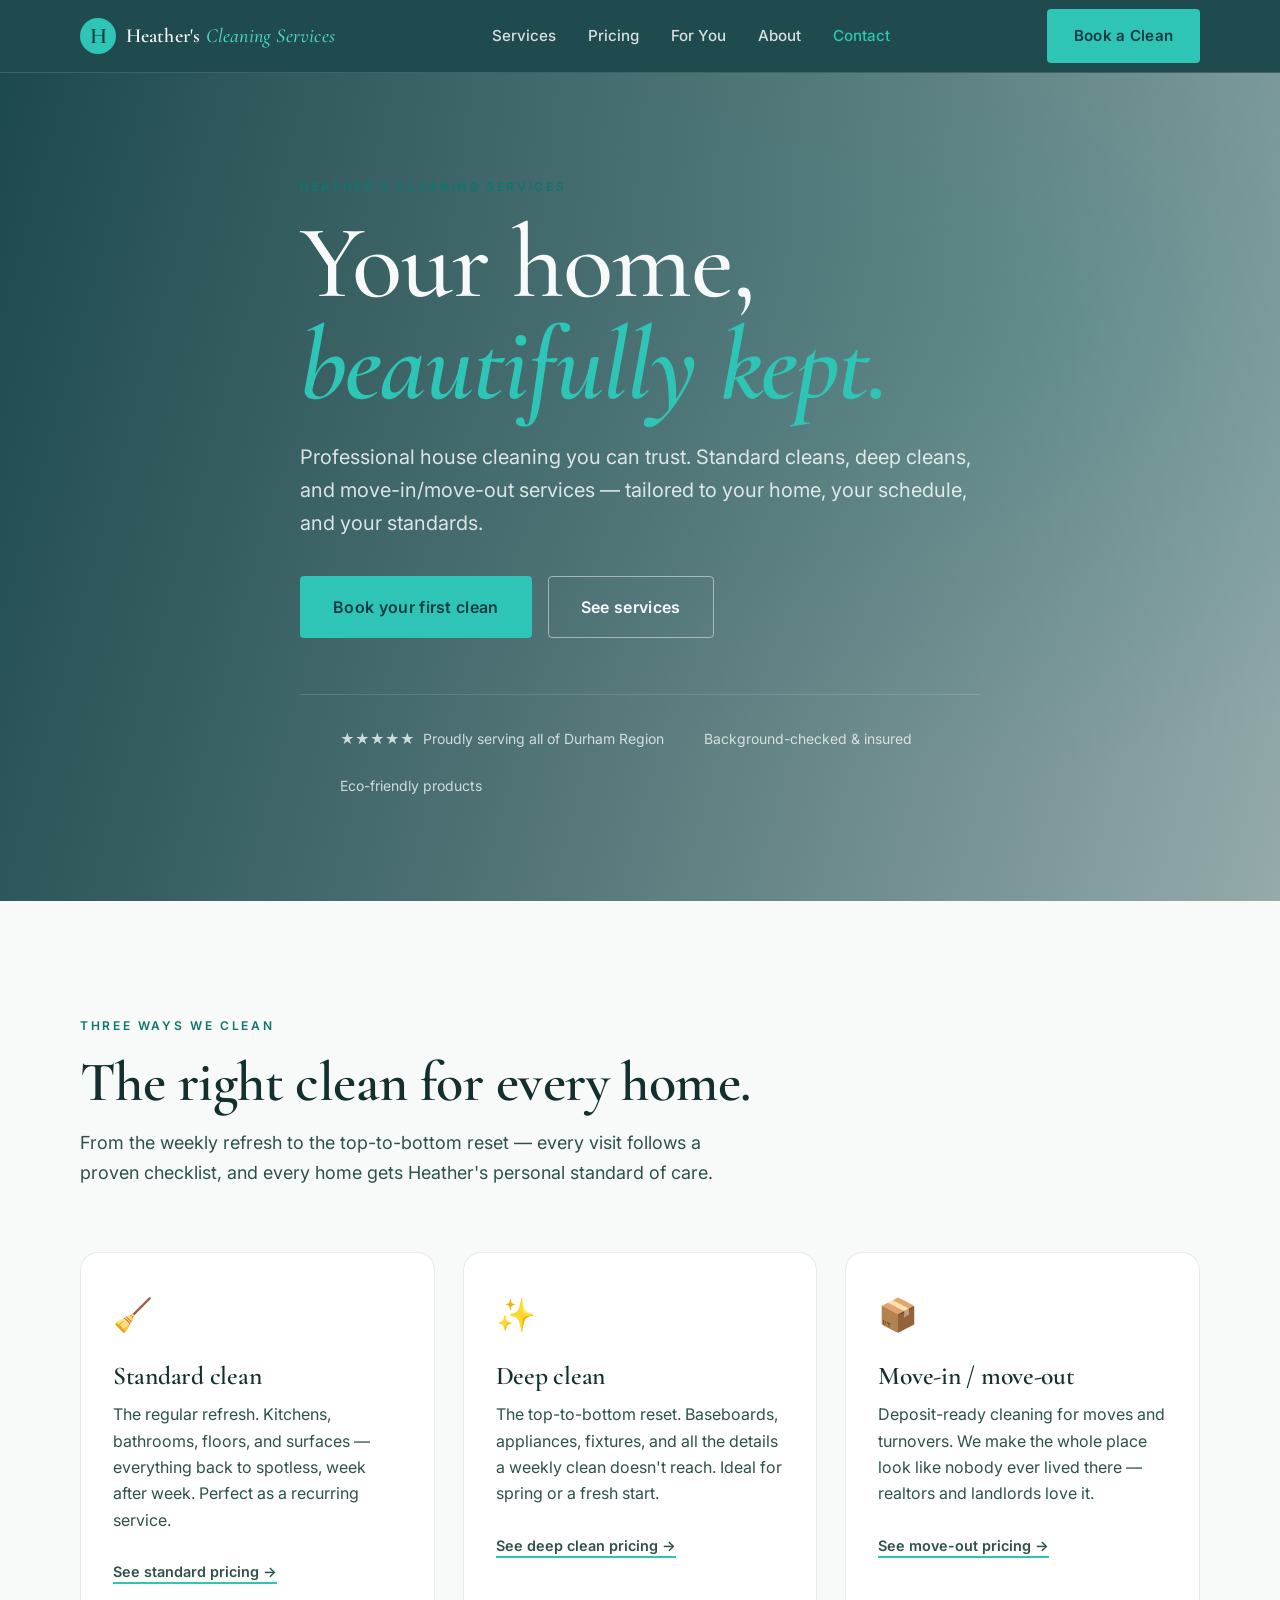
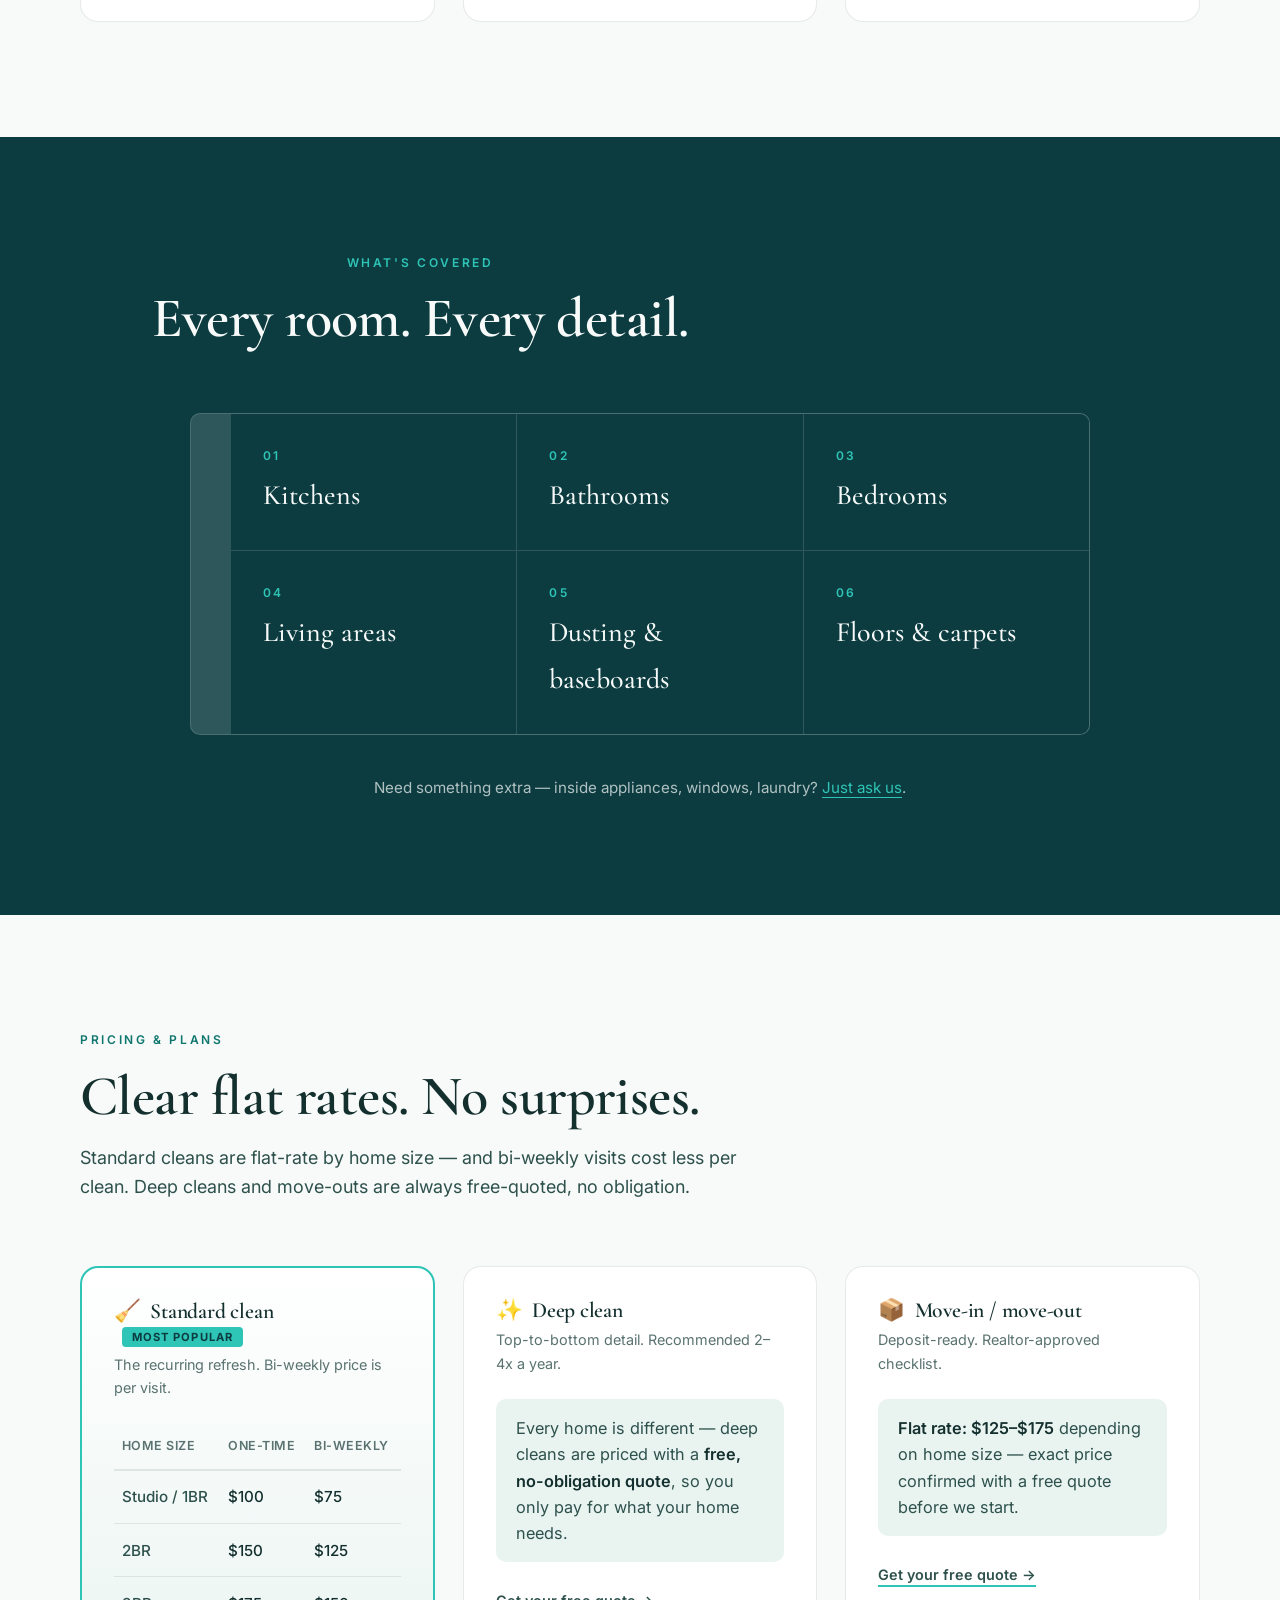
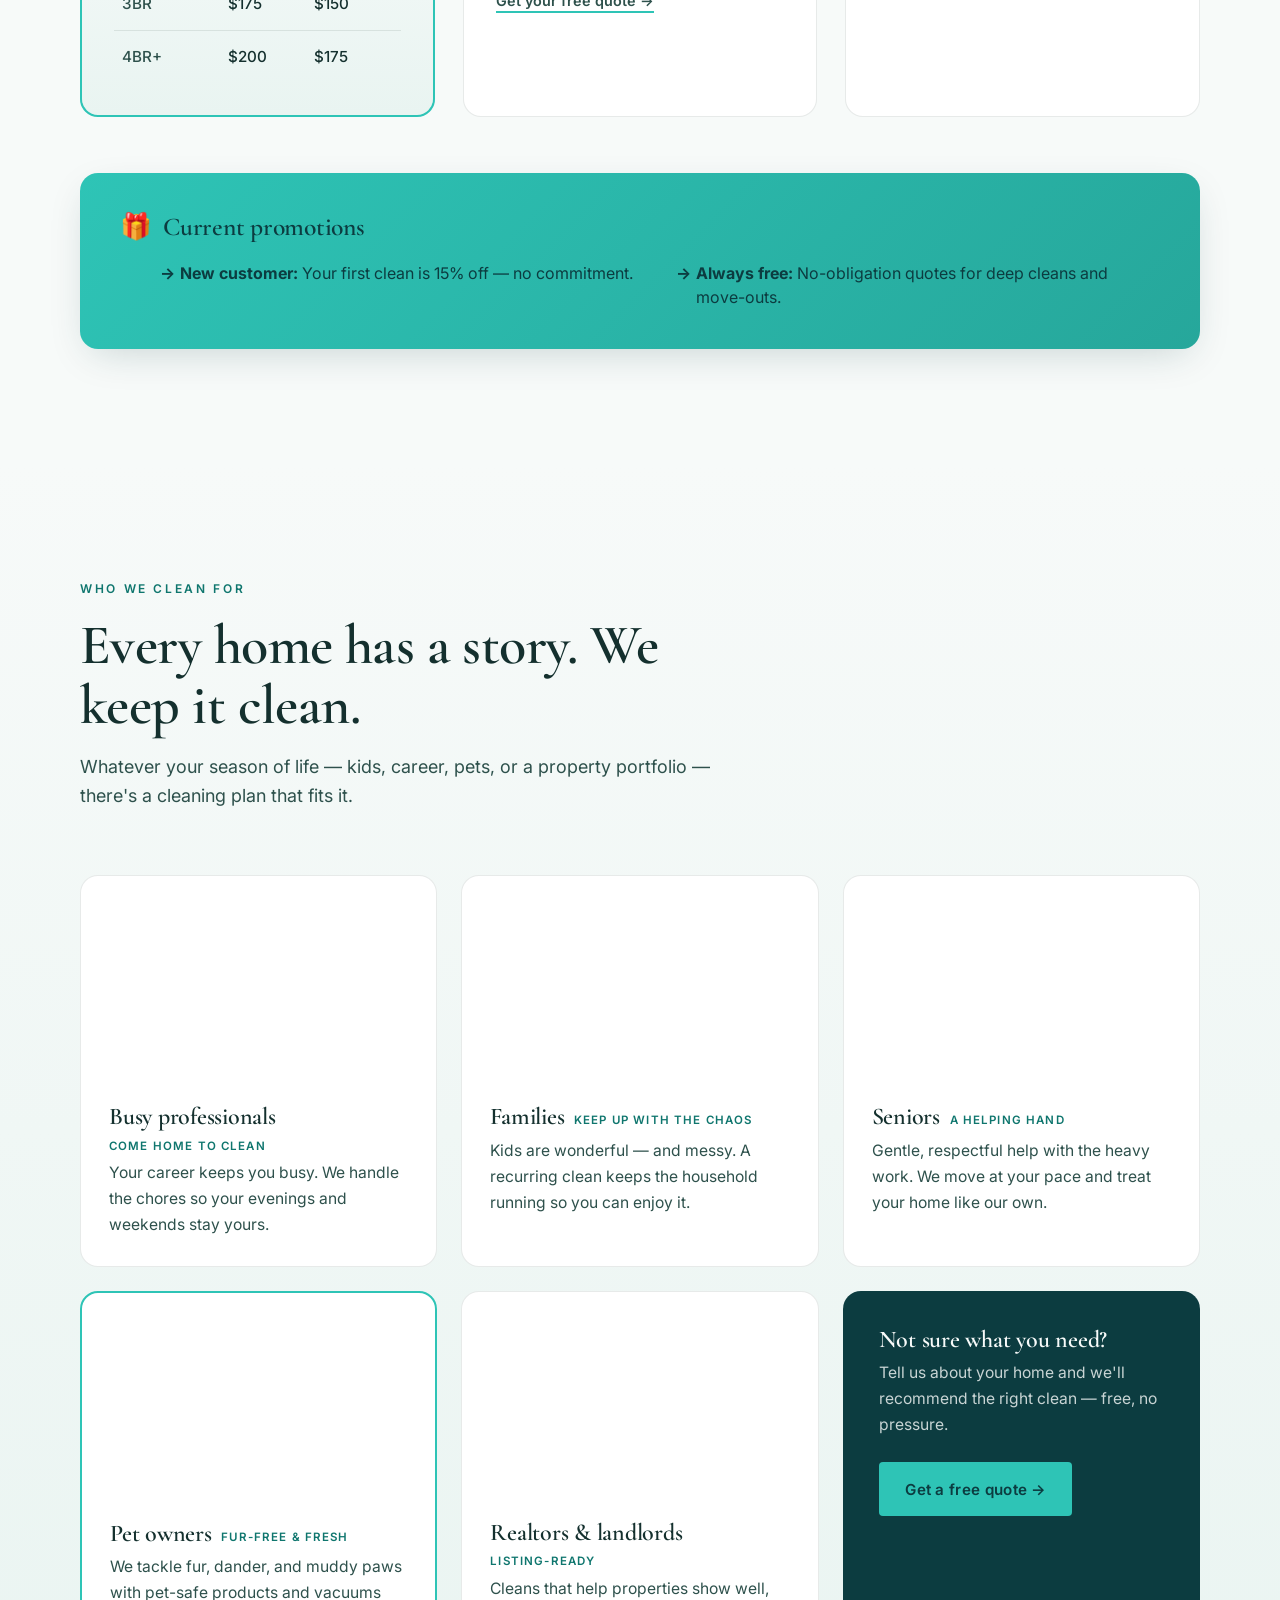
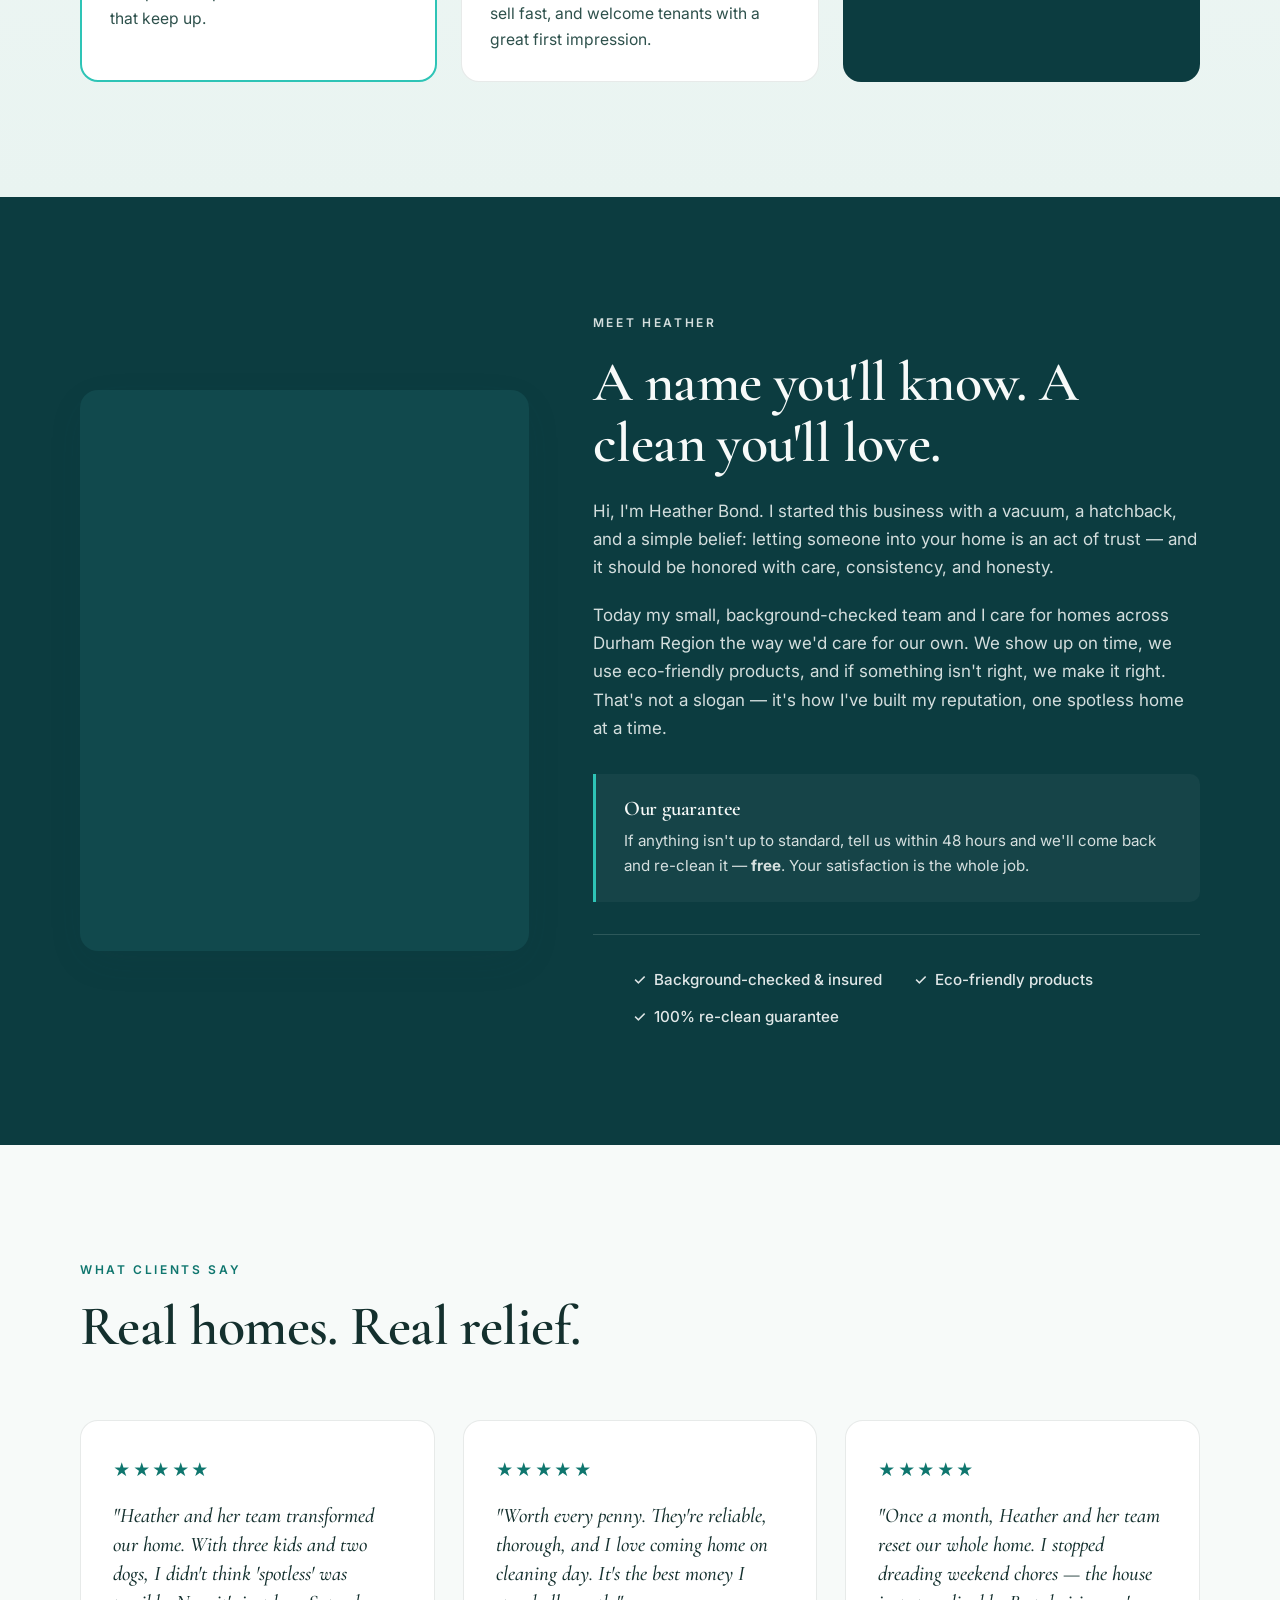
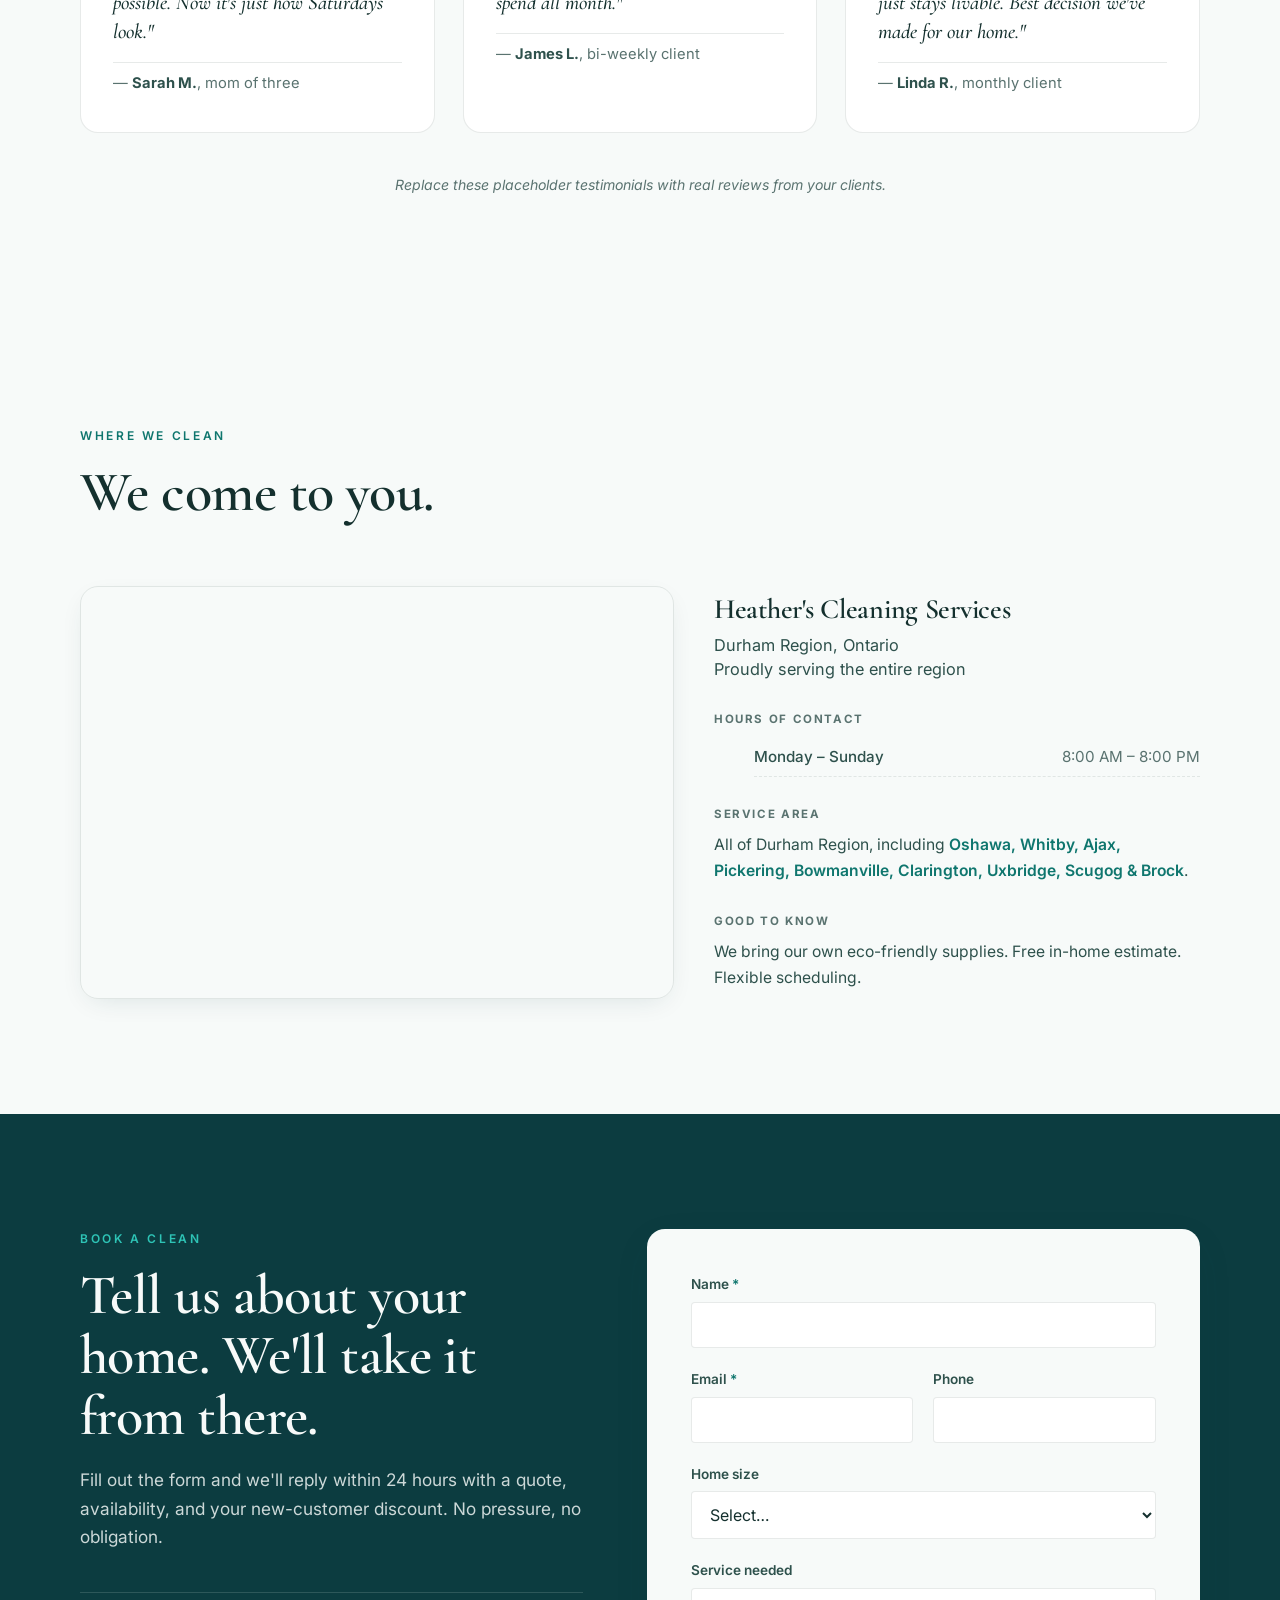
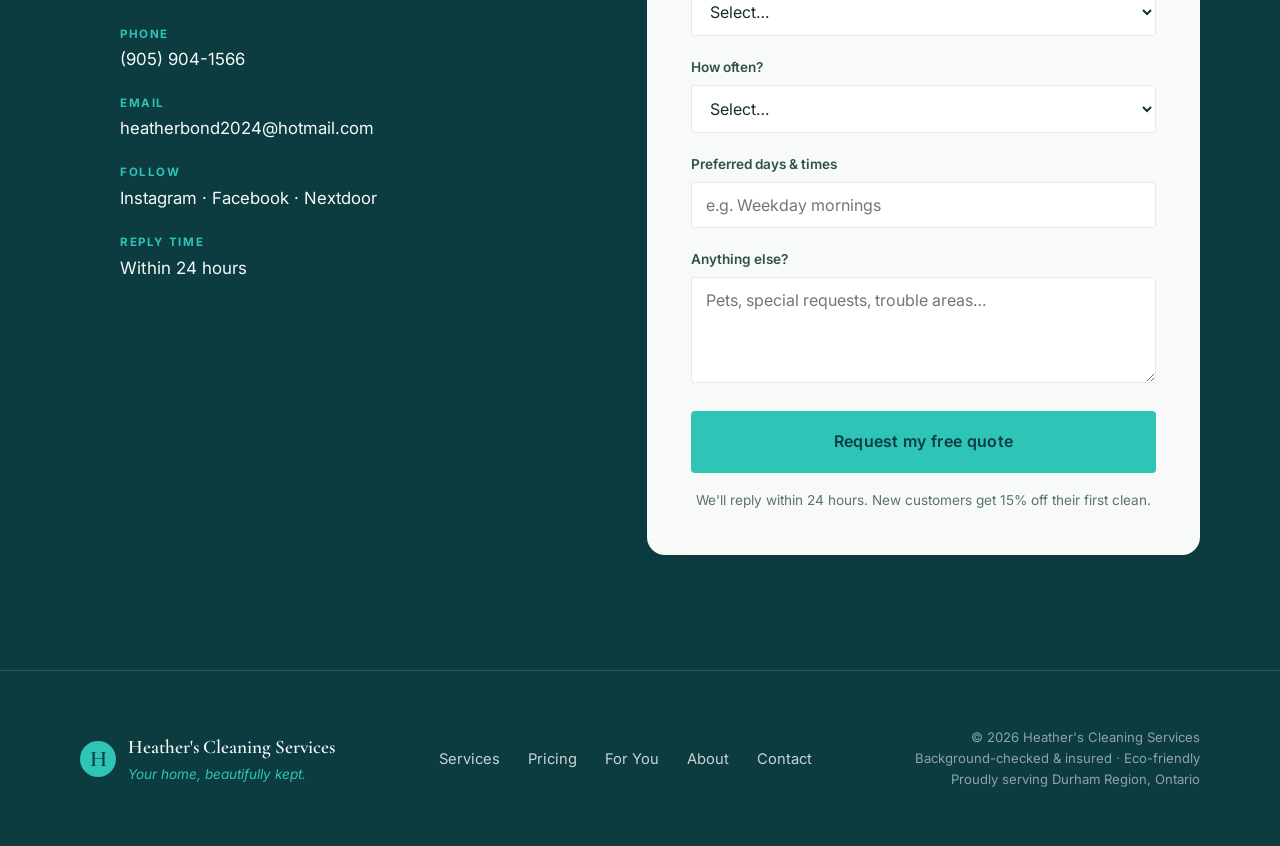
==== index.html @ 31eb4d6b "Add Resend-backed form API (Cloudflare Pages Function), honeypot spam protection, heatherscleaning.c" ====
<!DOCTYPE html>
<html lang="en">
<head>
  <meta charset="UTF-8" />
  <meta name="viewport" content="width=device-width, initial-scale=1.0" />

  <!-- ============ SEO ============ -->
  <title>Heather's Cleaning Services — Professional Home Cleaning in Durham Region, ON</title>
  <meta name="description" content="Professional house cleaning across Durham Region, Ontario. Flat-rate standard cleans, deep cleans, and move-in/move-out services — trusted, insured, and tailored to your home." />
  <meta name="theme-color" content="#0C3C40" />

  <!-- Inline emoji favicon (no extra file needed) -->
  <link rel="icon" href="data:image/svg+xml,<svg xmlns='http://www.w3.org/2000/svg' viewBox='0 0 100 100'><text y='.9em' font-size='90'>%E2%9C%A8</text></svg>" />

  <!-- Open Graph -->
  <meta property="og:type" content="website" />
  <meta property="og:title" content="Heather's Cleaning Services — Your home, beautifully kept." />
  <meta property="og:description" content="Professional house cleaning across Durham Region, Ontario. Standard, deep, and move-out cleans — tailored to your home and schedule." />
  <meta property="og:image" content="https://images.unsplash.com/photo-1586023492125-27b2c045efd7?auto=format&fit=crop&w=1200&q=80" />

  <!-- Fonts -->
  <link rel="preconnect" href="https://fonts.googleapis.com" />
  <link rel="preconnect" href="https://fonts.gstatic.com" crossorigin />
  <link href="https://fonts.googleapis.com/css2?family=Cormorant+Garamond:ital,wght@0,400;0,500;0,600;0,700;1,400&family=Inter:wght@400;500;600;700&display=swap" rel="stylesheet" />

  <link rel="stylesheet" href="styles.css" />
  <link rel="canonical" href="https://heatherscleaning.ca/" />

  <!-- Structured data: LocalBusiness -->
  <script type="application/ld+json">
  {
    "@context": "https://schema.org",
    "@type": "LocalBusiness",
    "name": "Heather's Cleaning Services",
    "description": "Professional house cleaning across Durham Region, Ontario — standard cleans, deep cleans, and move-in/move-out services for homes of every size.",
    "image": "https://images.unsplash.com/photo-1586023492125-27b2c045efd7?auto=format&fit=crop&w=1200&q=80",
    "priceRange": "$$",
    "telephone": "+1-905-904-1566",
    "email": "heatherbond2024@hotmail.com",
    "address": {
      "@type": "PostalAddress",
      "addressLocality": "Durham Region",
      "addressRegion": "ON",
      "addressCountry": "CA"
    },
    "areaServed": "Durham Region, Ontario",
    "openingHours": "Mo-Su 08:00-20:00",
    "url": "https://heatherscleaning.ca/"
  }
  </script>
</head>
<body>

  <!-- ============ NAV ============ -->
  <header class="site-header" id="top">
    <div class="container nav-inner">
      <a href="#top" class="logo">
        <span class="logo-mark">H</span>
        <span class="logo-text">Heather's <em>Cleaning Services</em></span>
      </a>

      <nav class="nav-links" id="nav-links" aria-label="Primary">
        <a href="#services">Services</a>
        <a href="#pricing">Pricing</a>
        <a href="#audiences">For You</a>
        <a href="#about">About</a>
        <a href="#contact">Contact</a>
      </nav>

      <a href="#contact" class="btn btn-primary nav-cta">Book a Clean</a>

      <button class="nav-toggle" id="nav-toggle" aria-label="Open menu" aria-expanded="false" aria-controls="nav-links">
        <span class="nav-toggle-bar"></span>
        <span class="nav-toggle-bar"></span>
        <span class="nav-toggle-bar"></span>
      </button>
    </div>
  </header>

  <main>

    <!-- ============ HERO ============ -->
    <section class="hero" id="hero">
      <!-- Image: bright, freshly cleaned living room -->
      <div class="hero-bg" role="img"
           aria-label="A bright, freshly cleaned living room with sunlight."
           style="background-image:url('https://images.unsplash.com/photo-1586023492125-27b2c045efd7?auto=format&fit=crop&w=1920&q=80');"></div>
      <div class="hero-overlay"></div>

      <div class="container hero-content">
        <p class="eyebrow">Heather's Cleaning Services</p>
        <h1 class="hero-title">Your home,<br><em>beautifully kept.</em></h1>
        <p class="hero-sub">
          Professional house cleaning you can trust. Standard cleans, deep cleans, and
          move-in/move-out services — tailored to your home, your schedule, and your standards.
        </p>
        <div class="hero-ctas">
          <a href="#contact" class="btn btn-primary btn-lg">Book your first clean</a>
          <a href="#services" class="btn btn-ghost btn-lg">See services</a>
        </div>

        <ul class="trust-strip">
          <li>★★★★★ &nbsp;Proudly serving all of Durham Region</li>
          <li>Background-checked &amp; insured</li>
          <li>Eco-friendly products</li>
        </ul>
      </div>
    </section>


    <!-- ============ THREE CLEANS ============ -->
    <section class="section section-light" id="services">
      <div class="container">
        <header class="section-head">
          <p class="eyebrow">Three ways we clean</p>
          <h2 class="section-title">The right clean for every home.</h2>
          <p class="section-lead">
            From the weekly refresh to the top-to-bottom reset — every visit follows
            a proven checklist, and every home gets Heather's personal standard of care.
          </p>
        </header>

        <div class="cards-three">
          <article class="card card-standard">
            <div class="card-icon" aria-hidden="true">🧹</div>
            <h3>Standard clean</h3>
            <p>
              The regular refresh. Kitchens, bathrooms, floors, and surfaces — everything
              back to spotless, week after week. Perfect as a recurring service.
            </p>
            <a href="#pricing" class="link-arrow">See standard pricing →</a>
          </article>

          <article class="card card-deep">
            <div class="card-icon" aria-hidden="true">✨</div>
            <h3>Deep clean</h3>
            <p>
              The top-to-bottom reset. Baseboards, appliances, fixtures, and all the
              details a weekly clean doesn't reach. Ideal for spring or a fresh start.
            </p>
            <a href="#pricing" class="link-arrow">See deep clean pricing →</a>
          </article>

          <article class="card card-move">
            <div class="card-icon" aria-hidden="true">📦</div>
            <h3>Move-in / move-out</h3>
            <p>
              Deposit-ready cleaning for moves and turnovers. We make the whole place
              look like nobody ever lived there — realtors and landlords love it.
            </p>
            <a href="#pricing" class="link-arrow">See move-out pricing →</a>
          </article>
        </div>
      </div>
    </section>


    <!-- ============ WHAT'S COVERED (dark break) ============ -->
    <section class="section section-dark section-covered" id="included">
      <div class="container">
        <header class="section-head section-head-dark">
          <p class="eyebrow eyebrow-light">What's covered</p>
          <h2 class="section-title">Every room. Every detail.</h2>
        </header>

        <ul class="covered-grid">
          <li><span class="covered-num">01</span><span class="covered-name">Kitchens</span></li>
          <li><span class="covered-num">02</span><span class="covered-name">Bathrooms</span></li>
          <li><span class="covered-num">03</span><span class="covered-name">Bedrooms</span></li>
          <li><span class="covered-num">04</span><span class="covered-name">Living areas</span></li>
          <li><span class="covered-num">05</span><span class="covered-name">Dusting &amp; baseboards</span></li>
          <li><span class="covered-num">06</span><span class="covered-name">Floors &amp; carpets</span></li>
        </ul>

        <p class="covered-footnote">Need something extra — inside appliances, windows, laundry? <a href="#contact">Just ask us</a>.</p>
      </div>
    </section>


    <!-- ============ PRICING ============ -->
    <section class="section section-light" id="pricing">
      <div class="container">
        <header class="section-head">
          <p class="eyebrow">Pricing &amp; plans</p>
          <h2 class="section-title">Clear flat rates. No surprises.</h2>
          <p class="section-lead">
            Standard cleans are flat-rate by home size — and bi-weekly visits cost less
            per clean. Deep cleans and move-outs are always free-quoted, no obligation.
          </p>
        </header>

        <!-- Pricing tables -->
        <div class="pricing-blocks">

          <!-- Standard -->
          <div class="pricing-block pricing-block-feature">
            <h3 class="pricing-block-title">🧹 &nbsp;Standard clean <span class="badge-best">Most popular</span></h3>
            <p class="pricing-block-sub">The recurring refresh. Bi-weekly price is per visit.</p>
            <div class="table-scroll"><table class="price-table">
              <thead>
                <tr>
                  <th>Home size</th>
                  <th>One-time</th>
                  <th>Bi-weekly</th>
                </tr>
              </thead>
              <tbody>
                <tr>
                  <td>Studio / 1BR</td>
                  <td>$100</td>
                  <td>$75</td>
                </tr>
                <tr>
                  <td>2BR</td>
                  <td>$150</td>
                  <td>$125</td>
                </tr>
                <tr>
                  <td>3BR</td>
                  <td>$175</td>
                  <td>$150</td>
                </tr>
                <tr>
                  <td>4BR+</td>
                  <td>$200</td>
                  <td>$175</td>
                </tr>
              </tbody>
            </table></div>
          </div>

          <!-- Deep -->
          <div class="pricing-block">
            <h3 class="pricing-block-title">✨ &nbsp;Deep clean</h3>
            <p class="pricing-block-sub">Top-to-bottom detail. Recommended 2–4x a year.</p>
            <p class="quote-note">
              Every home is different — deep cleans are priced with a <strong>free,
              no-obligation quote</strong>, so you only pay for what your home needs.
            </p>
            <a href="#contact" class="link-arrow">Get your free quote →</a>
          </div>

          <!-- Move-in/out -->
          <div class="pricing-block">
            <h3 class="pricing-block-title">📦 &nbsp;Move-in / move-out</h3>
            <p class="pricing-block-sub">Deposit-ready. Realtor-approved checklist.</p>
            <p class="quote-note">
              <strong>Flat rate: $125–$175</strong> depending on home size — exact price
              confirmed with a free quote before we start.
            </p>
            <a href="#contact" class="link-arrow">Get your free quote →</a>
          </div>

        </div>

        <!-- Promotions -->
        <aside class="promo-panel">
          <h3 class="promo-title">🎁 &nbsp;Current promotions</h3>
          <ul class="promo-list">
            <li><strong>New customer:</strong> Your first clean is 15% off — no commitment.</li>
            <li><strong>Always free:</strong> No-obligation quotes for deep cleans and move-outs.</li>
          </ul>
        </aside>
      </div>
    </section>


    <!-- ============ AUDIENCES ============ -->
    <section class="section section-light section-audiences" id="audiences">
      <div class="container">
        <header class="section-head">
          <p class="eyebrow">Who we clean for</p>
          <h2 class="section-title">Every home has a story. We keep it clean.</h2>
          <p class="section-lead">
            Whatever your season of life — kids, career, pets, or a property portfolio —
            there's a cleaning plan that fits it.
          </p>
        </header>

        <div class="audience-grid">

          <article class="audience-card">
            <div class="audience-photo" role="img" aria-label="A tidy home office space."
                 style="background-image:url('https://images.unsplash.com/photo-1497366216548-37526070297c?auto=format&fit=crop&w=600&q=80');"></div>
            <div class="audience-body">
              <h3>Busy professionals <span class="age-range">Come home to clean</span></h3>
              <p>Your career keeps you busy. We handle the chores so your evenings and weekends stay yours.</p>
            </div>
          </article>

          <article class="audience-card">
            <div class="audience-photo" role="img" aria-label="A cozy family living room."
                 style="background-image:url('https://images.unsplash.com/photo-1512918728675-ed5a9ecdebfd?auto=format&fit=crop&w=600&q=80');"></div>
            <div class="audience-body">
              <h3>Families <span class="age-range">Keep up with the chaos</span></h3>
              <p>Kids are wonderful — and messy. A recurring clean keeps the household running so you can enjoy it.</p>
            </div>
          </article>

          <article class="audience-card">
            <div class="audience-photo" role="img" aria-label="A bright, peaceful bedroom."
                 style="background-image:url('https://images.unsplash.com/photo-1505693416388-ac5ce068fe85?auto=format&fit=crop&w=600&q=80');"></div>
            <div class="audience-body">
              <h3>Seniors <span class="age-range">A helping hand</span></h3>
              <p>Gentle, respectful help with the heavy work. We move at your pace and treat your home like our own.</p>
            </div>
          </article>

          <article class="audience-card audience-card-feature">
            <div class="audience-photo" role="img" aria-label="Happy dogs in a clean home."
                 style="background-image:url('https://images.unsplash.com/photo-1548199973-03cce0bbc87b?auto=format&fit=crop&w=600&q=80');"></div>
            <div class="audience-body">
              <h3>Pet owners <span class="age-range">Fur-free &amp; fresh</span></h3>
              <p>We tackle fur, dander, and muddy paws with pet-safe products and vacuums that keep up.</p>
            </div>
          </article>

          <article class="audience-card">
            <div class="audience-photo" role="img" aria-label="A home ready for sale."
                 style="background-image:url('https://images.unsplash.com/photo-1560518883-ce09059eeffa?auto=format&fit=crop&w=600&q=80');"></div>
            <div class="audience-body">
              <h3>Realtors &amp; landlords <span class="age-range">Listing-ready</span></h3>
              <p>Cleans that help properties show well, sell fast, and welcome tenants with a great first impression.</p>
            </div>
          </article>

          <article class="audience-card audience-card-cta">
            <div class="audience-body">
              <h3>Not sure what you need?</h3>
              <p>Tell us about your home and we'll recommend the right clean — free, no pressure.</p>
              <a href="#contact" class="btn btn-primary">Get a free quote →</a>
            </div>
          </article>

        </div>
      </div>
    </section>


    <!-- ============ ABOUT (dark) ============ -->
    <section class="section section-dark" id="about">
      <div class="container about-grid">
        <div class="about-photo" role="img"
             aria-label="Heather Bond, owner of Heather's Cleaning Services, smiling in a bright kitchen."
             style="background-image:url('images/heather.jpg');"></div>
        <div class="about-text">
          <p class="eyebrow eyebrow-light">Meet Heather</p>
          <h2 class="section-title section-title-light">A name you'll know. A clean you'll love.</h2>

          <p>
            Hi, I'm Heather Bond. I started this business with a vacuum, a hatchback,
            and a simple belief: letting someone into your home is an act of trust —
            and it should be honored with care, consistency, and honesty.
          </p>
          <p>
            Today my small, background-checked team and I care for homes across
            Durham Region the way we'd care for our own. We show up on time, we use
            eco-friendly products, and if something isn't right, we make it right.
            That's not a slogan — it's how I've built my reputation, one spotless
            home at a time.
          </p>

          <div class="instructor-bio">
            <!-- Replace with Heather's real details -->
            <h3>Our guarantee</h3>
            <p class="bio-placeholder">
              If anything isn't up to standard, tell us within 48 hours and we'll come back
              and re-clean it — <strong>free</strong>. Your satisfaction is the whole job.
            </p>
          </div>

          <ul class="trust-points">
            <li>✓ &nbsp;Background-checked &amp; insured</li>
            <li>✓ &nbsp;Eco-friendly products</li>
            <li>✓ &nbsp;100% re-clean guarantee</li>
          </ul>
        </div>
      </div>
    </section>


    <!-- ============ TESTIMONIALS ============ -->
    <section class="section section-light" id="testimonials">
      <div class="container">
        <header class="section-head">
          <p class="eyebrow">What clients say</p>
          <h2 class="section-title">Real homes. Real relief.</h2>
        </header>

        <div class="testimonials-grid">
          <figure class="testimonial">
            <div class="stars" aria-label="Rated 5 out of 5 stars">★★★★★</div>
            <blockquote>
              "Heather and her team transformed our home. With three kids and two dogs,
              I didn't think 'spotless' was possible. Now it's just how Saturdays look."
            </blockquote>
            <figcaption>— <strong>Sarah M.</strong>, mom of three</figcaption>
          </figure>

          <figure class="testimonial">
            <div class="stars" aria-label="Rated 5 out of 5 stars">★★★★★</div>
            <blockquote>
              "Worth every penny. They're reliable, thorough, and I love coming home on
              cleaning day. It's the best money I spend all month."
            </blockquote>
            <figcaption>— <strong>James L.</strong>, bi-weekly client</figcaption>
          </figure>

          <figure class="testimonial">
            <div class="stars" aria-label="Rated 5 out of 5 stars">★★★★★</div>
            <blockquote>
              "Once a month, Heather and her team reset our whole home. I stopped
              dreading weekend chores — the house just stays livable. Best decision
              we've made for our home."
            </blockquote>
            <figcaption>— <strong>Linda R.</strong>, monthly client</figcaption>
          </figure>
        </div>

        <p class="testimonials-note">
          <em>Replace these placeholder testimonials with real reviews from your clients.</em>
        </p>
      </div>
    </section>


    <!-- ============ LOCATION ============ -->
    <section class="section section-light" id="location">
      <div class="container">
        <header class="section-head">
          <p class="eyebrow">Where we clean</p>
          <h2 class="section-title">We come to you.</h2>
        </header>

        <div class="location-grid">
          <!-- Replace this embed URL with your actual service-area Google Map -->
          <div class="map-embed">
            <iframe
              title="Heather's Cleaning Services service area map"
              src="https://www.google.com/maps?q=Durham+Region,+Ontario&output=embed"
              width="100%" height="100%"
              style="border:0;"
              loading="lazy"
              allowfullscreen
              referrerpolicy="no-referrer-when-downgrade"></iframe>
          </div>

          <div class="location-info">
            <h3>Heather's Cleaning Services</h3>
            <p class="address">Durham Region, Ontario<br>Proudly serving the entire region</p>

            <h4>Hours of contact</h4>
            <ul class="hours">
              <li><span>Monday – Sunday</span><span>8:00 AM – 8:00 PM</span></li>
            </ul>

            <h4>Service area</h4>
            <p>
              All of Durham Region, including
              <em>Oshawa, Whitby, Ajax, Pickering, Bowmanville, Clarington, Uxbridge, Scugog &amp; Brock</em>.
            </p>

            <h4>Good to know</h4>
            <p>We bring our own eco-friendly supplies. Free in-home estimate. Flexible scheduling.</p>
          </div>
        </div>
      </div>
    </section>


    <!-- ============ CONTACT (dark) ============ -->
    <section class="section section-dark" id="contact">
      <div class="container contact-grid">

        <div class="contact-intro">
          <p class="eyebrow eyebrow-light">Book a clean</p>
          <h2 class="section-title section-title-light">Tell us about your home. We'll take it from there.</h2>
          <p class="contact-lead">
            Fill out the form and we'll reply within 24 hours with a quote, availability,
            and your new-customer discount. No pressure, no obligation.
          </p>

          <ul class="contact-details">
            <li>
              <span class="contact-label">Phone</span>
              <a href="tel:+19059041566">(905) 904-1566</a>
            </li>
            <li>
              <span class="contact-label">Email</span>
              <a href="mailto:heatherbond2024@hotmail.com">heatherbond2024@hotmail.com</a>
            </li>
            <li>
              <span class="contact-label">Follow</span>
              <span class="socials">
                <a href="#" aria-label="Instagram">Instagram</a> ·
                <a href="#" aria-label="Facebook">Facebook</a> ·
                <a href="#" aria-label="Nextdoor">Nextdoor</a>
              </span>
            </li>
            <li>
              <span class="contact-label">Reply time</span>
              <span>Within 24 hours</span>
            </li>
          </ul>
        </div>

        <form class="contact-form" id="booking-form" novalidate>
          <div class="form-row">
            <label for="name">Name <span class="req">*</span></label>
            <input type="text" id="name" name="name" required autocomplete="name" />
          </div>

          <div class="form-row form-row-two">
            <div>
              <label for="email">Email <span class="req">*</span></label>
              <input type="email" id="email" name="email" required autocomplete="email" />
            </div>
            <div>
              <label for="phone">Phone</label>
              <input type="tel" id="phone" name="phone" autocomplete="tel" />
            </div>
          </div>

          <div class="form-row">
            <label for="home_size">Home size</label>
            <select id="home_size" name="home_size">
              <option value="">Select…</option>
              <option>Studio / 1BR</option>
              <option>2BR</option>
              <option>3BR</option>
              <option>4BR+</option>
              <option>Not sure</option>
            </select>
          </div>

          <div class="form-row">
            <label for="service">Service needed</label>
            <select id="service" name="service">
              <option value="">Select…</option>
              <option>Standard clean</option>
              <option>Deep clean</option>
              <option>Move-in / move-out</option>
              <option>Not sure yet</option>
            </select>
          </div>

          <div class="form-row">
            <label for="frequency">How often?</label>
            <select id="frequency" name="frequency">
              <option value="">Select…</option>
              <option>One-time</option>
              <option>Weekly</option>
              <option>Bi-weekly</option>
              <option>Monthly</option>
              <option>Not sure yet</option>
            </select>
          </div>

          <div class="form-row">
            <label for="when">Preferred days &amp; times</label>
            <input type="text" id="when" name="when" placeholder="e.g. Weekday mornings" />
          </div>

          <div class="form-row">
            <label for="message">Anything else?</label>
            <textarea id="message" name="message" rows="4" placeholder="Pets, special requests, trouble areas…"></textarea>
          </div>

          <!-- Honeypot: hidden field that spam bots fill; humans never see it -->
          <input type="text" id="website" name="website" class="hp-field" tabindex="-1"
                 autocomplete="off" aria-hidden="true" />

          <button type="submit" class="btn btn-primary btn-lg btn-block">Request my free quote</button>
          <p class="form-foot">We'll reply within 24 hours. New customers get 15% off their first clean.</p>
        </form>

      </div>
    </section>

  </main>


  <!-- ============ FOOTER ============ -->
  <footer class="site-footer">
    <div class="container footer-inner">
      <div class="footer-brand">
        <span class="logo-mark">H</span>
        <div>
          <p class="footer-name">Heather's Cleaning Services</p>
          <p class="footer-tag">Your home, beautifully kept.</p>
        </div>
      </div>

      <nav class="footer-nav" aria-label="Footer">
        <a href="#services">Services</a>
        <a href="#pricing">Pricing</a>
        <a href="#audiences">For You</a>
        <a href="#about">About</a>
        <a href="#contact">Contact</a>
      </nav>

      <div class="footer-meta">
        <p>© 2026 Heather's Cleaning Services</p>
        <p>Background-checked &amp; insured · Eco-friendly</p>
        <p>Proudly serving Durham Region, Ontario</p>
      </div>
    </div>
  </footer>

  <script src="script.js"></script>
</body>
</html>
---- styles.css ----
/* ============================================================
   Heather's Cleaning Services — Fresh Tide Design System
   ------------------------------------------------------------
   Signature: the dark/light rhythm reads as "deep clean →
   sparkling result" — deep petrol-teal sections alternating
   with crisp white, unified by a sparkle-aqua accent.
   ============================================================ */

/* ---------- Design Tokens ---------- */
:root {
  /* Core palette */
  --teal:       #0C3C40;   /* Deep Teal — hero/footer/dark sections */
  --white:      #F7FAF9;   /* Crisp White — main content background */
  --aqua:       #2EC4B6;   /* Sparkle Aqua — CTAs, highlights */
  --sea:        #2E514C;   /* Sea Slate — secondary text/buttons */

  /* Neutrals */
  --gray:       #5A7370;   /* borders, muted text (WCAG AA on white) */
  --ink:        #14302E;   /* body text on white */
  --mint:       #E9F4F1;   /* subtle section backgrounds */
  --line-dark:  rgba(247, 250, 249, 0.14);
  --line-light: rgba(20, 48, 46, 0.10);

  /* Type */
  --font-display: "Cormorant Garamond", Georgia, "Times New Roman", serif;
  --font-body:    "Inter", -apple-system, BlinkMacSystemFont, "Segoe UI", sans-serif;

  /* Spacing scale */
  --space-section: clamp(4.5rem, 9vw, 8rem);
  --container:     1200px;

  /* Radii */
  --r-sm: 4px;
  --r-md: 10px;
  --r-lg: 18px;

  /* Shadows */
  --shadow-soft: 0 12px 40px -12px rgba(12, 60, 64, 0.22);
  --shadow-card: 0 8px 28px -10px rgba(12, 60, 64, 0.14);
}

/* ---------- Reset ---------- */
*, *::before, *::after { box-sizing: border-box; }
* { margin: 0; }

html {
  scroll-behavior: smooth;
  scroll-padding-top: 80px; /* offset sticky header */
  -webkit-text-size-adjust: 100%;
}

body {
  font-family: var(--font-body);
  font-size: 1.0625rem;
  line-height: 1.65;
  color: var(--ink);
  background: var(--white);
  -webkit-font-smoothing: antialiased;
  text-rendering: optimizeLegibility;
}

img { max-width: 100%; display: block; }
a { color: inherit; text-decoration: none; }
button { font: inherit; cursor: pointer; border: none; background: none; }

::selection { background: var(--aqua); color: var(--teal); }

/* ---------- Layout ---------- */
.container {
  width: 100%;
  max-width: var(--container);
  margin-inline: auto;
  padding-inline: clamp(1.25rem, 4vw, 2.5rem);
}

.section { padding-block: var(--space-section); }
.section-light { background: var(--white); color: var(--ink); }
.section-dark  { background: var(--teal); color: var(--white); }

/* ---------- Typography ---------- */
h1, h2, h3 {
  font-family: var(--font-display);
  font-weight: 600;
  line-height: 1.08;
  letter-spacing: -0.01em;
}

.eyebrow {
  font-family: var(--font-body);
  font-size: 0.75rem;
  font-weight: 600;
  letter-spacing: 0.22em;
  text-transform: uppercase;
  color: #0F766E; /* aqua darkened for contrast on white */
  margin-bottom: 1rem;
}
.eyebrow-light { color: var(--aqua); }

em { font-style: italic; }

/* ---------- Section heads ---------- */
.section-head { max-width: 680px; margin-bottom: clamp(2.5rem, 5vw, 4rem); }
.section-head-dark .section-title,
.section-head-dark .section-lead { color: var(--white); }

.section-title {
  font-size: clamp(2.1rem, 5vw, 3.5rem);
  margin-bottom: 1rem;
}
.section-title-light { color: var(--white); }

.section-lead {
  font-size: 1.125rem;
  color: var(--sea);
  max-width: 38em;
}
.section-dark .section-lead { color: rgba(247, 250, 249, 0.78); }

/* ---------- Buttons ---------- */
.btn {
  display: inline-flex;
  align-items: center;
  justify-content: center;
  gap: 0.5rem;
  font-family: var(--font-body);
  font-weight: 600;
  font-size: 0.95rem;
  letter-spacing: 0.02em;
  padding: 0.85rem 1.6rem;
  border-radius: var(--r-sm);
  border: 1.5px solid transparent;
  transition: transform 0.15s ease, background-color 0.2s ease, color 0.2s ease, border-color 0.2s ease;
  text-align: center;
}
.btn-primary {
  background: var(--aqua);
  color: var(--teal);
}
.btn-primary:hover { background: #26a79b; transform: translateY(-1px); }
.btn-ghost {
  background: transparent;
  color: var(--white);
  border-color: rgba(247, 250, 249, 0.5);
}
.btn-ghost:hover { border-color: var(--aqua); color: var(--aqua); }
.btn-lg { padding: 1.05rem 2rem; font-size: 1rem; }
.btn-block { width: 100%; }

:focus-visible {
  outline: 3px solid var(--aqua);
  outline-offset: 3px;
  border-radius: var(--r-sm);
}

/* ============================================================
   HEADER / NAV
   ============================================================ */
.site-header {
  position: sticky;
  top: 0;
  z-index: 100;
  background: rgba(12, 60, 64, 0.92);
  backdrop-filter: blur(10px);
  -webkit-backdrop-filter: blur(10px);
  border-bottom: 1px solid var(--line-dark);
}
.nav-inner {
  display: flex;
  align-items: center;
  gap: 1.5rem;
  height: 72px;
}

.logo {
  display: inline-flex;
  align-items: center;
  gap: 0.6rem;
  color: var(--white);
}
.logo-mark {
  display: inline-grid;
  place-items: center;
  width: 36px; height: 36px;
  font-family: var(--font-display);
  font-size: 1.4rem;
  font-weight: 600;
  color: var(--teal);
  background: var(--aqua);
  border-radius: 50%;
}
.logo-text {
  font-family: var(--font-display);
  font-size: 1.25rem;
  font-weight: 600;
  letter-spacing: 0.01em;
}
.logo-text em { color: #4FD1C5; font-weight: 500; } /* lighter aqua: 5.2:1 on the translucent header, passes WCAG AA */

.nav-links {
  display: flex;
  gap: 2rem;
  margin-inline: auto 0;
}
.nav-links a {
  font-size: 0.95rem;
  font-weight: 500;
  color: rgba(247, 250, 249, 0.85);
  position: relative;
  padding-block: 0.3rem;
  transition: color 0.2s ease;
}
.nav-links a::after {
  content: "";
  position: absolute;
  left: 0; bottom: 0;
  width: 0; height: 2px;
  background: var(--aqua);
  transition: width 0.25s ease;
}
.nav-links a:hover { color: var(--white); }
.nav-links a:hover::after { width: 100%; }

.nav-cta { margin-left: auto; }

.nav-toggle {
  display: none;
  flex-direction: column;
  gap: 5px;
  padding: 8px;
  margin-left: auto;
}
.nav-toggle-bar {
  width: 24px; height: 2px;
  background: var(--white);
  transition: transform 0.25s ease, opacity 0.2s ease;
}
.nav-toggle[aria-expanded="true"] .nav-toggle-bar:nth-child(1) {
  transform: translateY(7px) rotate(45deg);
}
.nav-toggle[aria-expanded="true"] .nav-toggle-bar:nth-child(2) { opacity: 0; }
.nav-toggle[aria-expanded="true"] .nav-toggle-bar:nth-child(3) {
  transform: translateY(-7px) rotate(-45deg);
}

/* ============================================================
   HERO
   ============================================================ */
.hero {
  position: relative;
  min-height: 92vh;
  display: flex;
  align-items: center;
  color: var(--white);
  overflow: hidden;
  padding-block: 6rem;
}
.hero-bg {
  position: absolute;
  inset: 0;
  background-size: cover;
  background-position: center;
  transform: scale(1.02);
}
.hero-overlay {
  position: absolute;
  inset: 0;
  background:
    linear-gradient(105deg, rgba(12,60,64,0.93) 0%, rgba(12,60,64,0.72) 45%, rgba(12,60,64,0.42) 100%),
    radial-gradient(ellipse at 75% 30%, rgba(46, 196, 182, 0.20), transparent 55%);
}
.hero-content {
  position: relative;
  z-index: 2;
  max-width: 760px;
}
.hero-title {
  font-size: clamp(3.2rem, 9vw, 6.5rem);
  font-weight: 500;
  line-height: 0.98;
  margin-bottom: 1.5rem;
}
.hero-title em {
  color: var(--aqua);
  font-weight: 600;
}
.hero-sub {
  font-size: clamp(1.05rem, 1.6vw, 1.25rem);
  color: rgba(247, 250, 249, 0.85);
  max-width: 36em;
  margin-bottom: 2.25rem;
}
.hero-ctas {
  display: flex;
  flex-wrap: wrap;
  gap: 1rem;
  margin-bottom: 3.5rem;
}
.trust-strip {
  list-style: none;
  display: flex;
  flex-wrap: wrap;
  gap: 1.5rem 2.5rem;
  font-size: 0.875rem;
  color: rgba(247, 250, 249, 0.78);
  padding-top: 2rem;
  border-top: 1px solid var(--line-dark);
}

/* ============================================================
   THREE CLEANS — cards
   ============================================================ */
.cards-three {
  display: grid;
  grid-template-columns: repeat(3, 1fr);
  gap: 1.75rem;
}
.card {
  background: #fff;
  border: 1px solid var(--line-light);
  border-radius: var(--r-lg);
  padding: 2.25rem 2rem;
  transition: transform 0.2s ease, box-shadow 0.2s ease, border-color 0.2s ease;
}
.card:hover {
  transform: translateY(-4px);
  box-shadow: var(--shadow-card);
  border-color: rgba(46, 196, 182, 0.45);
}
.card-icon {
  font-size: 2rem;
  margin-bottom: 1.25rem;
  display: inline-block;
}
.card h3 {
  font-size: 1.6rem;
  margin-bottom: 0.75rem;
  color: var(--ink);
}
.card p {
  color: var(--sea);
  margin-bottom: 1.5rem;
  font-size: 1rem;
}
.link-arrow {
  font-weight: 600;
  font-size: 0.9rem;
  color: var(--sea);
  border-bottom: 2px solid var(--aqua);
  padding-bottom: 2px;
  transition: color 0.2s ease;
}
.link-arrow:hover { color: #0F766E; }

/* ============================================================
   WHAT'S COVERED — dark break
   ============================================================ */
.section-covered { text-align: center; }
.covered-grid {
  list-style: none;
  display: grid;
  grid-template-columns: repeat(3, 1fr);
  gap: 1px;
  background: var(--line-dark);
  border: 1px solid var(--line-dark);
  border-radius: var(--r-md);
  overflow: hidden;
  max-width: 900px;
  margin: 0 auto 2.5rem;
}
.covered-grid li {
  display: flex;
  flex-direction: column;
  align-items: flex-start;
  gap: 0.4rem;
  padding: 2rem 2rem;
  background: var(--teal);
  text-align: left;
  transition: background 0.2s ease;
}
.covered-grid li:hover { background: #11494d; }
.covered-num {
  font-family: var(--font-body);
  font-size: 0.75rem;
  letter-spacing: 0.2em;
  color: var(--aqua);
  font-weight: 600;
}
.covered-name {
  font-family: var(--font-display);
  font-size: 1.75rem;
  font-weight: 500;
  color: var(--white);
}
.covered-footnote {
  color: rgba(247, 250, 249, 0.7);
  font-size: 0.95rem;
}
.covered-footnote a {
  color: var(--aqua);
  border-bottom: 1px solid var(--aqua);
}

/* ============================================================
   PRICING
   ============================================================ */
.pricing-blocks {
  display: grid;
  grid-template-columns: repeat(3, 1fr);
  gap: 1.75rem;
  margin-bottom: 3.5rem;
}
.pricing-block {
  background: #fff;
  border: 1px solid var(--line-light);
  border-radius: var(--r-lg);
  padding: 2rem;
  min-width: 0; /* let the grid item shrink so .table-scroll scrolls internally, not the page */
}
.pricing-block-feature {
  border: 2px solid var(--aqua);
  background: linear-gradient(180deg, #fff 0%, var(--mint) 100%);
  position: relative;
}
.pricing-block-title {
  font-size: 1.35rem;
  margin-bottom: 0.35rem;
  color: var(--ink);
}
.pricing-block-sub {
  font-size: 0.9rem;
  color: var(--gray);
  margin-bottom: 1.5rem;
}
.badge-best {
  display: inline-block;
  font-family: var(--font-body);
  font-size: 0.7rem;
  font-weight: 700;
  letter-spacing: 0.1em;
  text-transform: uppercase;
  color: var(--teal);
  background: var(--aqua);
  padding: 0.25rem 0.6rem;
  border-radius: var(--r-sm);
  vertical-align: middle;
  margin-left: 0.5rem;
}

/* Horizontal scroll container: tables wider than their card scroll
   inside it instead of pushing the whole page sideways on mobile. */
.table-scroll {
  overflow-x: auto;
  -webkit-overflow-scrolling: touch;
}

.price-table {
  width: 100%;
  border-collapse: collapse;
  font-size: 0.95rem;
}
.price-table th {
  text-align: left;
  font-family: var(--font-body);
  font-weight: 600;
  font-size: 0.78rem;
  letter-spacing: 0.04em;
  text-transform: uppercase;
  color: var(--gray);
  padding: 0.75rem 0.5rem;
  border-bottom: 2px solid var(--line-light);
}
.price-table th .save {
  display: block;
  font-size: 0.65rem;
  letter-spacing: 0.06em;
  color: #0F766E;
  font-weight: 600;
}
.price-table td {
  padding: 0.85rem 0.5rem;
  border-bottom: 1px solid var(--line-light);
  color: var(--ink);
  font-weight: 500;
}
.price-table td:first-child { color: var(--sea); }
.price-table tr:last-child td { border-bottom: none; }

/* Free-quote note used in place of a table where pricing is quoted per home */
.quote-note {
  color: var(--sea);
  font-size: 1.02rem;
  line-height: 1.6;
  padding: 1rem 1.25rem;
  background: var(--mint);
  border-radius: var(--r-md);
  margin-bottom: 1.5rem;
}
.quote-note strong { font-weight: 600; color: var(--ink); }

/* Promotions panel */
.promo-panel {
  background: linear-gradient(135deg, var(--aqua) 0%, #26a79b 100%);
  color: var(--teal);
  border-radius: var(--r-lg);
  padding: 2.5rem;
  box-shadow: var(--shadow-soft);
}
.promo-title {
  font-size: 1.6rem;
  margin-bottom: 1.25rem;
  color: var(--teal);
}
.promo-list {
  list-style: none;
  display: grid;
  grid-template-columns: repeat(2, 1fr);
  gap: 1rem 2rem;
}
.promo-list li {
  font-size: 1rem;
  line-height: 1.5;
  padding-left: 1.25rem;
  position: relative;
}
.promo-list li::before {
  content: "→";
  position: absolute;
  left: 0;
  color: var(--teal);
  font-weight: 700;
}
.promo-list strong { font-weight: 700; }

/* ============================================================
   AUDIENCES
   ============================================================ */
.section-audiences { background: linear-gradient(180deg, var(--white) 0%, var(--mint) 100%); }
.audience-grid {
  display: grid;
  grid-template-columns: repeat(3, 1fr);
  gap: 1.5rem;
}
.audience-card {
  background: #fff;
  border-radius: var(--r-lg);
  overflow: hidden;
  border: 1px solid var(--line-light);
  display: flex;
  flex-direction: column;
  transition: transform 0.2s ease, box-shadow 0.2s ease;
}
.audience-card:hover {
  transform: translateY(-4px);
  box-shadow: var(--shadow-card);
}
.audience-card-feature {
  grid-column: span 1;
  border: 2px solid var(--aqua);
}
.audience-photo {
  height: 200px;
  background-size: cover;
  background-position: center;
  filter: saturate(0.95);
}
.audience-body { padding: 1.75rem; }
.audience-body h3 {
  font-size: 1.5rem;
  margin-bottom: 0.5rem;
  color: var(--ink);
  display: flex;
  align-items: baseline;
  gap: 0.6rem;
  flex-wrap: wrap;
}
.age-range {
  font-family: var(--font-body);
  font-size: 0.72rem;
  font-weight: 600;
  letter-spacing: 0.1em;
  text-transform: uppercase;
  color: #0F766E;
}
.audience-body p { color: var(--sea); font-size: 0.98rem; }

.audience-card-cta {
  background: var(--teal);
  color: var(--white);
  border: none;
  display: flex;
  align-items: center;
}
.audience-card-cta .audience-body { padding: 2.25rem; }
.audience-card-cta h3 { color: var(--white); }
.audience-card-cta p { color: rgba(247, 250, 249, 0.8); margin-bottom: 1.5rem; }

/* ============================================================
   ABOUT
   ============================================================ */
.about-grid {
  display: grid;
  grid-template-columns: 0.85fr 1.15fr;
  gap: clamp(2rem, 5vw, 4.5rem);
  align-items: center;
}
.about-photo {
  width: 100%; /* definite width so auto-margin centering can't collapse the empty aspect-ratio box */
  min-height: 280px; /* fallback if aspect-ratio is unsupported */
  aspect-ratio: 4 / 5;
  background-size: cover;
  background-position: center;
  background-color: #11494d; /* visible placeholder while the photo loads */
  border-radius: var(--r-lg);
  box-shadow: var(--shadow-soft);
}
.about-text p {
  color: rgba(247, 250, 249, 0.85);
  margin-bottom: 1.25rem;
}
.about-text .section-title { margin-bottom: 1.5rem; }

.instructor-bio {
  margin-top: 2rem;
  padding: 1.5rem 1.75rem;
  background: rgba(247, 250, 249, 0.04);
  border-left: 3px solid var(--aqua);
  border-radius: 0 var(--r-md) var(--r-md) 0;
}
.instructor-bio h3 {
  font-size: 1.3rem;
  margin-bottom: 0.5rem;
  color: var(--white);
}
.instructor-bio p { margin: 0; font-size: 0.95rem; }

.trust-points {
  list-style: none;
  display: flex;
  flex-wrap: wrap;
  gap: 0.75rem 2rem;
  margin-top: 2rem;
  padding-top: 2rem;
  border-top: 1px solid var(--line-dark);
  font-size: 0.95rem;
  color: rgba(247, 250, 249, 0.9);
  font-weight: 500;
}

/* ============================================================
   TESTIMONIALS
   ============================================================ */
.testimonials-grid {
  display: grid;
  grid-template-columns: repeat(3, 1fr);
  gap: 1.75rem;
}
.testimonial {
  background: #fff;
  border: 1px solid var(--line-light);
  border-radius: var(--r-lg);
  padding: 2.25rem 2rem;
  display: flex;
  flex-direction: column;
  gap: 1rem;
}
.stars { color: #0F766E; letter-spacing: 0.15em; font-size: 1.05rem; }
.testimonial blockquote {
  font-family: var(--font-display);
  font-size: 1.3rem;
  line-height: 1.4;
  font-style: italic;
  color: var(--ink);
  font-weight: 500;
}
.testimonial figcaption {
  font-size: 0.92rem;
  color: var(--gray);
  padding-top: 0.5rem;
  border-top: 1px solid var(--line-light);
}
.testimonial figcaption strong { color: var(--sea); }
.testimonials-note {
  text-align: center;
  margin-top: 2.5rem;
  font-size: 0.88rem;
  color: var(--gray);
}

/* ============================================================
   LOCATION
   ============================================================ */
.location-grid {
  display: grid;
  grid-template-columns: 1.1fr 0.9fr;
  gap: 2.5rem;
  align-items: stretch;
}
.map-embed {
  border-radius: var(--r-lg);
  overflow: hidden;
  min-height: 380px;
  border: 1px solid var(--line-light);
  box-shadow: var(--shadow-card);
}
.map-embed iframe { display: block; min-height: 380px; }
.location-info { padding: 0.5rem 0; }
.location-info h3 {
  font-size: 1.75rem;
  margin-bottom: 0.5rem;
  color: var(--ink);
}
.location-info h4 {
  font-family: var(--font-body);
  font-size: 0.72rem;
  font-weight: 700;
  letter-spacing: 0.14em;
  text-transform: uppercase;
  color: var(--gray);
  margin: 1.75rem 0 0.5rem;
}
.location-info .address { color: var(--sea); font-size: 1.02rem; line-height: 1.5; }
.location-info p { color: var(--sea); font-size: 0.98rem; }
.location-info em { color: #0F766E; font-style: normal; font-weight: 600; }

.hours { list-style: none; }
.hours li {
  display: flex;
  justify-content: space-between;
  padding: 0.45rem 0;
  border-bottom: 1px dashed var(--line-light);
  font-size: 0.95rem;
}
.hours li span:first-child { color: var(--sea); font-weight: 500; }
.hours li span:last-child { color: var(--gray); }

/* ============================================================
   CONTACT
   ============================================================ */
.contact-grid {
  display: grid;
  grid-template-columns: 1fr 1.1fr;
  gap: clamp(2rem, 5vw, 4.5rem);
  align-items: start;
}
.contact-intro .section-title { margin-bottom: 1.25rem; }
.contact-lead {
  color: rgba(247, 250, 249, 0.82);
  font-size: 1.08rem;
  margin-bottom: 2.5rem;
  max-width: 32em;
}
.contact-details {
  list-style: none;
  display: grid;
  gap: 1.25rem;
  padding-top: 2rem;
  border-top: 1px solid var(--line-dark);
}
.contact-details li { display: grid; gap: 0.15rem; }
.contact-label {
  font-size: 0.72rem;
  font-weight: 700;
  letter-spacing: 0.14em;
  text-transform: uppercase;
  color: var(--aqua);
}
.contact-details a {
  color: var(--white);
  font-size: 1.05rem;
  transition: color 0.2s ease;
}
.contact-details a:hover { color: var(--aqua); }
.socials a { color: var(--white); }

/* Form */
.contact-form {
  background: var(--white);
  color: var(--ink);
  padding: clamp(1.75rem, 4vw, 2.75rem);
  border-radius: var(--r-lg);
  box-shadow: var(--shadow-soft);
}
.form-row { margin-bottom: 1.25rem; }
.form-row-two {
  display: grid;
  grid-template-columns: 1fr 1fr;
  gap: 1.25rem;
}
.form-row label {
  display: block;
  font-size: 0.85rem;
  font-weight: 600;
  margin-bottom: 0.4rem;
  color: var(--sea);
}
.req { color: #0F766E; }
.form-row input,
.form-row select,
.form-row textarea {
  width: 100%;
  font-family: var(--font-body);
  font-size: 1rem;
  padding: 0.75rem 0.9rem;
  border: 1.5px solid var(--line-light);
  border-radius: var(--r-sm);
  background: #fff;
  color: var(--ink);
  transition: border-color 0.2s ease, box-shadow 0.2s ease;
}
.form-row input:focus,
.form-row select:focus,
.form-row textarea:focus {
  outline: none;
  border-color: var(--aqua);
  box-shadow: 0 0 0 3px rgba(46, 196, 182, 0.18);
}
.form-row textarea { resize: vertical; }

/* Honeypot field: invisible to humans, bait for spam bots */
.hp-field {
  position: absolute;
  left: -9999px;
  width: 1px;
  height: 1px;
  opacity: 0;
}

.form-foot {
  text-align: center;
  font-size: 0.85rem;
  color: var(--gray);
  margin-top: 1rem;
}

/* ============================================================
   FOOTER
   ============================================================ */
.site-footer {
  background: var(--teal);
  color: rgba(247, 250, 249, 0.75);
  padding-block: clamp(2.5rem, 5vw, 3.5rem);
  border-top: 1px solid var(--line-dark);
}
.footer-inner {
  display: grid;
  grid-template-columns: auto 1fr auto;
  gap: 2.5rem;
  align-items: center;
}
.footer-brand { display: flex; align-items: center; gap: 0.75rem; }
.footer-name {
  font-family: var(--font-display);
  font-size: 1.2rem;
  font-weight: 600;
  color: var(--white);
}
.footer-tag {
  font-size: 0.85rem;
  color: var(--aqua);
  font-style: italic;
}
.footer-nav {
  display: flex;
  gap: 1.75rem;
  justify-content: center;
  flex-wrap: wrap;
}
.footer-nav a {
  font-size: 0.92rem;
  color: rgba(247, 250, 249, 0.8);
  transition: color 0.2s ease;
}
.footer-nav a:hover { color: var(--aqua); }
.footer-meta {
  text-align: right;
  font-size: 0.82rem;
  color: rgba(247, 250, 249, 0.55);
  line-height: 1.6;
}

/* ============================================================
   RESPONSIVE — tablet
   ============================================================ */
@media (max-width: 980px) {
  .cards-three,
  .pricing-blocks,
  .audience-grid,
  .testimonials-grid { grid-template-columns: repeat(2, 1fr); }

  .covered-grid { grid-template-columns: repeat(2, 1fr); }

  .about-grid,
  .location-grid,
  .contact-grid {
    grid-template-columns: 1fr;
  }
  .about-photo { max-width: 460px; margin-inline: auto; }
  .footer-inner { grid-template-columns: 1fr; text-align: center; justify-items: center; }
  .footer-meta { text-align: center; }
  .footer-brand { justify-content: center; }
}

/* ============================================================
   RESPONSIVE — mobile
   ============================================================ */
@media (max-width: 680px) {

  /* Mobile nav */
  .nav-links {
    position: fixed;
    inset: 72px 0 auto 0;
    flex-direction: column;
    background: var(--teal);
    padding: 1.5rem clamp(1.25rem, 4vw, 2.5rem) 2rem;
    gap: 1.25rem;
    border-bottom: 1px solid var(--line-dark);
    transform: translateY(-120%);
    transition: transform 0.3s ease;
    margin-inline: 0;
  }
  .nav-links.open { transform: translateY(0); }
  .nav-links a { font-size: 1.05rem; }

  .nav-toggle { display: flex; }
  .nav-cta { display: none; }

  /* Layouts */
  .cards-three,
  .pricing-blocks,
  .audience-grid,
  .testimonials-grid,
  .promo-list,
  .covered-grid { grid-template-columns: 1fr; }

  .audience-card-feature { grid-column: span 1; }

  .form-row-two { grid-template-columns: 1fr; gap: 0; }
  .form-row-two > div { margin-bottom: 1.25rem; }

  .hero { min-height: 88vh; padding-block: 5rem 4rem; }
  .hero-ctas { flex-direction: column; align-items: stretch; }
  .hero-ctas .btn { width: 100%; }

  .trust-strip { gap: 1rem 1.75rem; }

  .price-table { font-size: 0.85rem; min-width: 320px; }
  .price-table--wide { min-width: 400px; } /* 5-column tables: keep cells readable while scrolling */
  .price-table th, .price-table td { padding-inline: 0.35rem; }

  .promo-panel { padding: 1.75rem; }
}

/* ---------- Reduced motion ---------- */
@media (prefers-reduced-motion: reduce) {
  html { scroll-behavior: auto; }
  *, *::before, *::after {
    animation-duration: 0.01ms !important;
    transition-duration: 0.01ms !important;
  }
}

/* ---------- Print ---------- */
@media print {
  .site-header, .nav-toggle, .hero-bg, .hero-overlay, .contact-form button { display: none; }
  body { color: #000; background: #fff; }
}
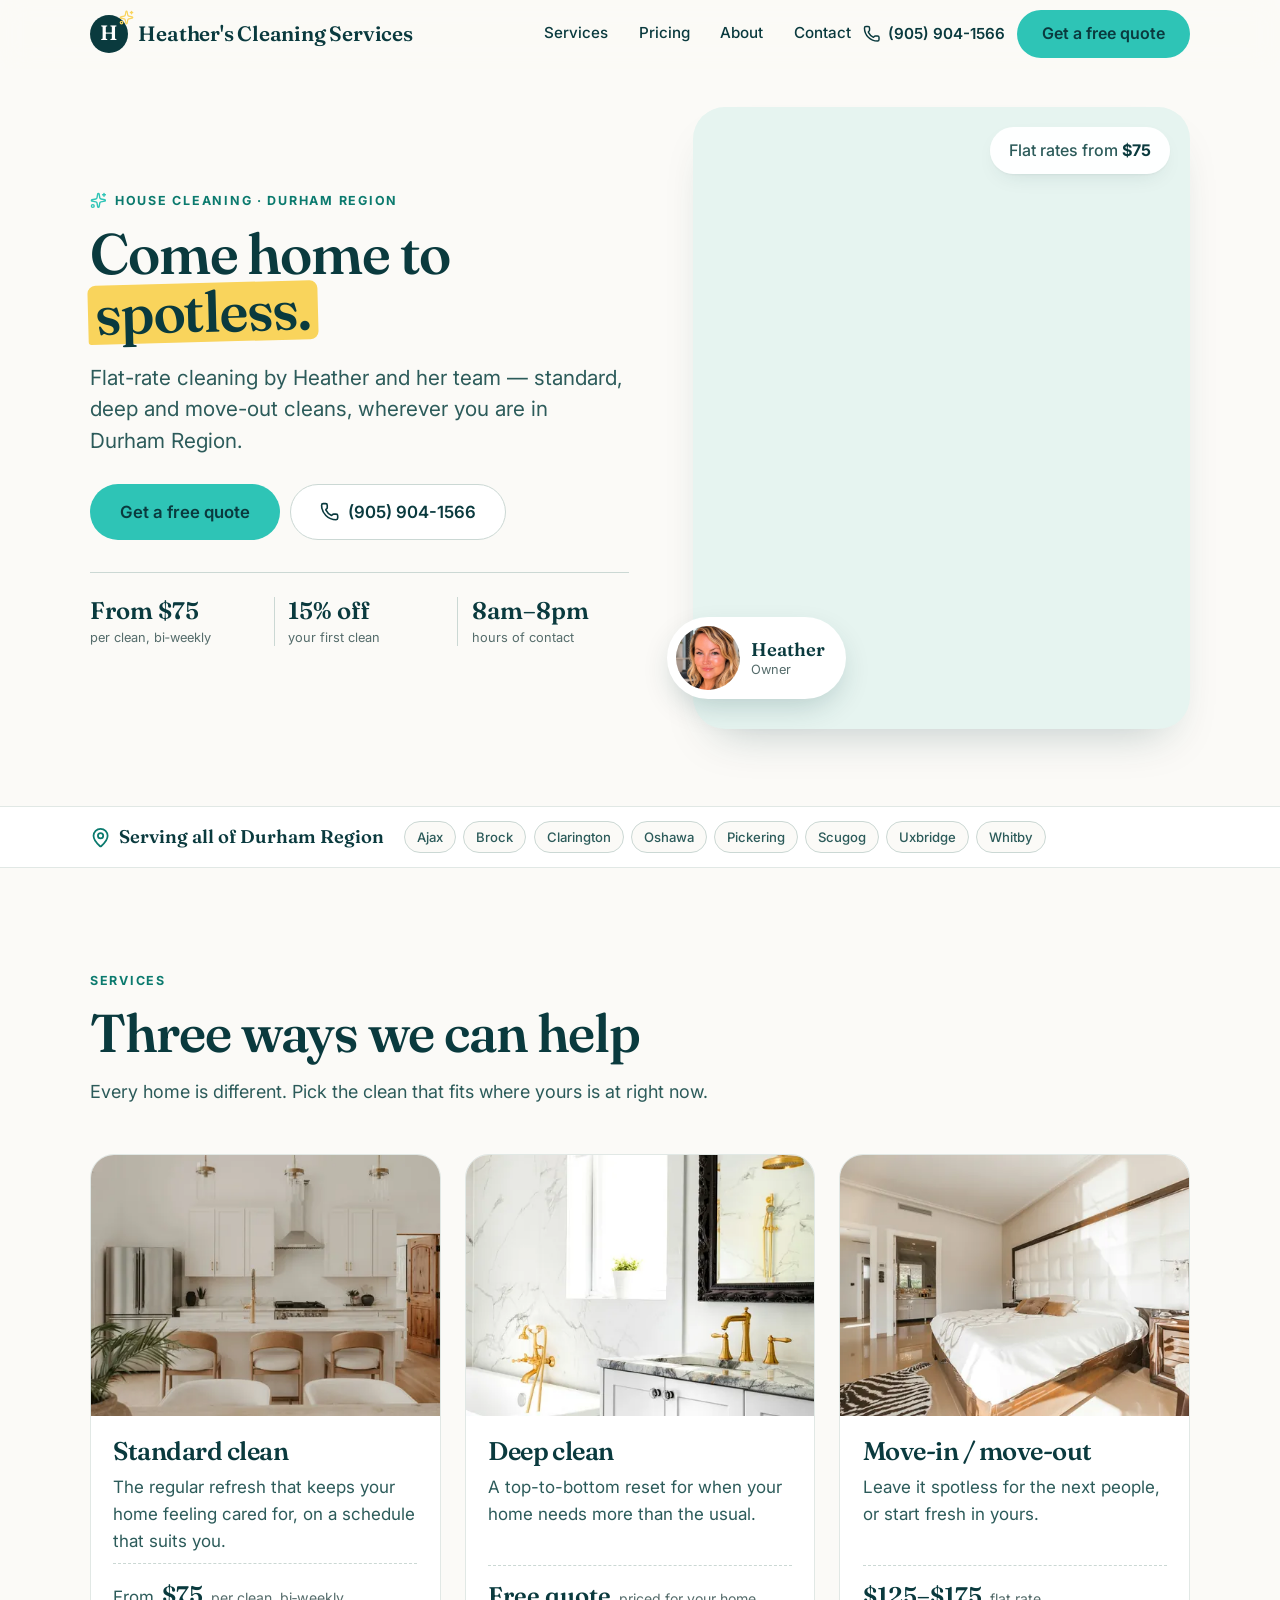
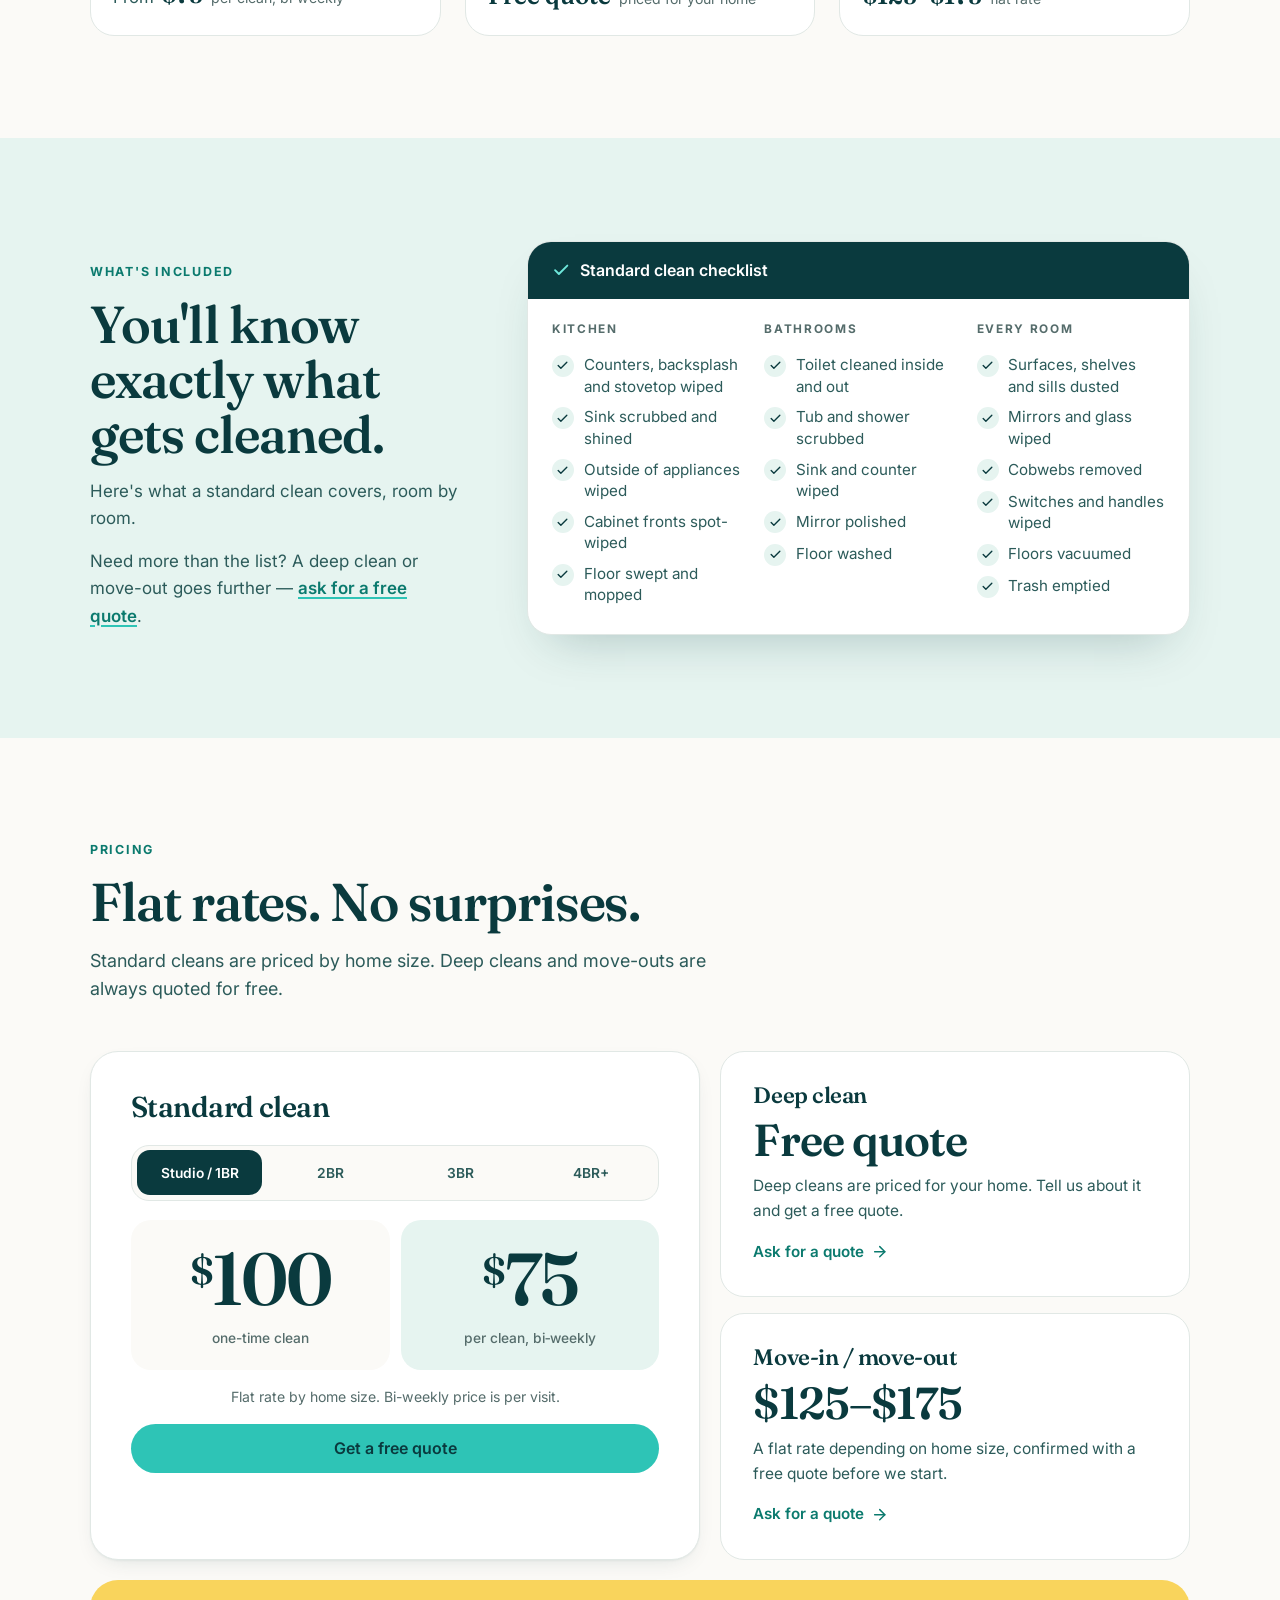
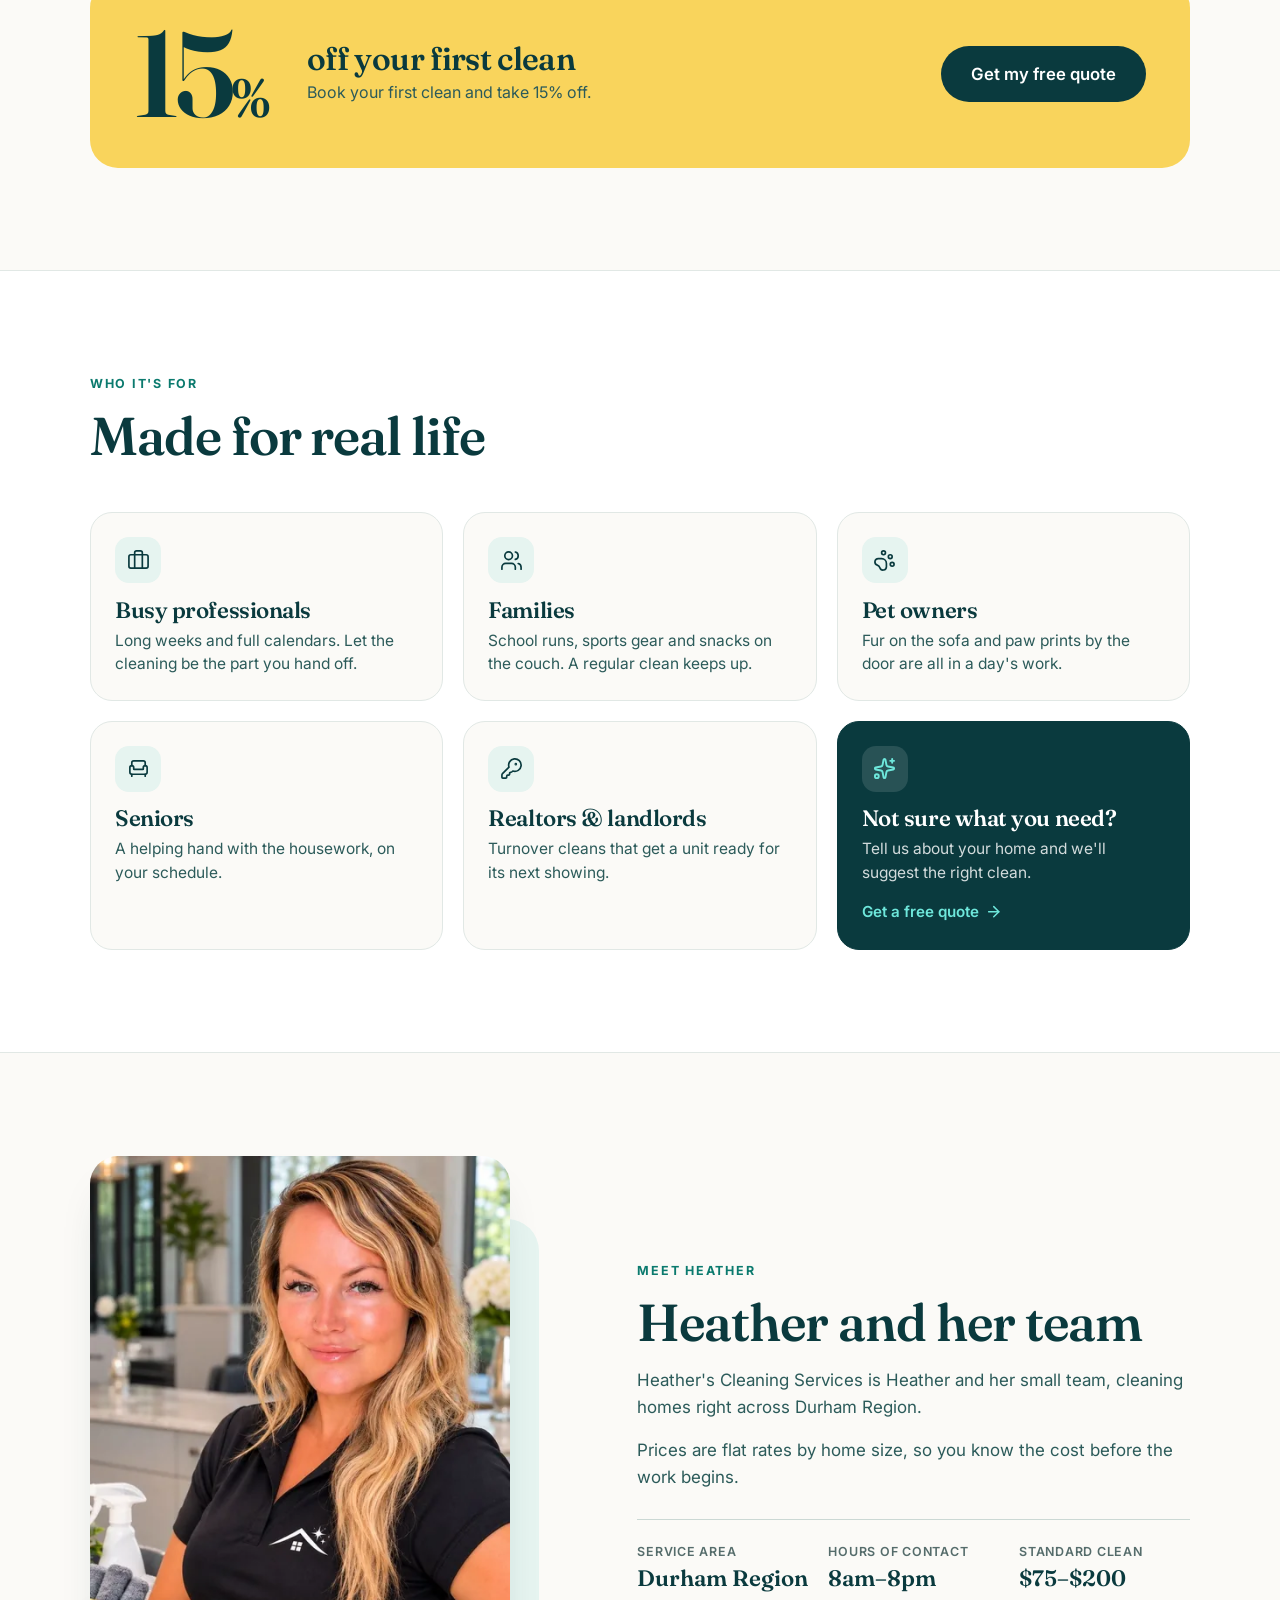
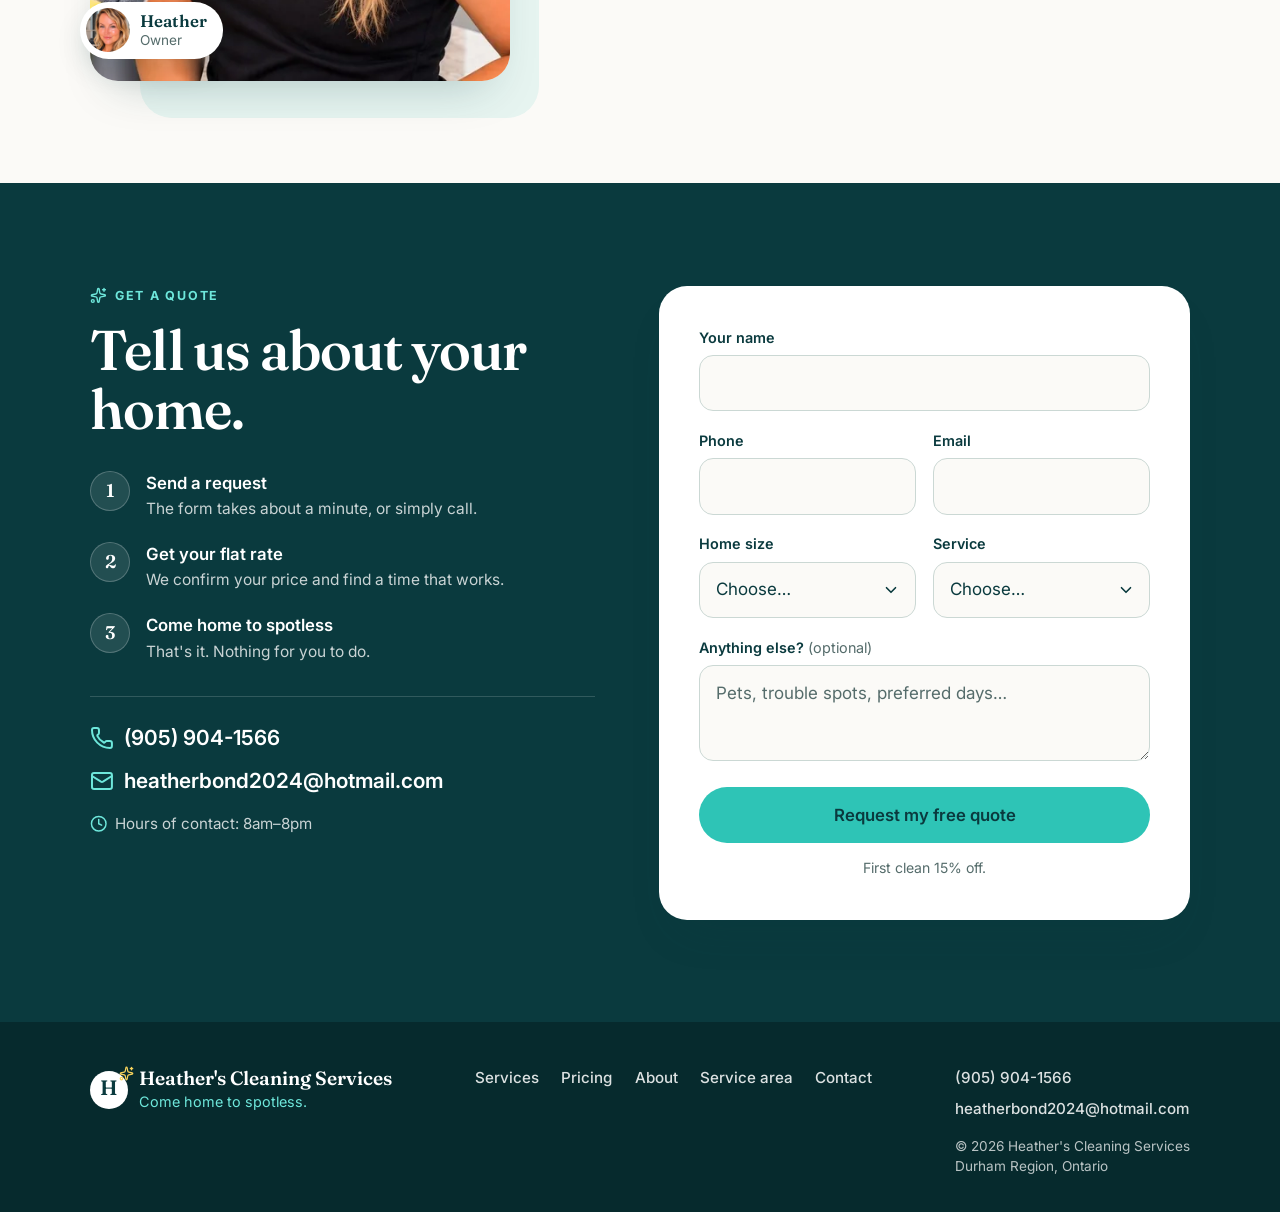
==== commit 48e31c46: "Redesign: bright responsive layout, verified photos, real pricing picker, mobile action bar - Bright" ====
--- a/index.html
+++ b/index.html
@@ -4,574 +4,509 @@
   <meta charset="UTF-8" />
   <meta name="viewport" content="width=device-width, initial-scale=1.0" />
 
-  <!-- ============ SEO ============ -->
-  <title>Heather's Cleaning Services — Professional Home Cleaning in Durham Region, ON</title>
-  <meta name="description" content="Professional house cleaning across Durham Region, Ontario. Flat-rate standard cleans, deep cleans, and move-in/move-out services — trusted, insured, and tailored to your home." />
-  <meta name="theme-color" content="#0C3C40" />
-
-  <!-- Inline emoji favicon (no extra file needed) -->
-  <link rel="icon" href="data:image/svg+xml,<svg xmlns='http://www.w3.org/2000/svg' viewBox='0 0 100 100'><text y='.9em' font-size='90'>%E2%9C%A8</text></svg>" />
-
-  <!-- Open Graph -->
+  <title>Heather's Cleaning Services — House Cleaning in Durham Region, ON</title>
+  <meta name="description" content="Flat-rate house cleaning across Durham Region by Heather and her team. Standard, deep and move-in/move-out cleans. Bi-weekly from $75, first clean 15% off." />
+  <meta name="theme-color" content="#FBFAF7" />
+
+  <link rel="icon" href="data:image/svg+xml,%3Csvg xmlns='http://www.w3.org/2000/svg' viewBox='0 0 64 64'%3E%3Crect width='64' height='64' rx='18' fill='%230A3A3E'/%3E%3Ctext x='28' y='48' font-family='Georgia,serif' font-weight='700' font-size='42' fill='%23fff' text-anchor='middle'%3EH%3C/text%3E%3Cpath d='M51 7c1 5.4 2.9 7.3 8.3 8.3-5.4 1-7.3 2.9-8.3 8.3-1-5.4-2.9-7.3-8.3-8.3 5.4-1 7.3-2.9 8.3-8.3z' fill='%23F9D45C'/%3E%3C/svg%3E" />
+
+  <link rel="canonical" href="https://heatherscleaning.ca/" />
+
   <meta property="og:type" content="website" />
-  <meta property="og:title" content="Heather's Cleaning Services — Your home, beautifully kept." />
-  <meta property="og:description" content="Professional house cleaning across Durham Region, Ontario. Standard, deep, and move-out cleans — tailored to your home and schedule." />
-  <meta property="og:image" content="https://images.unsplash.com/photo-1586023492125-27b2c045efd7?auto=format&fit=crop&w=1200&q=80" />
-
-  <!-- Fonts -->
+  <meta property="og:site_name" content="Heather's Cleaning Services" />
+  <meta property="og:title" content="Heather's Cleaning Services — Come home to spotless." />
+  <meta property="og:description" content="Flat-rate house cleaning across Durham Region by Heather and her team. Standard, deep and move-in/move-out cleans." />
+  <meta property="og:url" content="https://heatherscleaning.ca/" />
+  <meta property="og:image" content="https://heatherscleaning.ca/images/og.jpg" />
+  <meta property="og:image:width" content="1200" />
+  <meta property="og:image:height" content="630" />
+  <meta property="og:image:alt" content="Heather's Cleaning Services — come home to spotless. House cleaning across Durham Region." />
+  <meta name="twitter:card" content="summary_large_image" />
+
   <link rel="preconnect" href="https://fonts.googleapis.com" />
   <link rel="preconnect" href="https://fonts.gstatic.com" crossorigin />
-  <link href="https://fonts.googleapis.com/css2?family=Cormorant+Garamond:ital,wght@0,400;0,500;0,600;0,700;1,400&family=Inter:wght@400;500;600;700&display=swap" rel="stylesheet" />
-
+  <link href="https://fonts.googleapis.com/css2?family=Fraunces:opsz,wght,SOFT@9..144,400..700,100&family=Inter:wght@400;500;600;700&display=swap" rel="stylesheet" />
   <link rel="stylesheet" href="styles.css" />
-  <link rel="canonical" href="https://heatherscleaning.ca/" />
-
-  <!-- Structured data: LocalBusiness -->
+
+  <!-- Progressive enhancement flag: animations only run when JS is available -->
+  <script>document.documentElement.classList.add("js");</script>
+
   <script type="application/ld+json">
   {
     "@context": "https://schema.org",
     "@type": "LocalBusiness",
     "name": "Heather's Cleaning Services",
-    "description": "Professional house cleaning across Durham Region, Ontario — standard cleans, deep cleans, and move-in/move-out services for homes of every size.",
-    "image": "https://images.unsplash.com/photo-1586023492125-27b2c045efd7?auto=format&fit=crop&w=1200&q=80",
-    "priceRange": "$$",
+    "description": "Flat-rate house cleaning across Durham Region, Ontario by Heather and her team — standard cleans, deep cleans, and move-in/move-out cleans.",
+    "url": "https://heatherscleaning.ca/",
+    "image": "https://heatherscleaning.ca/images/og.jpg",
     "telephone": "+1-905-904-1566",
     "email": "heatherbond2024@hotmail.com",
+    "priceRange": "$$",
+    "areaServed": { "@type": "AdministrativeArea", "name": "Durham Region" },
     "address": {
       "@type": "PostalAddress",
       "addressLocality": "Durham Region",
       "addressRegion": "ON",
       "addressCountry": "CA"
-    },
-    "areaServed": "Durham Region, Ontario",
-    "openingHours": "Mo-Su 08:00-20:00",
-    "url": "https://heatherscleaning.ca/"
+    }
   }
   </script>
 </head>
 <body>
 
-  <!-- ============ NAV ============ -->
+  <a class="skip-link" href="#main">Skip to content</a>
+
+  <!-- Icon set: Lucide (ISC licence) -->
+  <svg xmlns="http://www.w3.org/2000/svg" style="position:absolute;width:0;height:0;overflow:hidden" aria-hidden="true" focusable="false">
+    <symbol id="i-phone" viewBox="0 0 24 24" fill="none" stroke="currentColor" stroke-width="2" stroke-linecap="round" stroke-linejoin="round"><path d="M13.832 16.568a1 1 0 0 0 1.213-.303l.355-.465A2 2 0 0 1 17 15h3a2 2 0 0 1 2 2v3a2 2 0 0 1-2 2A18 18 0 0 1 2 4a2 2 0 0 1 2-2h3a2 2 0 0 1 2 2v3a2 2 0 0 1-.8 1.6l-.468.351a1 1 0 0 0-.292 1.233 14 14 0 0 0 6.392 6.384"/></symbol>
+    <symbol id="i-mail" viewBox="0 0 24 24" fill="none" stroke="currentColor" stroke-width="2" stroke-linecap="round" stroke-linejoin="round"><path d="m22 7-8.991 5.727a2 2 0 0 1-2.009 0L2 7"/><rect x="2" y="4" width="20" height="16" rx="2"/></symbol>
+    <symbol id="i-pin" viewBox="0 0 24 24" fill="none" stroke="currentColor" stroke-width="2" stroke-linecap="round" stroke-linejoin="round"><path d="M20 10c0 4.993-5.539 10.193-7.399 11.799a1 1 0 0 1-1.202 0C9.539 20.193 4 14.993 4 10a8 8 0 0 1 16 0"/><circle cx="12" cy="10" r="3"/></symbol>
+    <symbol id="i-clock" viewBox="0 0 24 24" fill="none" stroke="currentColor" stroke-width="2" stroke-linecap="round" stroke-linejoin="round"><circle cx="12" cy="12" r="10"/><path d="M12 6v6l4 2"/></symbol>
+    <symbol id="i-check" viewBox="0 0 24 24" fill="none" stroke="currentColor" stroke-width="2.5" stroke-linecap="round" stroke-linejoin="round"><path d="M20 6 9 17l-5-5"/></symbol>
+    <symbol id="i-sparkles" viewBox="0 0 24 24" fill="none" stroke="currentColor" stroke-width="2" stroke-linecap="round" stroke-linejoin="round"><path d="M11.017 2.814a1 1 0 0 1 1.966 0l1.051 5.558a2 2 0 0 0 1.594 1.594l5.558 1.051a1 1 0 0 1 0 1.966l-5.558 1.051a2 2 0 0 0-1.594 1.594l-1.051 5.558a1 1 0 0 1-1.966 0l-1.051-5.558a2 2 0 0 0-1.594-1.594l-5.558-1.051a1 1 0 0 1 0-1.966l5.558-1.051a2 2 0 0 0 1.594-1.594z"/><path d="M20 2v4"/><path d="M22 4h-4"/><circle cx="4" cy="20" r="2"/></symbol>
+    <symbol id="i-arrow" viewBox="0 0 24 24" fill="none" stroke="currentColor" stroke-width="2" stroke-linecap="round" stroke-linejoin="round"><path d="M5 12h14"/><path d="m12 5 7 7-7 7"/></symbol>
+    <symbol id="i-menu" viewBox="0 0 24 24" fill="none" stroke="currentColor" stroke-width="2" stroke-linecap="round" stroke-linejoin="round"><path d="M4 5h16"/><path d="M4 12h16"/><path d="M4 19h16"/></symbol>
+    <symbol id="i-x" viewBox="0 0 24 24" fill="none" stroke="currentColor" stroke-width="2" stroke-linecap="round" stroke-linejoin="round"><path d="M18 6 6 18"/><path d="m6 6 12 12"/></symbol>
+    <symbol id="i-briefcase" viewBox="0 0 24 24" fill="none" stroke="currentColor" stroke-width="1.75" stroke-linecap="round" stroke-linejoin="round"><path d="M16 20V4a2 2 0 0 0-2-2h-4a2 2 0 0 0-2 2v16"/><rect width="20" height="14" x="2" y="6" rx="2"/></symbol>
+    <symbol id="i-users" viewBox="0 0 24 24" fill="none" stroke="currentColor" stroke-width="1.75" stroke-linecap="round" stroke-linejoin="round"><path d="M16 21v-2a4 4 0 0 0-4-4H6a4 4 0 0 0-4 4v2"/><path d="M16 3.128a4 4 0 0 1 0 7.744"/><path d="M22 21v-2a4 4 0 0 0-3-3.87"/><circle cx="9" cy="7" r="4"/></symbol>
+    <symbol id="i-paw" viewBox="0 0 24 24" fill="none" stroke="currentColor" stroke-width="1.75" stroke-linecap="round" stroke-linejoin="round"><circle cx="11" cy="4" r="2"/><circle cx="18" cy="8" r="2"/><circle cx="20" cy="16" r="2"/><path d="M9 10a5 5 0 0 1 5 5v3.5a3.5 3.5 0 0 1-6.84 1.045Q6.52 17.48 4.46 16.84A3.5 3.5 0 0 1 5.5 10Z"/></symbol>
+    <symbol id="i-chair" viewBox="0 0 24 24" fill="none" stroke="currentColor" stroke-width="1.75" stroke-linecap="round" stroke-linejoin="round"><path d="M19 9V6a2 2 0 0 0-2-2H7a2 2 0 0 0-2 2v3"/><path d="M3 16a2 2 0 0 0 2 2h14a2 2 0 0 0 2-2v-5a2 2 0 0 0-4 0v1.5a.5.5 0 0 1-.5.5h-9a.5.5 0 0 1-.5-.5V11a2 2 0 0 0-4 0z"/><path d="M5 18v2"/><path d="M19 18v2"/></symbol>
+    <symbol id="i-key" viewBox="0 0 24 24" fill="none" stroke="currentColor" stroke-width="1.75" stroke-linecap="round" stroke-linejoin="round"><path d="M2.586 17.414A2 2 0 0 0 2 18.828V21a1 1 0 0 0 1 1h3a1 1 0 0 0 1-1v-1a1 1 0 0 1 1-1h1a1 1 0 0 0 1-1v-1a1 1 0 0 1 1-1h.172a2 2 0 0 0 1.414-.586l.814-.814a6.5 6.5 0 1 0-4-4z"/><circle cx="16.5" cy="7.5" r=".5" fill="currentColor"/></symbol>
+  </svg>
+
+
+  <!-- ============ HEADER ============ -->
   <header class="site-header" id="top">
-    <div class="container nav-inner">
+    <div class="container header-inner">
       <a href="#top" class="logo">
-        <span class="logo-mark">H</span>
-        <span class="logo-text">Heather's <em>Cleaning Services</em></span>
+        <span class="logo-mark" aria-hidden="true">H<svg class="logo-spark" viewBox="0 0 24 24"><use href="#i-sparkles"></use></svg></span>
+        <span class="logo-text">Heather's Cleaning Services</span>
       </a>
 
-      <nav class="nav-links" id="nav-links" aria-label="Primary">
+      <nav class="nav" id="site-nav" aria-label="Primary">
         <a href="#services">Services</a>
         <a href="#pricing">Pricing</a>
-        <a href="#audiences">For You</a>
         <a href="#about">About</a>
         <a href="#contact">Contact</a>
+        <div class="nav-extra">
+          <a href="#contact" class="btn btn-primary">Get a free quote</a>
+          <a href="tel:+19059041566" class="nav-phone"><svg class="icon" aria-hidden="true"><use href="#i-phone"></use></svg>(905) 904-1566</a>
+        </div>
       </nav>
 
-      <a href="#contact" class="btn btn-primary nav-cta">Book a Clean</a>
-
-      <button class="nav-toggle" id="nav-toggle" aria-label="Open menu" aria-expanded="false" aria-controls="nav-links">
-        <span class="nav-toggle-bar"></span>
-        <span class="nav-toggle-bar"></span>
-        <span class="nav-toggle-bar"></span>
+      <a href="tel:+19059041566" class="header-phone"><svg class="icon" aria-hidden="true"><use href="#i-phone"></use></svg>(905) 904-1566</a>
+      <a href="#contact" class="btn btn-primary header-cta">Get a free quote</a>
+
+      <button class="nav-toggle" id="nav-toggle" aria-expanded="false" aria-controls="site-nav" aria-label="Open menu">
+        <svg class="icon icon-menu" aria-hidden="true"><use href="#i-menu"></use></svg>
+        <svg class="icon icon-close" aria-hidden="true"><use href="#i-x"></use></svg>
       </button>
     </div>
   </header>
 
-  <main>
+
+  <main id="main">
 
     <!-- ============ HERO ============ -->
-    <section class="hero" id="hero">
-      <!-- Image: bright, freshly cleaned living room -->
-      <div class="hero-bg" role="img"
-           aria-label="A bright, freshly cleaned living room with sunlight."
-           style="background-image:url('https://images.unsplash.com/photo-1586023492125-27b2c045efd7?auto=format&fit=crop&w=1920&q=80');"></div>
-      <div class="hero-overlay"></div>
-
-      <div class="container hero-content">
-        <p class="eyebrow">Heather's Cleaning Services</p>
-        <h1 class="hero-title">Your home,<br><em>beautifully kept.</em></h1>
-        <p class="hero-sub">
-          Professional house cleaning you can trust. Standard cleans, deep cleans, and
-          move-in/move-out services — tailored to your home, your schedule, and your standards.
-        </p>
-        <div class="hero-ctas">
-          <a href="#contact" class="btn btn-primary btn-lg">Book your first clean</a>
-          <a href="#services" class="btn btn-ghost btn-lg">See services</a>
-        </div>
-
-        <ul class="trust-strip">
-          <li>★★★★★ &nbsp;Proudly serving all of Durham Region</li>
-          <li>Background-checked &amp; insured</li>
-          <li>Eco-friendly products</li>
+    <section class="hero" aria-labelledby="hero-title">
+      <div class="container hero-grid">
+
+        <div class="hero-media">
+          <div class="wipe" id="hero-wipe">
+            <picture>
+              <source media="(max-width: 879px)" srcset="images/hero-m-640.webp 640w, images/hero-m-960.webp 960w" sizes="100vw" />
+              <img class="wipe-base" id="hero-img"
+                   src="images/hero-960.webp"
+                   srcset="images/hero-640.webp 640w, images/hero-960.webp 960w, images/hero-1280.webp 1280w"
+                   sizes="(max-width: 1100px) 46vw, 540px"
+                   width="1280" height="1600" fetchpriority="high" decoding="async"
+                   alt="A bright, freshly cleaned living room with a grey sofa, plants and sunlight through the blinds" />
+            </picture>
+            <div class="wipe-haze" aria-hidden="true"></div>
+            <div class="wipe-blade" aria-hidden="true"></div>
+          </div>
+
+          <p class="hero-chip hero-chip--price">Flat rates from <strong>$75</strong></p>
+
+          <div class="hero-chip hero-chip--heather">
+            <img src="images/heather-avatar.webp" width="112" height="112" alt="" loading="lazy" decoding="async" />
+            <p><strong>Heather</strong><span>Owner</span></p>
+          </div>
+        </div>
+
+        <div class="hero-copy">
+          <p class="eyebrow"><svg class="icon" aria-hidden="true"><use href="#i-sparkles"></use></svg>House cleaning · Durham Region</p>
+          <h1 class="hero-title" id="hero-title">Come home to <span class="hl">spotless.</span></h1>
+          <p class="hero-sub">Flat-rate cleaning by Heather and her team — standard, deep and move-out cleans, wherever you are in Durham Region.</p>
+
+          <div class="hero-actions">
+            <a href="#contact" class="btn btn-primary btn-lg">Get a free quote</a>
+            <a href="tel:+19059041566" class="btn btn-outline btn-lg"><svg class="icon" aria-hidden="true"><use href="#i-phone"></use></svg>(905) 904-1566</a>
+          </div>
+
+          <ul class="hero-facts">
+            <li><strong>From $75</strong><span>per clean, bi&#8209;weekly</span></li>
+            <li><strong>15% off</strong><span>your first clean</span></li>
+            <li><strong>8am–8pm</strong><span>hours of contact</span></li>
+          </ul>
+        </div>
+
+      </div>
+    </section>
+
+
+    <!-- ============ SERVICE AREA STRIP ============ -->
+    <section class="areas" id="areas" aria-label="Service area">
+      <div class="container areas-inner">
+        <p class="areas-title"><svg class="icon" aria-hidden="true"><use href="#i-pin"></use></svg>Serving all of Durham Region</p>
+        <ul class="areas-list">
+          <li>Ajax</li>
+          <li>Brock</li>
+          <li>Clarington</li>
+          <li>Oshawa</li>
+          <li>Pickering</li>
+          <li>Scugog</li>
+          <li>Uxbridge</li>
+          <li>Whitby</li>
         </ul>
       </div>
     </section>
 
 
-    <!-- ============ THREE CLEANS ============ -->
-    <section class="section section-light" id="services">
+    <!-- ============ SERVICES ============ -->
+    <section class="section" id="services" aria-labelledby="services-title">
       <div class="container">
-        <header class="section-head">
-          <p class="eyebrow">Three ways we clean</p>
-          <h2 class="section-title">The right clean for every home.</h2>
-          <p class="section-lead">
-            From the weekly refresh to the top-to-bottom reset — every visit follows
-            a proven checklist, and every home gets Heather's personal standard of care.
-          </p>
+        <header class="section-head rv">
+          <p class="eyebrow">Services</p>
+          <h2 id="services-title">Three ways we can help</h2>
+          <p class="section-lead">Every home is different. Pick the clean that fits where yours is at right now.</p>
         </header>
 
-        <div class="cards-three">
-          <article class="card card-standard">
-            <div class="card-icon" aria-hidden="true">🧹</div>
-            <h3>Standard clean</h3>
-            <p>
-              The regular refresh. Kitchens, bathrooms, floors, and surfaces — everything
-              back to spotless, week after week. Perfect as a recurring service.
-            </p>
-            <a href="#pricing" class="link-arrow">See standard pricing →</a>
+        <div class="services-grid">
+          <article class="service-card rv">
+            <div class="service-media">
+              <img src="images/kitchen-720.webp" srcset="images/kitchen-480.webp 480w, images/kitchen-720.webp 720w"
+                   sizes="(max-width: 700px) 100vw, 380px" width="720" height="540" loading="lazy" decoding="async"
+                   alt="A bright white kitchen with a marble island, wooden stools and a plant" />
+            </div>
+            <div class="service-body">
+              <h3>Standard clean</h3>
+              <p>The regular refresh that keeps your home feeling cared for, on a schedule that suits you.</p>
+              <p class="service-price">From <strong>$75</strong> <span>per clean, bi&#8209;weekly</span></p>
+            </div>
           </article>
 
-          <article class="card card-deep">
-            <div class="card-icon" aria-hidden="true">✨</div>
-            <h3>Deep clean</h3>
-            <p>
-              The top-to-bottom reset. Baseboards, appliances, fixtures, and all the
-              details a weekly clean doesn't reach. Ideal for spring or a fresh start.
-            </p>
-            <a href="#pricing" class="link-arrow">See deep clean pricing →</a>
+          <article class="service-card rv">
+            <div class="service-media">
+              <img src="images/bath-720.webp" srcset="images/bath-480.webp 480w, images/bath-720.webp 720w"
+                   sizes="(max-width: 700px) 100vw, 380px" width="720" height="540" loading="lazy" decoding="async"
+                   alt="A spotless bathroom with white marble walls, gold fixtures and a bright window" />
+            </div>
+            <div class="service-body">
+              <h3>Deep clean</h3>
+              <p>A top-to-bottom reset for when your home needs more than the usual.</p>
+              <p class="service-price"><strong>Free quote</strong> <span>priced for your home</span></p>
+            </div>
           </article>
 
-          <article class="card card-move">
-            <div class="card-icon" aria-hidden="true">📦</div>
-            <h3>Move-in / move-out</h3>
-            <p>
-              Deposit-ready cleaning for moves and turnovers. We make the whole place
-              look like nobody ever lived there — realtors and landlords love it.
-            </p>
-            <a href="#pricing" class="link-arrow">See move-out pricing →</a>
+          <article class="service-card rv">
+            <div class="service-media">
+              <img src="images/bedroom-720.webp" srcset="images/bedroom-480.webp 480w, images/bedroom-720.webp 720w"
+                   sizes="(max-width: 700px) 100vw, 380px" width="720" height="540" loading="lazy" decoding="async"
+                   alt="A bright, spotless bedroom with white bedding and a gleaming floor" />
+            </div>
+            <div class="service-body">
+              <h3>Move-in / move-out</h3>
+              <p>Leave it spotless for the next people, or start fresh in yours.</p>
+              <p class="service-price"><strong>$125–$175</strong> <span>flat rate</span></p>
+            </div>
           </article>
         </div>
       </div>
     </section>
 
 
-    <!-- ============ WHAT'S COVERED (dark break) ============ -->
-    <section class="section section-dark section-covered" id="included">
+    <!-- ============ WHAT'S INCLUDED ============ -->
+    <section class="section section-mint" id="included" aria-labelledby="included-title">
+      <div class="container included-grid">
+
+        <div class="included-copy rv">
+          <p class="eyebrow">What's included</p>
+          <h2 id="included-title">You'll know exactly what gets cleaned.</h2>
+          <p class="included-lead">Here's what a standard clean covers, room by room.</p>
+          <p>Need more than the list? A deep clean or move-out goes further — <a href="#contact">ask for a free quote</a>.</p>
+        </div>
+
+        <div class="checklist rv" id="checklist">
+          <p class="checklist-head"><svg class="icon" aria-hidden="true"><use href="#i-check"></use></svg>Standard clean checklist</p>
+
+          <div class="checklist-groups">
+            <div class="check-group">
+              <h3>Kitchen</h3>
+              <ul>
+                <li style="--i:0"><span class="tick"><svg class="icon" aria-hidden="true"><use href="#i-check"></use></svg></span>Counters, backsplash and stovetop wiped</li>
+                <li style="--i:1"><span class="tick"><svg class="icon" aria-hidden="true"><use href="#i-check"></use></svg></span>Sink scrubbed and shined</li>
+                <li style="--i:2"><span class="tick"><svg class="icon" aria-hidden="true"><use href="#i-check"></use></svg></span>Outside of appliances wiped</li>
+                <li style="--i:3"><span class="tick"><svg class="icon" aria-hidden="true"><use href="#i-check"></use></svg></span>Cabinet fronts spot-wiped</li>
+                <li style="--i:4"><span class="tick"><svg class="icon" aria-hidden="true"><use href="#i-check"></use></svg></span>Floor swept and mopped</li>
+              </ul>
+            </div>
+
+            <div class="check-group">
+              <h3>Bathrooms</h3>
+              <ul>
+                <li style="--i:5"><span class="tick"><svg class="icon" aria-hidden="true"><use href="#i-check"></use></svg></span>Toilet cleaned inside and out</li>
+                <li style="--i:6"><span class="tick"><svg class="icon" aria-hidden="true"><use href="#i-check"></use></svg></span>Tub and shower scrubbed</li>
+                <li style="--i:7"><span class="tick"><svg class="icon" aria-hidden="true"><use href="#i-check"></use></svg></span>Sink and counter wiped</li>
+                <li style="--i:8"><span class="tick"><svg class="icon" aria-hidden="true"><use href="#i-check"></use></svg></span>Mirror polished</li>
+                <li style="--i:9"><span class="tick"><svg class="icon" aria-hidden="true"><use href="#i-check"></use></svg></span>Floor washed</li>
+              </ul>
+            </div>
+
+            <div class="check-group">
+              <h3>Every room</h3>
+              <ul>
+                <li style="--i:10"><span class="tick"><svg class="icon" aria-hidden="true"><use href="#i-check"></use></svg></span>Surfaces, shelves and sills dusted</li>
+                <li style="--i:11"><span class="tick"><svg class="icon" aria-hidden="true"><use href="#i-check"></use></svg></span>Mirrors and glass wiped</li>
+                <li style="--i:12"><span class="tick"><svg class="icon" aria-hidden="true"><use href="#i-check"></use></svg></span>Cobwebs removed</li>
+                <li style="--i:13"><span class="tick"><svg class="icon" aria-hidden="true"><use href="#i-check"></use></svg></span>Switches and handles wiped</li>
+                <li style="--i:14"><span class="tick"><svg class="icon" aria-hidden="true"><use href="#i-check"></use></svg></span>Floors vacuumed</li>
+                <li style="--i:15"><span class="tick"><svg class="icon" aria-hidden="true"><use href="#i-check"></use></svg></span>Trash emptied</li>
+              </ul>
+            </div>
+          </div>
+        </div>
+
+      </div>
+    </section>
+
+
+    <!-- ============ PRICING ============ -->
+    <section class="section" id="pricing" aria-labelledby="pricing-title">
       <div class="container">
-        <header class="section-head section-head-dark">
-          <p class="eyebrow eyebrow-light">What's covered</p>
-          <h2 class="section-title">Every room. Every detail.</h2>
+        <header class="section-head rv">
+          <p class="eyebrow">Pricing</p>
+          <h2 id="pricing-title">Flat rates. No surprises.</h2>
+          <p class="section-lead">Standard cleans are priced by home size. Deep cleans and move-outs are always quoted for free.</p>
         </header>
 
-        <ul class="covered-grid">
-          <li><span class="covered-num">01</span><span class="covered-name">Kitchens</span></li>
-          <li><span class="covered-num">02</span><span class="covered-name">Bathrooms</span></li>
-          <li><span class="covered-num">03</span><span class="covered-name">Bedrooms</span></li>
-          <li><span class="covered-num">04</span><span class="covered-name">Living areas</span></li>
-          <li><span class="covered-num">05</span><span class="covered-name">Dusting &amp; baseboards</span></li>
-          <li><span class="covered-num">06</span><span class="covered-name">Floors &amp; carpets</span></li>
+        <div class="pricing-grid">
+          <div class="price-panel rv">
+            <h3 class="price-panel-title">Standard clean</h3>
+
+            <div class="size-picker" id="size-picker" role="group" aria-label="Choose your home size">
+              <button type="button" class="size-btn is-active" data-once="100" data-biweekly="75" aria-pressed="true">Studio / 1BR</button>
+              <button type="button" class="size-btn" data-once="150" data-biweekly="125" aria-pressed="false">2BR</button>
+              <button type="button" class="size-btn" data-once="175" data-biweekly="150" aria-pressed="false">3BR</button>
+              <button type="button" class="size-btn" data-once="200" data-biweekly="175" aria-pressed="false">4BR+</button>
+            </div>
+
+            <div class="price-display" aria-live="polite">
+              <p class="price-cell"><span class="price"><span class="price-cur">$</span><span id="price-once">100</span></span><span class="price-label">one-time clean</span></p>
+              <p class="price-cell price-cell--bi"><span class="price"><span class="price-cur">$</span><span id="price-biweekly">75</span></span><span class="price-label">per clean, bi&#8209;weekly</span></p>
+            </div>
+
+            <p class="price-note">Flat rate by home size. Bi-weekly price is per visit.</p>
+
+            <!-- The complete price list, for screen readers and search engines.
+                 Sighted users get the same figures from the picker above. -->
+            <ul class="sr-only" aria-label="Standard clean prices by home size">
+              <li>Studio or one bedroom: $100 one-time, $75 per clean bi-weekly</li>
+              <li>Two bedrooms: $150 one-time, $125 per clean bi-weekly</li>
+              <li>Three bedrooms: $175 one-time, $150 per clean bi-weekly</li>
+              <li>Four bedrooms or more: $200 one-time, $175 per clean bi-weekly</li>
+            </ul>
+            <a href="#contact" class="btn btn-primary btn-block">Get a free quote</a>
+          </div>
+
+          <div class="quote-cards">
+            <article class="quote-card rv">
+              <div class="quote-card-top">
+                <h3>Deep clean</h3>
+                <p class="quote-big">Free quote</p>
+              </div>
+              <p class="quote-desc">Deep cleans are priced for your home. Tell us about it and get a free quote.</p>
+              <a href="#contact" class="link-arrow">Ask for a quote<svg class="icon" aria-hidden="true"><use href="#i-arrow"></use></svg></a>
+            </article>
+
+            <article class="quote-card rv">
+              <div class="quote-card-top">
+                <h3>Move-in / move-out</h3>
+                <p class="quote-big">$125–$175</p>
+              </div>
+              <p class="quote-desc">A flat rate depending on home size, confirmed with a free quote before we start.</p>
+              <a href="#contact" class="link-arrow">Ask for a quote<svg class="icon" aria-hidden="true"><use href="#i-arrow"></use></svg></a>
+            </article>
+          </div>
+        </div>
+
+        <div class="offer-band rv">
+          <p class="offer-num" aria-hidden="true">15<span>%</span></p>
+          <div class="offer-copy">
+            <h3><span class="sr-only">15 percent </span>off your first clean</h3>
+            <p>Book your first clean and take 15% off.</p>
+          </div>
+          <a href="#contact" class="btn btn-dark btn-lg">Get my free quote</a>
+        </div>
+      </div>
+    </section>
+
+
+    <!-- ============ WHO IT'S FOR ============ -->
+    <section class="section section-white" id="fit" aria-labelledby="fit-title">
+      <div class="container">
+        <header class="section-head rv">
+          <p class="eyebrow">Who it's for</p>
+          <h2 id="fit-title">Made for real life</h2>
+        </header>
+
+        <ul class="fit-grid">
+          <li class="fit-item rv">
+            <span class="fit-icon"><svg class="icon" aria-hidden="true"><use href="#i-briefcase"></use></svg></span>
+            <h3>Busy professionals</h3>
+            <p>Long weeks and full calendars. Let the cleaning be the part you hand off.</p>
+          </li>
+          <li class="fit-item rv">
+            <span class="fit-icon"><svg class="icon" aria-hidden="true"><use href="#i-users"></use></svg></span>
+            <h3>Families</h3>
+            <p>School runs, sports gear and snacks on the couch. A regular clean keeps up.</p>
+          </li>
+          <li class="fit-item rv">
+            <span class="fit-icon"><svg class="icon" aria-hidden="true"><use href="#i-paw"></use></svg></span>
+            <h3>Pet owners</h3>
+            <p>Fur on the sofa and paw prints by the door are all in a day's work.</p>
+          </li>
+          <li class="fit-item rv">
+            <span class="fit-icon"><svg class="icon" aria-hidden="true"><use href="#i-chair"></use></svg></span>
+            <h3>Seniors</h3>
+            <p>A helping hand with the housework, on your schedule.</p>
+          </li>
+          <li class="fit-item rv">
+            <span class="fit-icon"><svg class="icon" aria-hidden="true"><use href="#i-key"></use></svg></span>
+            <h3>Realtors &amp; landlords</h3>
+            <p>Turnover cleans that get a unit ready for its next showing.</p>
+          </li>
+          <li class="fit-item fit-item--cta rv">
+            <span class="fit-icon"><svg class="icon" aria-hidden="true"><use href="#i-sparkles"></use></svg></span>
+            <h3>Not sure what you need?</h3>
+            <p>Tell us about your home and we'll suggest the right clean.</p>
+            <a href="#contact" class="link-arrow">Get a free quote<svg class="icon" aria-hidden="true"><use href="#i-arrow"></use></svg></a>
+          </li>
         </ul>
-
-        <p class="covered-footnote">Need something extra — inside appliances, windows, laundry? <a href="#contact">Just ask us</a>.</p>
-      </div>
-    </section>
-
-
-    <!-- ============ PRICING ============ -->
-    <section class="section section-light" id="pricing">
-      <div class="container">
-        <header class="section-head">
-          <p class="eyebrow">Pricing &amp; plans</p>
-          <h2 class="section-title">Clear flat rates. No surprises.</h2>
-          <p class="section-lead">
-            Standard cleans are flat-rate by home size — and bi-weekly visits cost less
-            per clean. Deep cleans and move-outs are always free-quoted, no obligation.
-          </p>
-        </header>
-
-        <!-- Pricing tables -->
-        <div class="pricing-blocks">
-
-          <!-- Standard -->
-          <div class="pricing-block pricing-block-feature">
-            <h3 class="pricing-block-title">🧹 &nbsp;Standard clean <span class="badge-best">Most popular</span></h3>
-            <p class="pricing-block-sub">The recurring refresh. Bi-weekly price is per visit.</p>
-            <div class="table-scroll"><table class="price-table">
-              <thead>
-                <tr>
-                  <th>Home size</th>
-                  <th>One-time</th>
-                  <th>Bi-weekly</th>
-                </tr>
-              </thead>
-              <tbody>
-                <tr>
-                  <td>Studio / 1BR</td>
-                  <td>$100</td>
-                  <td>$75</td>
-                </tr>
-                <tr>
-                  <td>2BR</td>
-                  <td>$150</td>
-                  <td>$125</td>
-                </tr>
-                <tr>
-                  <td>3BR</td>
-                  <td>$175</td>
-                  <td>$150</td>
-                </tr>
-                <tr>
-                  <td>4BR+</td>
-                  <td>$200</td>
-                  <td>$175</td>
-                </tr>
-              </tbody>
-            </table></div>
-          </div>
-
-          <!-- Deep -->
-          <div class="pricing-block">
-            <h3 class="pricing-block-title">✨ &nbsp;Deep clean</h3>
-            <p class="pricing-block-sub">Top-to-bottom detail. Recommended 2–4x a year.</p>
-            <p class="quote-note">
-              Every home is different — deep cleans are priced with a <strong>free,
-              no-obligation quote</strong>, so you only pay for what your home needs.
-            </p>
-            <a href="#contact" class="link-arrow">Get your free quote →</a>
-          </div>
-
-          <!-- Move-in/out -->
-          <div class="pricing-block">
-            <h3 class="pricing-block-title">📦 &nbsp;Move-in / move-out</h3>
-            <p class="pricing-block-sub">Deposit-ready. Realtor-approved checklist.</p>
-            <p class="quote-note">
-              <strong>Flat rate: $125–$175</strong> depending on home size — exact price
-              confirmed with a free quote before we start.
-            </p>
-            <a href="#contact" class="link-arrow">Get your free quote →</a>
-          </div>
-
-        </div>
-
-        <!-- Promotions -->
-        <aside class="promo-panel">
-          <h3 class="promo-title">🎁 &nbsp;Current promotions</h3>
-          <ul class="promo-list">
-            <li><strong>New customer:</strong> Your first clean is 15% off — no commitment.</li>
-            <li><strong>Always free:</strong> No-obligation quotes for deep cleans and move-outs.</li>
-          </ul>
-        </aside>
-      </div>
-    </section>
-
-
-    <!-- ============ AUDIENCES ============ -->
-    <section class="section section-light section-audiences" id="audiences">
-      <div class="container">
-        <header class="section-head">
-          <p class="eyebrow">Who we clean for</p>
-          <h2 class="section-title">Every home has a story. We keep it clean.</h2>
-          <p class="section-lead">
-            Whatever your season of life — kids, career, pets, or a property portfolio —
-            there's a cleaning plan that fits it.
-          </p>
-        </header>
-
-        <div class="audience-grid">
-
-          <article class="audience-card">
-            <div class="audience-photo" role="img" aria-label="A tidy home office space."
-                 style="background-image:url('https://images.unsplash.com/photo-1497366216548-37526070297c?auto=format&fit=crop&w=600&q=80');"></div>
-            <div class="audience-body">
-              <h3>Busy professionals <span class="age-range">Come home to clean</span></h3>
-              <p>Your career keeps you busy. We handle the chores so your evenings and weekends stay yours.</p>
-            </div>
-          </article>
-
-          <article class="audience-card">
-            <div class="audience-photo" role="img" aria-label="A cozy family living room."
-                 style="background-image:url('https://images.unsplash.com/photo-1512918728675-ed5a9ecdebfd?auto=format&fit=crop&w=600&q=80');"></div>
-            <div class="audience-body">
-              <h3>Families <span class="age-range">Keep up with the chaos</span></h3>
-              <p>Kids are wonderful — and messy. A recurring clean keeps the household running so you can enjoy it.</p>
-            </div>
-          </article>
-
-          <article class="audience-card">
-            <div class="audience-photo" role="img" aria-label="A bright, peaceful bedroom."
-                 style="background-image:url('https://images.unsplash.com/photo-1505693416388-ac5ce068fe85?auto=format&fit=crop&w=600&q=80');"></div>
-            <div class="audience-body">
-              <h3>Seniors <span class="age-range">A helping hand</span></h3>
-              <p>Gentle, respectful help with the heavy work. We move at your pace and treat your home like our own.</p>
-            </div>
-          </article>
-
-          <article class="audience-card audience-card-feature">
-            <div class="audience-photo" role="img" aria-label="Happy dogs in a clean home."
-                 style="background-image:url('https://images.unsplash.com/photo-1548199973-03cce0bbc87b?auto=format&fit=crop&w=600&q=80');"></div>
-            <div class="audience-body">
-              <h3>Pet owners <span class="age-range">Fur-free &amp; fresh</span></h3>
-              <p>We tackle fur, dander, and muddy paws with pet-safe products and vacuums that keep up.</p>
-            </div>
-          </article>
-
-          <article class="audience-card">
-            <div class="audience-photo" role="img" aria-label="A home ready for sale."
-                 style="background-image:url('https://images.unsplash.com/photo-1560518883-ce09059eeffa?auto=format&fit=crop&w=600&q=80');"></div>
-            <div class="audience-body">
-              <h3>Realtors &amp; landlords <span class="age-range">Listing-ready</span></h3>
-              <p>Cleans that help properties show well, sell fast, and welcome tenants with a great first impression.</p>
-            </div>
-          </article>
-
-          <article class="audience-card audience-card-cta">
-            <div class="audience-body">
-              <h3>Not sure what you need?</h3>
-              <p>Tell us about your home and we'll recommend the right clean — free, no pressure.</p>
-              <a href="#contact" class="btn btn-primary">Get a free quote →</a>
-            </div>
-          </article>
-
-        </div>
-      </div>
-    </section>
-
-
-    <!-- ============ ABOUT (dark) ============ -->
-    <section class="section section-dark" id="about">
+      </div>
+    </section>
+
+
+    <!-- ============ ABOUT ============ -->
+    <section class="section" id="about" aria-labelledby="about-title">
       <div class="container about-grid">
-        <div class="about-photo" role="img"
-             aria-label="Heather Bond, owner of Heather's Cleaning Services, smiling in a bright kitchen."
-             style="background-image:url('images/heather.jpg');"></div>
-        <div class="about-text">
-          <p class="eyebrow eyebrow-light">Meet Heather</p>
-          <h2 class="section-title section-title-light">A name you'll know. A clean you'll love.</h2>
-
-          <p>
-            Hi, I'm Heather Bond. I started this business with a vacuum, a hatchback,
-            and a simple belief: letting someone into your home is an act of trust —
-            and it should be honored with care, consistency, and honesty.
-          </p>
-          <p>
-            Today my small, background-checked team and I care for homes across
-            Durham Region the way we'd care for our own. We show up on time, we use
-            eco-friendly products, and if something isn't right, we make it right.
-            That's not a slogan — it's how I've built my reputation, one spotless
-            home at a time.
-          </p>
-
-          <div class="instructor-bio">
-            <!-- Replace with Heather's real details -->
-            <h3>Our guarantee</h3>
-            <p class="bio-placeholder">
-              If anything isn't up to standard, tell us within 48 hours and we'll come back
-              and re-clean it — <strong>free</strong>. Your satisfaction is the whole job.
-            </p>
-          </div>
-
-          <ul class="trust-points">
-            <li>✓ &nbsp;Background-checked &amp; insured</li>
-            <li>✓ &nbsp;Eco-friendly products</li>
-            <li>✓ &nbsp;100% re-clean guarantee</li>
-          </ul>
-        </div>
-      </div>
-    </section>
-
-
-    <!-- ============ TESTIMONIALS ============ -->
-    <section class="section section-light" id="testimonials">
-      <div class="container">
-        <header class="section-head">
-          <p class="eyebrow">What clients say</p>
-          <h2 class="section-title">Real homes. Real relief.</h2>
-        </header>
-
-        <div class="testimonials-grid">
-          <figure class="testimonial">
-            <div class="stars" aria-label="Rated 5 out of 5 stars">★★★★★</div>
-            <blockquote>
-              "Heather and her team transformed our home. With three kids and two dogs,
-              I didn't think 'spotless' was possible. Now it's just how Saturdays look."
-            </blockquote>
-            <figcaption>— <strong>Sarah M.</strong>, mom of three</figcaption>
-          </figure>
-
-          <figure class="testimonial">
-            <div class="stars" aria-label="Rated 5 out of 5 stars">★★★★★</div>
-            <blockquote>
-              "Worth every penny. They're reliable, thorough, and I love coming home on
-              cleaning day. It's the best money I spend all month."
-            </blockquote>
-            <figcaption>— <strong>James L.</strong>, bi-weekly client</figcaption>
-          </figure>
-
-          <figure class="testimonial">
-            <div class="stars" aria-label="Rated 5 out of 5 stars">★★★★★</div>
-            <blockquote>
-              "Once a month, Heather and her team reset our whole home. I stopped
-              dreading weekend chores — the house just stays livable. Best decision
-              we've made for our home."
-            </blockquote>
-            <figcaption>— <strong>Linda R.</strong>, monthly client</figcaption>
-          </figure>
-        </div>
-
-        <p class="testimonials-note">
-          <em>Replace these placeholder testimonials with real reviews from your clients.</em>
-        </p>
-      </div>
-    </section>
-
-
-    <!-- ============ LOCATION ============ -->
-    <section class="section section-light" id="location">
-      <div class="container">
-        <header class="section-head">
-          <p class="eyebrow">Where we clean</p>
-          <h2 class="section-title">We come to you.</h2>
-        </header>
-
-        <div class="location-grid">
-          <!-- Replace this embed URL with your actual service-area Google Map -->
-          <div class="map-embed">
-            <iframe
-              title="Heather's Cleaning Services service area map"
-              src="https://www.google.com/maps?q=Durham+Region,+Ontario&output=embed"
-              width="100%" height="100%"
-              style="border:0;"
-              loading="lazy"
-              allowfullscreen
-              referrerpolicy="no-referrer-when-downgrade"></iframe>
-          </div>
-
-          <div class="location-info">
-            <h3>Heather's Cleaning Services</h3>
-            <p class="address">Durham Region, Ontario<br>Proudly serving the entire region</p>
-
-            <h4>Hours of contact</h4>
-            <ul class="hours">
-              <li><span>Monday – Sunday</span><span>8:00 AM – 8:00 PM</span></li>
-            </ul>
-
-            <h4>Service area</h4>
-            <p>
-              All of Durham Region, including
-              <em>Oshawa, Whitby, Ajax, Pickering, Bowmanville, Clarington, Uxbridge, Scugog &amp; Brock</em>.
-            </p>
-
-            <h4>Good to know</h4>
-            <p>We bring our own eco-friendly supplies. Free in-home estimate. Flexible scheduling.</p>
-          </div>
-        </div>
-      </div>
-    </section>
-
-
-    <!-- ============ CONTACT (dark) ============ -->
-    <section class="section section-dark" id="contact">
-      <div class="container contact-grid">
-
-        <div class="contact-intro">
-          <p class="eyebrow eyebrow-light">Book a clean</p>
-          <h2 class="section-title section-title-light">Tell us about your home. We'll take it from there.</h2>
-          <p class="contact-lead">
-            Fill out the form and we'll reply within 24 hours with a quote, availability,
-            and your new-customer discount. No pressure, no obligation.
-          </p>
-
-          <ul class="contact-details">
+
+        <div class="about-media rv">
+          <img src="images/heather-800.webp" srcset="images/heather-480.webp 480w, images/heather-800.webp 800w"
+               sizes="(max-width: 700px) 100vw, 440px" width="800" height="1000" loading="lazy" decoding="async"
+               alt="Heather, owner of Heather's Cleaning Services, smiling in a bright kitchen beside a cleaning caddy" />
+          <p class="about-badge"><img src="images/heather-avatar.webp" width="96" height="96" alt="" loading="lazy" decoding="async" /><span><strong>Heather</strong>Owner</span></p>
+        </div>
+
+        <div class="about-copy rv">
+          <p class="eyebrow">Meet Heather</p>
+          <h2 id="about-title">Heather and her team</h2>
+          <p>Heather's Cleaning Services is Heather and her small team, cleaning homes right across Durham Region.</p>
+          <p>Prices are flat rates by home size, so you know the cost before the work begins.</p>
+
+          <dl class="stats">
+            <div><dt>Service area</dt><dd>Durham Region</dd></div>
+            <div><dt>Hours of contact</dt><dd>8am–8pm</dd></div>
+            <div><dt>Standard clean</dt><dd>$75–$200</dd></div>
+          </dl>
+        </div>
+
+      </div>
+    </section>
+
+
+    <!-- ============ GET A QUOTE ============ -->
+    <section class="section section-dark" id="contact" aria-labelledby="contact-title">
+      <div class="container quote-grid">
+
+        <div class="quote-copy rv">
+          <p class="eyebrow eyebrow-light"><svg class="icon" aria-hidden="true"><use href="#i-sparkles"></use></svg>Get a quote</p>
+          <h2 id="contact-title">Tell us about your home.</h2>
+
+          <ol class="steps">
             <li>
-              <span class="contact-label">Phone</span>
-              <a href="tel:+19059041566">(905) 904-1566</a>
+              <span class="step-num" aria-hidden="true">1</span>
+              <div><strong>Send a request</strong><p>The form takes about a minute, or simply call.</p></div>
             </li>
             <li>
-              <span class="contact-label">Email</span>
-              <a href="mailto:heatherbond2024@hotmail.com">heatherbond2024@hotmail.com</a>
+              <span class="step-num" aria-hidden="true">2</span>
+              <div><strong>Get your flat rate</strong><p>We confirm your price and find a time that works.</p></div>
             </li>
             <li>
-              <span class="contact-label">Follow</span>
-              <span class="socials">
-                <a href="#" aria-label="Instagram">Instagram</a> ·
-                <a href="#" aria-label="Facebook">Facebook</a> ·
-                <a href="#" aria-label="Nextdoor">Nextdoor</a>
-              </span>
+              <span class="step-num" aria-hidden="true">3</span>
+              <div><strong>Come home to spotless</strong><p>That's it. Nothing for you to do.</p></div>
             </li>
-            <li>
-              <span class="contact-label">Reply time</span>
-              <span>Within 24 hours</span>
-            </li>
-          </ul>
-        </div>
-
-        <form class="contact-form" id="booking-form" novalidate>
+          </ol>
+
+          <div class="quote-contact">
+            <a href="tel:+19059041566" class="contact-big"><svg class="icon" aria-hidden="true"><use href="#i-phone"></use></svg>(905) 904-1566</a>
+            <a href="mailto:heatherbond2024@hotmail.com" class="contact-big"><svg class="icon" aria-hidden="true"><use href="#i-mail"></use></svg>heatherbond2024@hotmail.com</a>
+            <p class="contact-hours"><svg class="icon" aria-hidden="true"><use href="#i-clock"></use></svg>Hours of contact: 8am–8pm</p>
+          </div>
+        </div>
+
+        <form class="quote-form" id="quote-form" novalidate>
           <div class="form-row">
-            <label for="name">Name <span class="req">*</span></label>
+            <label for="name">Your name</label>
             <input type="text" id="name" name="name" required autocomplete="name" />
           </div>
 
-          <div class="form-row form-row-two">
-            <div>
-              <label for="email">Email <span class="req">*</span></label>
-              <input type="email" id="email" name="email" required autocomplete="email" />
-            </div>
-            <div>
+          <div class="form-cols">
+            <div class="form-row">
               <label for="phone">Phone</label>
-              <input type="tel" id="phone" name="phone" autocomplete="tel" />
+              <input type="tel" id="phone" name="phone" autocomplete="tel" inputmode="tel" />
+            </div>
+            <div class="form-row">
+              <label for="email">Email</label>
+              <input type="email" id="email" name="email" autocomplete="email" inputmode="email" />
+            </div>
+          </div>
+
+          <div class="form-cols">
+            <div class="form-row">
+              <label for="home_size">Home size</label>
+              <select id="home_size" name="home_size">
+                <option value="">Choose…</option>
+                <option>Studio / 1BR</option>
+                <option>2BR</option>
+                <option>3BR</option>
+                <option>4BR+</option>
+              </select>
+            </div>
+            <div class="form-row">
+              <label for="service">Service</label>
+              <select id="service" name="service">
+                <option value="">Choose…</option>
+                <option>Standard clean</option>
+                <option>Deep clean</option>
+                <option>Move-in / move-out</option>
+                <option>Not sure yet</option>
+              </select>
             </div>
           </div>
 
           <div class="form-row">
-            <label for="home_size">Home size</label>
-            <select id="home_size" name="home_size">
-              <option value="">Select…</option>
-              <option>Studio / 1BR</option>
-              <option>2BR</option>
-              <option>3BR</option>
-              <option>4BR+</option>
-              <option>Not sure</option>
-            </select>
-          </div>
-
-          <div class="form-row">
-            <label for="service">Service needed</label>
-            <select id="service" name="service">
-              <option value="">Select…</option>
-              <option>Standard clean</option>
-              <option>Deep clean</option>
-              <option>Move-in / move-out</option>
-              <option>Not sure yet</option>
-            </select>
-          </div>
-
-          <div class="form-row">
-            <label for="frequency">How often?</label>
-            <select id="frequency" name="frequency">
-              <option value="">Select…</option>
-              <option>One-time</option>
-              <option>Weekly</option>
-              <option>Bi-weekly</option>
-              <option>Monthly</option>
-              <option>Not sure yet</option>
-            </select>
-          </div>
-
-          <div class="form-row">
-            <label for="when">Preferred days &amp; times</label>
-            <input type="text" id="when" name="when" placeholder="e.g. Weekday mornings" />
-          </div>
-
-          <div class="form-row">
-            <label for="message">Anything else?</label>
-            <textarea id="message" name="message" rows="4" placeholder="Pets, special requests, trouble areas…"></textarea>
-          </div>
-
-          <!-- Honeypot: hidden field that spam bots fill; humans never see it -->
-          <input type="text" id="website" name="website" class="hp-field" tabindex="-1"
-                 autocomplete="off" aria-hidden="true" />
+            <label for="message">Anything else? <span class="opt">(optional)</span></label>
+            <textarea id="message" name="message" rows="2" placeholder="Pets, trouble spots, preferred days…"></textarea>
+          </div>
+
+          <p class="form-error" id="form-error" role="alert" hidden>Add a phone number or an email so we can reach you.</p>
+
+          <!-- Honeypot: hidden from people, bait for spam bots -->
+          <input type="text" id="website" name="website" class="hp-field" tabindex="-1" autocomplete="off" aria-hidden="true" />
 
           <button type="submit" class="btn btn-primary btn-lg btn-block">Request my free quote</button>
-          <p class="form-foot">We'll reply within 24 hours. New customers get 15% off their first clean.</p>
+          <p class="form-foot">First clean 15% off.</p>
         </form>
 
       </div>
@@ -582,30 +517,34 @@
 
   <!-- ============ FOOTER ============ -->
   <footer class="site-footer">
-    <div class="container footer-inner">
+    <div class="container footer-grid">
       <div class="footer-brand">
-        <span class="logo-mark">H</span>
-        <div>
-          <p class="footer-name">Heather's Cleaning Services</p>
-          <p class="footer-tag">Your home, beautifully kept.</p>
-        </div>
+        <span class="logo-mark" aria-hidden="true">H<svg class="logo-spark" viewBox="0 0 24 24"><use href="#i-sparkles"></use></svg></span>
+        <p><span class="footer-name">Heather's Cleaning Services</span><span class="footer-tag">Come home to spotless.</span></p>
       </div>
 
       <nav class="footer-nav" aria-label="Footer">
         <a href="#services">Services</a>
         <a href="#pricing">Pricing</a>
-        <a href="#audiences">For You</a>
         <a href="#about">About</a>
+        <a href="#areas">Service area</a>
         <a href="#contact">Contact</a>
       </nav>
 
       <div class="footer-meta">
-        <p>© 2026 Heather's Cleaning Services</p>
-        <p>Background-checked &amp; insured · Eco-friendly</p>
-        <p>Proudly serving Durham Region, Ontario</p>
+        <a href="tel:+19059041566">(905) 904-1566</a>
+        <a href="mailto:heatherbond2024@hotmail.com">heatherbond2024@hotmail.com</a>
+        <p>© 2026 Heather's Cleaning Services<br />Durham Region, Ontario</p>
       </div>
     </div>
   </footer>
+
+
+  <!-- ============ MOBILE ACTION BAR ============ -->
+  <div class="mobile-bar" id="mobile-bar">
+    <a href="tel:+19059041566" class="btn btn-outline"><svg class="icon" aria-hidden="true"><use href="#i-phone"></use></svg>Call</a>
+    <a href="#contact" class="btn btn-primary">Get a free quote</a>
+  </div>
 
   <script src="script.js"></script>
 </body>
--- a/styles.css
+++ b/styles.css
@@ -1,42 +1,41 @@
 /* ============================================================
-   Heather's Cleaning Services — Fresh Tide Design System
+   Heather's Cleaning Services — "Come home to spotless"
    ------------------------------------------------------------
-   Signature: the dark/light rhythm reads as "deep clean →
-   sparkling result" — deep petrol-teal sections alternating
-   with crisp white, unified by a sparkle-aqua accent.
+   A bright, sunlit-home look: warm white page, deep teal for
+   text and two dark bands, aqua for actions, a warm yellow for
+   the one thing we want noticed (15% off).
+   Signature moment: the hero photo is squeegeed clean on load.
+   All text/background pairs were checked for WCAG AA contrast.
    ============================================================ */
 
-/* ---------- Design Tokens ---------- */
+/* ---------- Tokens ---------- */
 :root {
-  /* Core palette */
-  --teal:       #0C3C40;   /* Deep Teal — hero/footer/dark sections */
-  --white:      #F7FAF9;   /* Crisp White — main content background */
-  --aqua:       #2EC4B6;   /* Sparkle Aqua — CTAs, highlights */
-  --sea:        #2E514C;   /* Sea Slate — secondary text/buttons */
-
-  /* Neutrals */
-  --gray:       #5A7370;   /* borders, muted text (WCAG AA on white) */
-  --ink:        #14302E;   /* body text on white */
-  --mint:       #E9F4F1;   /* subtle section backgrounds */
-  --line-dark:  rgba(247, 250, 249, 0.14);
-  --line-light: rgba(20, 48, 46, 0.10);
-
-  /* Type */
-  --font-display: "Cormorant Garamond", Georgia, "Times New Roman", serif;
-  --font-body:    "Inter", -apple-system, BlinkMacSystemFont, "Segoe UI", sans-serif;
-
-  /* Spacing scale */
-  --space-section: clamp(4.5rem, 9vw, 8rem);
-  --container:     1200px;
-
-  /* Radii */
-  --r-sm: 4px;
-  --r-md: 10px;
-  --r-lg: 18px;
-
-  /* Shadows */
-  --shadow-soft: 0 12px 40px -12px rgba(12, 60, 64, 0.22);
-  --shadow-card: 0 8px 28px -10px rgba(12, 60, 64, 0.14);
+  --porcelain: #FBFAF7;
+  --white: #FFFFFF;
+  --mint: #E6F4F0;
+  --teal-950: #062A2D;
+  --teal-900: #0A3A3E;
+  --teal-700: #2C5B5A;
+  --muted: #556C6B;
+  --aqua: #2EC4B6;
+  --aqua-hover: #45D3C6;
+  --aqua-text: #0B7A6E;
+  --aqua-light: #6EE7DB;
+  --sun: #F9D45C;
+  --line: #E1E8E5;
+  --line-strong: #CBD8D4;
+
+  --font-display: "Fraunces", Georgia, "Times New Roman", serif;
+  --font-body: "Inter", system-ui, -apple-system, "Segoe UI", Roboto, sans-serif;
+
+  --container: 1180px;
+  --gutter: clamp(1.25rem, 4vw, 2.5rem);
+
+  --shadow-sm: 0 1px 2px rgba(10, 58, 62, 0.05), 0 8px 24px -12px rgba(10, 58, 62, 0.18);
+  --shadow-md: 0 24px 48px -24px rgba(10, 58, 62, 0.28);
+  --shadow-pop: 0 12px 32px -8px rgba(10, 58, 62, 0.24);
+
+  --ease-out: cubic-bezier(0.22, 1, 0.36, 1);
 }
 
 /* ---------- Reset ---------- */
@@ -44,779 +43,1041 @@
 * { margin: 0; }
 
 html {
+  -webkit-text-size-adjust: 100%;
   scroll-behavior: smooth;
-  scroll-padding-top: 80px; /* offset sticky header */
-  -webkit-text-size-adjust: 100%;
+  scroll-padding-top: 84px;
 }
 
 body {
   font-family: var(--font-body);
   font-size: 1.0625rem;
-  line-height: 1.65;
-  color: var(--ink);
-  background: var(--white);
+  line-height: 1.6;
+  color: var(--teal-700);
+  background: var(--porcelain);
   -webkit-font-smoothing: antialiased;
   text-rendering: optimizeLegibility;
 }
 
-img { max-width: 100%; display: block; }
+img, svg, video { display: block; max-width: 100%; }
+img { height: auto; }
+input, button, textarea, select { font: inherit; color: inherit; }
+button { padding: 0; background: none; border: 0; cursor: pointer; }
 a { color: inherit; text-decoration: none; }
-button { font: inherit; cursor: pointer; border: none; background: none; }
-
-::selection { background: var(--aqua); color: var(--teal); }
-
-/* ---------- Layout ---------- */
+
+/* Every list on this page is custom-styled, so drop the browser's
+   bullets AND its 40px default indent. */
+ul, ol { padding: 0; list-style: none; }
+dl, dd { margin: 0; }
+
+h1, h2, h3 {
+  font-family: var(--font-display);
+  font-weight: 580;
+  line-height: 1.06;
+  letter-spacing: -0.02em;
+  color: var(--teal-900);
+  font-optical-sizing: auto;
+}
+
+::selection { background: var(--sun); color: var(--teal-900); }
+
+:focus-visible {
+  outline: 3px solid var(--teal-900);
+  outline-offset: 3px;
+}
+.section-dark :focus-visible,
+.site-footer :focus-visible { outline-color: var(--aqua-light); }
+
+/* ---------- Utilities ---------- */
 .container {
   width: 100%;
   max-width: var(--container);
   margin-inline: auto;
-  padding-inline: clamp(1.25rem, 4vw, 2.5rem);
-}
-
-.section { padding-block: var(--space-section); }
-.section-light { background: var(--white); color: var(--ink); }
-.section-dark  { background: var(--teal); color: var(--white); }
-
-/* ---------- Typography ---------- */
-h1, h2, h3 {
-  font-family: var(--font-display);
-  font-weight: 600;
-  line-height: 1.08;
-  letter-spacing: -0.01em;
-}
-
+  padding-inline: var(--gutter);
+}
+
+.section { padding-block: clamp(3.25rem, 8vw, 6.5rem); }
+.section-mint { background: var(--mint); }
+.section-white { background: var(--white); border-block: 1px solid var(--line); }
+.section-dark { background: var(--teal-900); color: rgba(255, 255, 255, 0.82); }
+
+.icon { width: 1.15em; height: 1.15em; flex: none; }
+
+.sr-only {
+  position: absolute;
+  width: 1px; height: 1px;
+  padding: 0; margin: -1px;
+  overflow: hidden;
+  clip: rect(0 0 0 0);
+  white-space: nowrap;
+  border: 0;
+}
+
+.skip-link {
+  position: absolute;
+  left: 1rem;
+  top: -100px;
+  z-index: 200;
+  padding: 0.75rem 1.1rem;
+  background: var(--teal-900);
+  color: #fff;
+  font-weight: 600;
+  border-radius: 0 0 12px 12px;
+}
+.skip-link:focus { top: 0; }
+
+/* ---------- Scroll reveal (only when JS is available) ---------- */
+.js .rv {
+  opacity: 0;
+  translate: 0 16px;
+  transition: opacity 0.55s var(--ease-out), translate 0.55s var(--ease-out);
+  transition-delay: var(--d, 0ms);
+}
+.js .rv.is-in { opacity: 1; translate: 0 0; }
+
+/* ---------- Headings & section heads ---------- */
 .eyebrow {
-  font-family: var(--font-body);
-  font-size: 0.75rem;
-  font-weight: 600;
-  letter-spacing: 0.22em;
+  display: flex;
+  align-items: center;
+  gap: 0.5rem;
+  margin-bottom: 0.9rem;
+  font-size: 0.78rem;
+  font-weight: 700;
+  letter-spacing: 0.14em;
   text-transform: uppercase;
-  color: #0F766E; /* aqua darkened for contrast on white */
-  margin-bottom: 1rem;
-}
-.eyebrow-light { color: var(--aqua); }
-
-em { font-style: italic; }
-
-/* ---------- Section heads ---------- */
-.section-head { max-width: 680px; margin-bottom: clamp(2.5rem, 5vw, 4rem); }
-.section-head-dark .section-title,
-.section-head-dark .section-lead { color: var(--white); }
-
-.section-title {
-  font-size: clamp(2.1rem, 5vw, 3.5rem);
-  margin-bottom: 1rem;
-}
-.section-title-light { color: var(--white); }
-
+  color: var(--aqua-text);
+}
+.eyebrow .icon { width: 1.05rem; height: 1.05rem; color: var(--aqua); }
+.eyebrow-light { color: var(--aqua-light); }
+.eyebrow-light .icon { color: var(--aqua-light); }
+
+.section-head { max-width: 42rem; margin-bottom: clamp(2rem, 4.5vw, 3rem); }
+.section-head h2 { font-size: clamp(2rem, 1.25rem + 2.6vw, 3.5rem); }
 .section-lead {
+  margin-top: 1rem;
   font-size: 1.125rem;
-  color: var(--sea);
-  max-width: 38em;
-}
-.section-dark .section-lead { color: rgba(247, 250, 249, 0.78); }
+  line-height: 1.55;
+  max-width: 36em;
+}
 
 /* ---------- Buttons ---------- */
 .btn {
   display: inline-flex;
   align-items: center;
   justify-content: center;
-  gap: 0.5rem;
-  font-family: var(--font-body);
-  font-weight: 600;
-  font-size: 0.95rem;
-  letter-spacing: 0.02em;
-  padding: 0.85rem 1.6rem;
-  border-radius: var(--r-sm);
+  gap: 0.55rem;
+  padding: 0.85rem 1.5rem;
   border: 1.5px solid transparent;
-  transition: transform 0.15s ease, background-color 0.2s ease, color 0.2s ease, border-color 0.2s ease;
+  border-radius: 999px;
+  font-size: 1rem;
+  font-weight: 600;
+  line-height: 1.2;
   text-align: center;
-}
-.btn-primary {
-  background: var(--aqua);
-  color: var(--teal);
-}
-.btn-primary:hover { background: #26a79b; transform: translateY(-1px); }
-.btn-ghost {
-  background: transparent;
-  color: var(--white);
-  border-color: rgba(247, 250, 249, 0.5);
-}
-.btn-ghost:hover { border-color: var(--aqua); color: var(--aqua); }
-.btn-lg { padding: 1.05rem 2rem; font-size: 1rem; }
+  white-space: nowrap;
+  transition: background-color 0.2s ease, border-color 0.2s ease, color 0.2s ease,
+              transform 0.2s var(--ease-out), box-shadow 0.2s ease;
+}
+.btn-primary { background: var(--aqua); color: var(--teal-900); }
+.btn-outline { border-color: var(--line-strong); background: #fff; color: var(--teal-900); }
+.btn-dark { background: var(--teal-900); color: #fff; }
+.btn-lg { padding: 1.05rem 1.8rem; font-size: 1.05rem; }
 .btn-block { width: 100%; }
 
-:focus-visible {
-  outline: 3px solid var(--aqua);
-  outline-offset: 3px;
-  border-radius: var(--r-sm);
-}
+@media (hover: hover) {
+  .btn-primary:hover { background: var(--aqua-hover); transform: translateY(-1px); box-shadow: 0 10px 22px -10px rgba(10, 58, 62, 0.45); }
+  .btn-outline:hover { border-color: var(--teal-900); transform: translateY(-1px); }
+  .btn-dark:hover { background: var(--teal-950); transform: translateY(-1px); }
+}
+.btn:active { transform: translateY(0) scale(0.99); }
+.btn:disabled { opacity: 0.65; cursor: progress; transform: none; }
 
 /* ============================================================
-   HEADER / NAV
+   HEADER
    ============================================================ */
 .site-header {
   position: sticky;
   top: 0;
   z-index: 100;
-  background: rgba(12, 60, 64, 0.92);
-  backdrop-filter: blur(10px);
-  -webkit-backdrop-filter: blur(10px);
-  border-bottom: 1px solid var(--line-dark);
-}
-.nav-inner {
-  display: flex;
-  align-items: center;
-  gap: 1.5rem;
-  height: 72px;
-}
-
-.logo {
+  background: rgba(251, 250, 247, 0.9);
+  -webkit-backdrop-filter: blur(14px) saturate(1.5);
+  backdrop-filter: blur(14px) saturate(1.5);
+  border-bottom: 1px solid transparent;
+  transition: border-color 0.25s ease;
+}
+.site-header.is-scrolled { border-color: var(--line); }
+.header-inner { display: flex; align-items: center; gap: 0.75rem; height: 68px; }
+
+.logo { display: inline-flex; align-items: center; gap: 0.65rem; min-width: 0; color: var(--teal-900); }
+.logo-mark {
+  position: relative;
+  display: grid;
+  place-items: center;
+  width: 38px;
+  height: 38px;
+  flex: none;
+  border-radius: 50%;
+  background: var(--teal-900);
+  color: #fff;
+  font-family: var(--font-display);
+  font-size: 1.3rem;
+  font-weight: 600;
+  line-height: 1;
+  padding-bottom: 0.1em;
+}
+.logo-spark {
+  position: absolute;
+  top: -5px;
+  right: -6px;
+  width: 15px;
+  height: 15px;
+  color: var(--sun);
+}
+.logo-spark use { stroke-width: 2.6; }
+.logo-text {
+  min-width: 0;
+  overflow: hidden;
+  text-overflow: ellipsis;
+  font-family: var(--font-display);
+  font-size: 1.12rem;
+  font-weight: 600;
+  letter-spacing: -0.01em;
+  white-space: nowrap;
+}
+@media (max-width: 400px) {
+  .logo { gap: 0.55rem; }
+  .logo-mark { width: 34px; height: 34px; font-size: 1.15rem; }
+  .logo-text { font-size: 1rem; }
+}
+
+/* Mobile: the nav is a dropdown card under the header */
+.nav {
+  position: fixed;
+  top: 76px;
+  left: 12px;
+  right: 12px;
+  display: block;
+  max-height: calc(100vh - 96px);
+  overflow-y: auto;
+  padding: 0.6rem;
+  background: #fff;
+  border: 1px solid var(--line);
+  border-radius: 20px;
+  box-shadow: var(--shadow-pop);
+  opacity: 0;
+  visibility: hidden;
+  translate: 0 -10px;
+  transition: opacity 0.2s ease, translate 0.25s var(--ease-out), visibility 0s linear 0.25s;
+}
+.site-header.is-open .nav {
+  opacity: 1;
+  visibility: visible;
+  translate: 0 0;
+  transition-delay: 0s;
+}
+.nav > a {
+  display: block;
+  padding: 0.8rem 1rem;
+  border-radius: 12px;
+  font-size: 1.1rem;
+  font-weight: 500;
+  color: var(--teal-900);
+}
+.nav-extra {
+  display: grid;
+  gap: 0.4rem;
+  margin-top: 0.5rem;
+  padding: 0.9rem 0.35rem 0.35rem;
+  border-top: 1px solid var(--line);
+}
+.nav-phone {
   display: inline-flex;
   align-items: center;
-  gap: 0.6rem;
-  color: var(--white);
-}
-.logo-mark {
-  display: inline-grid;
+  justify-content: center;
+  gap: 0.5rem;
+  padding: 0.5rem;
+  font-weight: 600;
+  color: var(--teal-900);
+}
+.header-phone, .header-cta { display: none; }
+
+.nav-toggle {
+  display: grid;
   place-items: center;
-  width: 36px; height: 36px;
-  font-family: var(--font-display);
-  font-size: 1.4rem;
-  font-weight: 600;
-  color: var(--teal);
-  background: var(--aqua);
+  width: 44px;
+  height: 44px;
+  margin-left: auto;
   border-radius: 50%;
-}
-.logo-text {
-  font-family: var(--font-display);
-  font-size: 1.25rem;
-  font-weight: 600;
-  letter-spacing: 0.01em;
-}
-.logo-text em { color: #4FD1C5; font-weight: 500; } /* lighter aqua: 5.2:1 on the translucent header, passes WCAG AA */
-
-.nav-links {
-  display: flex;
-  gap: 2rem;
-  margin-inline: auto 0;
-}
-.nav-links a {
-  font-size: 0.95rem;
-  font-weight: 500;
-  color: rgba(247, 250, 249, 0.85);
-  position: relative;
-  padding-block: 0.3rem;
-  transition: color 0.2s ease;
-}
-.nav-links a::after {
-  content: "";
-  position: absolute;
-  left: 0; bottom: 0;
-  width: 0; height: 2px;
-  background: var(--aqua);
-  transition: width 0.25s ease;
-}
-.nav-links a:hover { color: var(--white); }
-.nav-links a:hover::after { width: 100%; }
-
-.nav-cta { margin-left: auto; }
-
-.nav-toggle {
-  display: none;
-  flex-direction: column;
-  gap: 5px;
-  padding: 8px;
-  margin-left: auto;
-}
-.nav-toggle-bar {
-  width: 24px; height: 2px;
-  background: var(--white);
-  transition: transform 0.25s ease, opacity 0.2s ease;
-}
-.nav-toggle[aria-expanded="true"] .nav-toggle-bar:nth-child(1) {
-  transform: translateY(7px) rotate(45deg);
-}
-.nav-toggle[aria-expanded="true"] .nav-toggle-bar:nth-child(2) { opacity: 0; }
-.nav-toggle[aria-expanded="true"] .nav-toggle-bar:nth-child(3) {
-  transform: translateY(-7px) rotate(-45deg);
+  color: var(--teal-900);
+}
+.nav-toggle .icon { width: 26px; height: 26px; }
+.nav-toggle .icon-close { display: none; }
+.nav-toggle[aria-expanded="true"] .icon-menu { display: none; }
+.nav-toggle[aria-expanded="true"] .icon-close { display: block; }
+
+@media (min-width: 1000px) {
+  .logo-text { font-size: 1.3rem; }
+  .nav {
+    position: static;
+    display: flex;
+    align-items: center;
+    gap: 1.4rem;
+    max-height: none;
+    overflow: visible;
+    padding: 0;
+    background: none;
+    border: 0;
+    border-radius: 0;
+    box-shadow: none;
+    opacity: 1;
+    visibility: visible;
+    translate: none;
+    margin-left: auto;
+  }
+  .nav > a {
+    padding: 0.35rem 0;
+    border-bottom: 2px solid transparent;
+    border-radius: 0;
+    font-size: 0.95rem;
+    white-space: nowrap;
+    transition: color 0.2s ease, border-color 0.2s ease;
+  }
+  .nav-extra, .nav-toggle { display: none; }
+  .header-cta { display: inline-flex; }
+}
+@media (min-width: 1240px) {
+  .nav { gap: 1.9rem; }
+  .header-phone {
+    display: inline-flex;
+    align-items: center;
+    gap: 0.5rem;
+    font-size: 0.95rem;
+    font-weight: 600;
+    white-space: nowrap;
+    color: var(--teal-900);
+  }
+}
+@media (hover: hover) {
+  .nav > a:hover { color: var(--teal-900); }
+  .nav > a:hover { background: var(--porcelain); }
+  .header-phone:hover { color: var(--aqua-text); }
+}
+@media (min-width: 1000px) and (hover: hover) {
+  .nav > a:hover { background: none; border-bottom-color: var(--aqua); }
 }
 
 /* ============================================================
    HERO
    ============================================================ */
 .hero {
+  padding-block: clamp(0.75rem, 2vw, 1.5rem) clamp(2.25rem, 5vw, 4.5rem);
+  overflow: clip;
+}
+.hero-grid { display: grid; gap: 2.75rem; }
+.hero-media { position: relative; width: 100%; }
+
+/* --- The squeegee reveal --- */
+.wipe {
   position: relative;
-  min-height: 92vh;
+  isolation: isolate;
+  aspect-ratio: 4 / 3;
+  overflow: hidden;
+  border-radius: 28px;
+  background: var(--mint);
+  box-shadow: var(--shadow-md);
+}
+.wipe picture, .wipe img { position: absolute; inset: 0; width: 100%; height: 100%; }
+.wipe img { object-fit: cover; }
+
+.js .wipe-base { opacity: 0; }
+.wipe.is-ready .wipe-base { opacity: 1; }
+
+.wipe-haze {
+  position: absolute;
+  inset: -3%;
+  display: none;
+  background-position: center;
+  background-size: cover;
+  filter: blur(9px) saturate(0.45) brightness(1.12) contrast(0.78);
+  pointer-events: none;
+}
+.wipe-blade {
+  position: absolute;
+  top: -6%;
+  bottom: -6%;
+  left: -12%;
+  width: 10%;
+  display: none;
+  transform: skewX(-4deg);
+  background: linear-gradient(90deg,
+    rgba(255, 255, 255, 0) 0%,
+    rgba(255, 255, 255, 0) 42%,
+    rgba(255, 255, 255, 0.85) 58%,
+    rgba(255, 255, 255, 0) 100%);
+  opacity: 0;
+  pointer-events: none;
+}
+.js .wipe-haze, .js .wipe-blade { display: block; }
+.js .wipe.is-ready .wipe-haze { animation: wipe-away 1.7s cubic-bezier(0.7, 0, 0.2, 1) 0.5s both; }
+.js .wipe.is-ready .wipe-blade { animation: blade-run 1.7s cubic-bezier(0.7, 0, 0.2, 1) 0.5s both; }
+
+@keyframes wipe-away {
+  from { clip-path: polygon(-8% 0, 100% 0, 100% 100%, 0 100%); }
+  to   { clip-path: polygon(100% 0, 100% 0, 100% 100%, 108% 100%); }
+}
+@keyframes blade-run {
+  0%   { left: -12%; opacity: 0; }
+  7%   { opacity: 1; }
+  93%  { opacity: 1; }
+  100% { left: 102%; opacity: 0; }
+}
+
+.hero-chip { position: absolute; margin: 0; color: var(--teal-700); }
+.hero-chip--price {
+  top: 14px;
+  right: 14px;
+  padding: 0.55rem 1rem;
+  border-radius: 999px;
+  background: rgba(255, 255, 255, 0.95);
+  box-shadow: var(--shadow-sm);
+  font-size: 0.9rem;
+  font-weight: 500;
+}
+.hero-chip--price strong { color: var(--teal-900); font-weight: 700; }
+.hero-chip--heather {
+  left: 14px;
+  bottom: -26px;
   display: flex;
   align-items: center;
-  color: var(--white);
-  overflow: hidden;
-  padding-block: 6rem;
-}
-.hero-bg {
-  position: absolute;
-  inset: 0;
-  background-size: cover;
-  background-position: center;
-  transform: scale(1.02);
-}
-.hero-overlay {
-  position: absolute;
-  inset: 0;
-  background:
-    linear-gradient(105deg, rgba(12,60,64,0.93) 0%, rgba(12,60,64,0.72) 45%, rgba(12,60,64,0.42) 100%),
-    radial-gradient(ellipse at 75% 30%, rgba(46, 196, 182, 0.20), transparent 55%);
-}
-.hero-content {
-  position: relative;
-  z-index: 2;
-  max-width: 760px;
-}
+  gap: 0.7rem;
+  padding: 0.45rem 1.1rem 0.45rem 0.45rem;
+  border-radius: 999px;
+  background: #fff;
+  box-shadow: var(--shadow-pop);
+}
+.hero-chip--heather img { width: 56px; height: 56px; border-radius: 50%; object-fit: cover; }
+.hero-chip--heather strong {
+  display: block;
+  font-family: var(--font-display);
+  font-size: 1.15rem;
+  font-weight: 600;
+  line-height: 1.2;
+  color: var(--teal-900);
+}
+.hero-chip--heather span { display: block; font-size: 0.8rem; line-height: 1.2; color: var(--muted); }
+
+.hero-copy { max-width: 40rem; }
 .hero-title {
-  font-size: clamp(3.2rem, 9vw, 6.5rem);
-  font-weight: 500;
-  line-height: 0.98;
-  margin-bottom: 1.5rem;
-}
-.hero-title em {
-  color: var(--aqua);
-  font-weight: 600;
+  margin-top: 0.25rem;
+  font-size: clamp(2.6rem, 0.4rem + 9vw, 5.4rem);
+  line-height: 1.02;
+}
+.hl {
+  display: inline-block;
+  margin-left: -0.04em;
+  padding: 0 0.13em 0.02em;
+  border-radius: 0.14em 0.14em 0.14em 0.05em;
+  background: var(--sun);
+  color: var(--teal-900);
+  transform: rotate(-1.5deg);
 }
 .hero-sub {
-  font-size: clamp(1.05rem, 1.6vw, 1.25rem);
-  color: rgba(247, 250, 249, 0.85);
-  max-width: 36em;
-  margin-bottom: 2.25rem;
-}
-.hero-ctas {
+  margin-top: 1.25rem;
+  font-size: clamp(1.05rem, 0.95rem + 0.45vw, 1.3rem);
+  line-height: 1.5;
+  max-width: 33em;
+}
+.hero-actions { display: grid; gap: 0.65rem; margin-top: 1.75rem; }
+.hero-facts {
+  display: grid;
+  grid-template-columns: repeat(3, 1fr);
+  gap: 0.75rem;
+  margin-top: 2rem;
+  padding-top: 1.5rem;
+  border-top: 1px solid var(--line-strong);
+}
+.hero-facts li + li { padding-left: 0.85rem; border-left: 1px solid var(--line-strong); }
+.hero-facts strong {
+  display: block;
+  font-family: var(--font-display);
+  font-size: clamp(1.2rem, 0.9rem + 1.2vw, 1.5rem);
+  font-weight: 600;
+  line-height: 1.2;
+  color: var(--teal-900);
+}
+.hero-facts span { display: block; margin-top: 0.2rem; font-size: 0.8rem; line-height: 1.35; color: var(--muted); }
+
+@media (min-width: 481px) {
+  .hero-actions { display: flex; flex-wrap: wrap; }
+}
+@media (min-width: 641px) and (max-width: 879px) {
+  .hero-media { max-width: 620px; margin-inline: auto; }
+  .hero-copy { margin-inline: auto; text-align: center; }
+  .hero-copy .eyebrow, .hero-actions { justify-content: center; }
+  .hero-facts { text-align: left; }
+}
+@media (min-width: 880px) {
+  .hero { padding-block: clamp(1.25rem, 3vw, 2.5rem) clamp(3rem, 6vw, 5.5rem); }
+  .hero-grid {
+    grid-template-columns: 1.04fr 0.96fr;
+    align-items: center;
+    gap: clamp(2.5rem, 5vw, 5rem);
+  }
+  .hero-media { order: 2; }
+  .hero-copy { order: 1; }
+  .hero-title { font-size: clamp(2.75rem, 1rem + 3.2vw, 5.4rem); }
+  .wipe { aspect-ratio: 4 / 5; border-radius: 32px; }
+  .hero-chip--price { top: 20px; right: 20px; padding: 0.65rem 1.2rem; font-size: 1rem; }
+  .hero-chip--heather { left: -26px; bottom: 30px; padding: 0.55rem 1.35rem 0.55rem 0.55rem; }
+  .hero-chip--heather img { width: 64px; height: 64px; }
+}
+
+/* ============================================================
+   SERVICE AREA STRIP
+   ============================================================ */
+.areas { background: var(--white); border-block: 1px solid var(--line); }
+.areas-inner {
   display: flex;
   flex-wrap: wrap;
-  gap: 1rem;
-  margin-bottom: 3.5rem;
-}
-.trust-strip {
-  list-style: none;
+  align-items: center;
+  gap: 0.75rem 1.25rem;
+  padding-block: 0.9rem;
+}
+.areas-title {
+  display: inline-flex;
+  align-items: center;
+  gap: 0.5rem;
+  font-family: var(--font-display);
+  font-size: 1.15rem;
+  font-weight: 600;
+  color: var(--teal-900);
+  white-space: nowrap;
+}
+.areas-title .icon { color: var(--aqua-text); }
+.areas-list { display: flex; flex-wrap: wrap; gap: 0.45rem; }
+.areas-list li {
+  padding: 0.28rem 0.75rem;
+  border: 1px solid var(--line-strong);
+  border-radius: 999px;
+  background: var(--porcelain);
+  font-size: 0.82rem;
+  font-weight: 500;
+  color: var(--teal-700);
+}
+
+/* ============================================================
+   SERVICES
+   ============================================================ */
+.services-grid { display: grid; gap: 1.25rem; }
+.service-card {
+  display: flex;
+  flex-direction: column;
+  overflow: hidden;
+  background: #fff;
+  border: 1px solid var(--line);
+  border-radius: 24px;
+  transition: transform 0.3s var(--ease-out), box-shadow 0.3s ease, border-color 0.3s ease;
+}
+.service-media { aspect-ratio: 16 / 10; overflow: hidden; background: var(--mint); }
+.service-media img {
+  width: 100%;
+  height: 100%;
+  object-fit: cover;
+  transition: transform 0.7s var(--ease-out);
+}
+.service-body { display: flex; flex: 1; flex-direction: column; gap: 0.45rem; padding: 1.2rem 1.25rem 1.3rem; }
+.service-body h3 { font-size: 1.55rem; }
+.service-price {
   display: flex;
   flex-wrap: wrap;
-  gap: 1.5rem 2.5rem;
-  font-size: 0.875rem;
-  color: rgba(247, 250, 249, 0.78);
-  padding-top: 2rem;
-  border-top: 1px solid var(--line-dark);
+  align-items: baseline;
+  gap: 0.3rem 0.5rem;
+  margin-top: auto;
+  padding-top: 1.1rem;
+  border-top: 1px dashed var(--line-strong);
+}
+.service-price strong {
+  font-family: var(--font-display);
+  font-size: 1.5rem;
+  font-weight: 600;
+  line-height: 1.1;
+  color: var(--teal-900);
+}
+.service-price span { font-size: 0.88rem; color: var(--muted); }
+
+@media (min-width: 641px) {
+  .services-grid { grid-template-columns: repeat(3, 1fr); gap: 1.5rem; }
+  .service-media { aspect-ratio: 4 / 3; }
+  .service-body { gap: 0.5rem; padding: 1.4rem 1.4rem 1.5rem; }
+  .service-body h3 { font-size: 1.6rem; }
+}
+@media (hover: hover) {
+  .service-card:hover { transform: translateY(-4px); box-shadow: var(--shadow-md); border-color: var(--line-strong); }
+  .service-card:hover .service-media img { transform: scale(1.05); }
 }
 
 /* ============================================================
-   THREE CLEANS — cards
+   WHAT'S INCLUDED — the checklist
    ============================================================ */
-.cards-three {
+.included-grid { display: grid; gap: 2.5rem; align-items: center; }
+.included-copy h2 { font-size: clamp(2rem, 1.25rem + 2.6vw, 3.25rem); }
+.included-copy p { margin-top: 1rem; }
+.included-lead { display: none; }
+.included-copy a {
+  color: var(--aqua-text);
+  font-weight: 600;
+  text-decoration: underline;
+  text-decoration-color: var(--aqua);
+  text-decoration-thickness: 2px;
+  text-underline-offset: 3px;
+}
+
+.checklist {
+  overflow: hidden;
+  background: #fff;
+  border: 1px solid var(--line);
+  border-radius: 24px;
+  box-shadow: var(--shadow-md);
+}
+.checklist-head {
+  display: flex;
+  align-items: center;
+  gap: 0.6rem;
+  padding: 1rem 1.5rem;
+  background: var(--teal-900);
+  color: #fff;
+  font-size: 1rem;
+  font-weight: 600;
+}
+.checklist-head .icon { color: var(--aqua-light); }
+.checklist-groups { display: grid; gap: 1.5rem; padding: 1.5rem; }
+.check-group h3 {
+  margin-bottom: 0.85rem;
+  font-family: var(--font-body);
+  font-size: 0.74rem;
+  font-weight: 700;
+  letter-spacing: 0.14em;
+  text-transform: uppercase;
+  color: var(--muted);
+}
+.check-group li {
+  display: flex;
+  align-items: flex-start;
+  gap: 0.6rem;
+  padding: 0.3rem 0;
+  font-size: 0.95rem;
+  line-height: 1.4;
+}
+.tick {
   display: grid;
-  grid-template-columns: repeat(3, 1fr);
-  gap: 1.75rem;
-}
-.card {
-  background: #fff;
-  border: 1px solid var(--line-light);
-  border-radius: var(--r-lg);
-  padding: 2.25rem 2rem;
-  transition: transform 0.2s ease, box-shadow 0.2s ease, border-color 0.2s ease;
-}
-.card:hover {
-  transform: translateY(-4px);
-  box-shadow: var(--shadow-card);
-  border-color: rgba(46, 196, 182, 0.45);
-}
-.card-icon {
-  font-size: 2rem;
-  margin-bottom: 1.25rem;
-  display: inline-block;
-}
-.card h3 {
-  font-size: 1.6rem;
-  margin-bottom: 0.75rem;
-  color: var(--ink);
-}
-.card p {
-  color: var(--sea);
-  margin-bottom: 1.5rem;
-  font-size: 1rem;
-}
-.link-arrow {
-  font-weight: 600;
-  font-size: 0.9rem;
-  color: var(--sea);
-  border-bottom: 2px solid var(--aqua);
-  padding-bottom: 2px;
-  transition: color 0.2s ease;
-}
-.link-arrow:hover { color: #0F766E; }
-
-/* ============================================================
-   WHAT'S COVERED — dark break
-   ============================================================ */
-.section-covered { text-align: center; }
-.covered-grid {
-  list-style: none;
-  display: grid;
-  grid-template-columns: repeat(3, 1fr);
-  gap: 1px;
-  background: var(--line-dark);
-  border: 1px solid var(--line-dark);
-  border-radius: var(--r-md);
-  overflow: hidden;
-  max-width: 900px;
-  margin: 0 auto 2.5rem;
-}
-.covered-grid li {
-  display: flex;
-  flex-direction: column;
-  align-items: flex-start;
-  gap: 0.4rem;
-  padding: 2rem 2rem;
-  background: var(--teal);
-  text-align: left;
-  transition: background 0.2s ease;
-}
-.covered-grid li:hover { background: #11494d; }
-.covered-num {
-  font-family: var(--font-body);
-  font-size: 0.75rem;
-  letter-spacing: 0.2em;
-  color: var(--aqua);
-  font-weight: 600;
-}
-.covered-name {
-  font-family: var(--font-display);
-  font-size: 1.75rem;
-  font-weight: 500;
-  color: var(--white);
-}
-.covered-footnote {
-  color: rgba(247, 250, 249, 0.7);
-  font-size: 0.95rem;
-}
-.covered-footnote a {
-  color: var(--aqua);
-  border-bottom: 1px solid var(--aqua);
+  place-items: center;
+  width: 22px;
+  height: 22px;
+  flex: none;
+  margin-top: 0.04rem;
+  border-radius: 50%;
+  background: var(--mint);
+  color: var(--teal-900);
+}
+.tick .icon { width: 13px; height: 13px; }
+.js .tick {
+  scale: 0.3;
+  opacity: 0;
+  transition: scale 0.4s cubic-bezier(0.34, 1.56, 0.64, 1), opacity 0.3s ease;
+  transition-delay: calc(var(--i, 0) * 45ms);
+}
+.js .checklist.is-in .tick { scale: 1; opacity: 1; }
+
+@media (min-width: 641px) {
+  .included-lead { display: block; }
+  .checklist-groups { grid-template-columns: repeat(3, 1fr); }
+}
+@media (min-width: 981px) {
+  .included-grid { grid-template-columns: 0.72fr 1.28fr; gap: clamp(2.5rem, 5vw, 5rem); }
 }
 
 /* ============================================================
    PRICING
    ============================================================ */
-.pricing-blocks {
+.pricing-grid { display: grid; gap: 1.25rem; }
+.price-panel {
+  padding: clamp(1.4rem, 3.5vw, 2.5rem);
+  background: #fff;
+  border: 1px solid var(--line);
+  border-radius: 28px;
+  box-shadow: var(--shadow-sm);
+}
+.price-panel-title { font-size: 1.8rem; }
+
+.size-picker {
   display: grid;
-  grid-template-columns: repeat(3, 1fr);
-  gap: 1.75rem;
-  margin-bottom: 3.5rem;
-}
-.pricing-block {
-  background: #fff;
-  border: 1px solid var(--line-light);
-  border-radius: var(--r-lg);
-  padding: 2rem;
-  min-width: 0; /* let the grid item shrink so .table-scroll scrolls internally, not the page */
-}
-.pricing-block-feature {
-  border: 2px solid var(--aqua);
-  background: linear-gradient(180deg, #fff 0%, var(--mint) 100%);
-  position: relative;
-}
-.pricing-block-title {
-  font-size: 1.35rem;
-  margin-bottom: 0.35rem;
-  color: var(--ink);
-}
-.pricing-block-sub {
-  font-size: 0.9rem;
-  color: var(--gray);
-  margin-bottom: 1.5rem;
-}
-.badge-best {
-  display: inline-block;
-  font-family: var(--font-body);
-  font-size: 0.7rem;
-  font-weight: 700;
-  letter-spacing: 0.1em;
-  text-transform: uppercase;
-  color: var(--teal);
-  background: var(--aqua);
-  padding: 0.25rem 0.6rem;
-  border-radius: var(--r-sm);
-  vertical-align: middle;
-  margin-left: 0.5rem;
-}
-
-/* Horizontal scroll container: tables wider than their card scroll
-   inside it instead of pushing the whole page sideways on mobile. */
-.table-scroll {
-  overflow-x: auto;
-  -webkit-overflow-scrolling: touch;
-}
-
-.price-table {
-  width: 100%;
-  border-collapse: collapse;
-  font-size: 0.95rem;
-}
-.price-table th {
-  text-align: left;
-  font-family: var(--font-body);
-  font-weight: 600;
-  font-size: 0.78rem;
-  letter-spacing: 0.04em;
-  text-transform: uppercase;
-  color: var(--gray);
-  padding: 0.75rem 0.5rem;
-  border-bottom: 2px solid var(--line-light);
-}
-.price-table th .save {
-  display: block;
-  font-size: 0.65rem;
-  letter-spacing: 0.06em;
-  color: #0F766E;
-  font-weight: 600;
-}
-.price-table td {
-  padding: 0.85rem 0.5rem;
-  border-bottom: 1px solid var(--line-light);
-  color: var(--ink);
-  font-weight: 500;
-}
-.price-table td:first-child { color: var(--sea); }
-.price-table tr:last-child td { border-bottom: none; }
-
-/* Free-quote note used in place of a table where pricing is quoted per home */
-.quote-note {
-  color: var(--sea);
-  font-size: 1.02rem;
-  line-height: 1.6;
-  padding: 1rem 1.25rem;
-  background: var(--mint);
-  border-radius: var(--r-md);
-  margin-bottom: 1.5rem;
-}
-.quote-note strong { font-weight: 600; color: var(--ink); }
-
-/* Promotions panel */
-.promo-panel {
-  background: linear-gradient(135deg, var(--aqua) 0%, #26a79b 100%);
-  color: var(--teal);
-  border-radius: var(--r-lg);
-  padding: 2.5rem;
-  box-shadow: var(--shadow-soft);
-}
-.promo-title {
-  font-size: 1.6rem;
-  margin-bottom: 1.25rem;
-  color: var(--teal);
-}
-.promo-list {
-  list-style: none;
-  display: grid;
-  grid-template-columns: repeat(2, 1fr);
-  gap: 1rem 2rem;
-}
-.promo-list li {
-  font-size: 1rem;
-  line-height: 1.5;
-  padding-left: 1.25rem;
-  position: relative;
-}
-.promo-list li::before {
-  content: "→";
-  position: absolute;
-  left: 0;
-  color: var(--teal);
-  font-weight: 700;
-}
-.promo-list strong { font-weight: 700; }
-
-/* ============================================================
-   AUDIENCES
-   ============================================================ */
-.section-audiences { background: linear-gradient(180deg, var(--white) 0%, var(--mint) 100%); }
-.audience-grid {
-  display: grid;
-  grid-template-columns: repeat(3, 1fr);
-  gap: 1.5rem;
-}
-.audience-card {
-  background: #fff;
-  border-radius: var(--r-lg);
-  overflow: hidden;
-  border: 1px solid var(--line-light);
+  grid-template-columns: repeat(4, 1fr);
+  gap: 0.3rem;
+  margin-top: 1.4rem;
+  padding: 0.3rem;
+  background: var(--porcelain);
+  border: 1px solid var(--line);
+  border-radius: 18px;
+}
+.size-btn {
+  padding: 0.7rem 0.3rem;
+  border-radius: 13px;
+  font-size: 0.86rem;
+  font-weight: 600;
+  color: var(--teal-700);
+  transition: background-color 0.2s ease, color 0.2s ease;
+}
+.size-btn.is-active { background: var(--teal-900); color: #fff; }
+
+.price-display { display: grid; grid-template-columns: 1fr 1fr; gap: 0.7rem; margin-top: 1.2rem; }
+.price-cell {
   display: flex;
   flex-direction: column;
-  transition: transform 0.2s ease, box-shadow 0.2s ease;
-}
-.audience-card:hover {
-  transform: translateY(-4px);
-  box-shadow: var(--shadow-card);
-}
-.audience-card-feature {
-  grid-column: span 1;
-  border: 2px solid var(--aqua);
-}
-.audience-photo {
-  height: 200px;
-  background-size: cover;
-  background-position: center;
-  filter: saturate(0.95);
-}
-.audience-body { padding: 1.75rem; }
-.audience-body h3 {
-  font-size: 1.5rem;
-  margin-bottom: 0.5rem;
-  color: var(--ink);
+  align-items: center;
+  padding: 1.4rem 0.5rem 1.3rem;
+  border-radius: 20px;
+  background: var(--porcelain);
+  text-align: center;
+}
+.price-cell--bi { background: var(--mint); }
+.price {
+  font-family: var(--font-display);
+  font-size: clamp(2.6rem, 12vw, 4.6rem);
+  font-weight: 600;
+  line-height: 1;
+  letter-spacing: -0.03em;
+  color: var(--teal-900);
+  font-variant-numeric: tabular-nums;
+}
+.price-cur { font-size: 0.55em; vertical-align: 0.5em; margin-right: 0.02em; }
+.price-label { margin-top: 0.7rem; font-size: 0.86rem; font-weight: 500; color: var(--muted); }
+.price-note { margin-top: 1rem; text-align: center; font-size: 0.88rem; color: var(--muted); }
+.price-panel .btn { margin-top: 1rem; }
+
+.quote-cards { display: grid; gap: 1rem; }
+.quote-card {
   display: flex;
-  align-items: baseline;
-  gap: 0.6rem;
-  flex-wrap: wrap;
-}
-.age-range {
-  font-family: var(--font-body);
-  font-size: 0.72rem;
-  font-weight: 600;
-  letter-spacing: 0.1em;
-  text-transform: uppercase;
-  color: #0F766E;
-}
-.audience-body p { color: var(--sea); font-size: 0.98rem; }
-
-.audience-card-cta {
-  background: var(--teal);
-  color: var(--white);
-  border: none;
-  display: flex;
+  flex-direction: column;
+  padding: 1.2rem 1.3rem 1.2rem;
+  background: #fff;
+  border: 1px solid var(--line);
+  border-radius: 24px;
+}
+/* Phones: title and price share a row, the blurb is dropped to keep the page short */
+.quote-card-top { display: flex; flex-wrap: wrap; align-items: baseline; justify-content: space-between; gap: 0.2rem 1rem; }
+.quote-desc { display: none; }
+.quote-card h3 { font-size: 1.4rem; }
+.quote-big {
+  font-family: var(--font-display);
+  font-size: clamp(1.7rem, 6vw, 2.8rem);
+  font-weight: 600;
+  line-height: 1.1;
+  letter-spacing: -0.02em;
+  color: var(--teal-900);
+  white-space: nowrap;
+}
+.quote-card .link-arrow { padding-top: 0.75rem; }
+
+@media (min-width: 641px) {
+  .quote-card { padding: clamp(1.4rem, 3vw, 2rem); }
+  .quote-card-top { display: block; }
+  .quote-big { margin-top: 0.5rem; font-size: clamp(2rem, 7vw, 2.8rem); }
+  .quote-desc { display: block; margin-top: 0.6rem; font-size: 0.97rem; }
+  .quote-card .link-arrow { padding-top: 1rem; }
+}
+.link-arrow {
+  display: inline-flex;
   align-items: center;
-}
-.audience-card-cta .audience-body { padding: 2.25rem; }
-.audience-card-cta h3 { color: var(--white); }
-.audience-card-cta p { color: rgba(247, 250, 249, 0.8); margin-bottom: 1.5rem; }
+  gap: 0.4rem;
+  margin-top: auto;
+  padding-top: 1rem;
+  font-size: 0.95rem;
+  font-weight: 600;
+  color: var(--aqua-text);
+}
+.link-arrow .icon { transition: translate 0.25s var(--ease-out); }
+.link-arrow:hover .icon { translate: 4px 0; }
+
+.offer-band {
+  display: grid;
+  grid-template-columns: auto 1fr;
+  align-items: center;
+  gap: 1rem 1.25rem;
+  margin-top: 1.25rem;
+  padding: clamp(1.5rem, 4vw, 2.5rem) clamp(1.5rem, 4vw, 2.75rem);
+  border-radius: 28px;
+  background: var(--sun);
+  color: var(--teal-900);
+}
+.offer-band .btn { grid-column: 1 / -1; }
+.offer-num {
+  font-family: var(--font-display);
+  font-size: clamp(4.25rem, 20vw, 7.5rem);
+  font-weight: 600;
+  line-height: 0.9;
+  letter-spacing: -0.05em;
+}
+.offer-num span { font-size: 0.45em; letter-spacing: 0; }
+.offer-copy h3 { font-size: clamp(1.5rem, 5vw, 2rem); }
+.offer-copy p { margin-top: 0.3rem; font-size: 1rem; color: var(--teal-700); }
+
+@media (max-width: 479px) {
+  .size-picker { grid-template-columns: repeat(2, 1fr); }
+}
+@media (min-width: 761px) {
+  .offer-band {
+    grid-template-columns: auto 1fr auto;
+    gap: clamp(1.25rem, 3vw, 2.25rem);
+  }
+  .offer-band .btn { grid-column: auto; }
+}
+@media (min-width: 861px) {
+  .pricing-grid { grid-template-columns: 1.3fr 1fr; align-items: stretch; }
+  .quote-cards { grid-template-rows: 1fr 1fr; }
+}
+@media (hover: hover) {
+  .size-btn:not(.is-active):hover { background: #fff; }
+  .link-arrow:hover { text-decoration: underline; text-underline-offset: 4px; }
+}
+
+/* ============================================================
+   WHO IT'S FOR
+   ============================================================ */
+.fit-grid { display: grid; gap: 0.7rem; }
+.fit-item {
+  padding: 1rem;
+  background: var(--porcelain);
+  border: 1px solid var(--line);
+  border-radius: 20px;
+}
+.fit-icon {
+  display: grid;
+  place-items: center;
+  width: 40px;
+  height: 40px;
+  border-radius: 12px;
+  background: var(--mint);
+  color: var(--teal-900);
+}
+.fit-icon .icon { width: 21px; height: 21px; }
+.fit-item h3 { margin-top: 0.7rem; font-size: 1.08rem; line-height: 1.2; }
+/* Phones show icon + name only, to keep the page short; the blurb returns on larger screens */
+.fit-item p { display: none; margin-top: 0.35rem; font-size: 0.92rem; line-height: 1.5; }
+
+.fit-item--cta { background: var(--teal-900); border-color: var(--teal-900); color: rgba(255, 255, 255, 0.82); }
+.fit-item--cta .fit-icon { background: rgba(255, 255, 255, 0.12); color: var(--aqua-light); }
+.fit-item--cta h3 { color: #fff; }
+.fit-item--cta p { display: block; font-size: 0.9rem; }
+.fit-item--cta .link-arrow { padding-top: 0.5rem; font-size: 0.9rem; color: var(--aqua-light); }
+
+@media (min-width: 340px) {
+  .fit-grid { grid-template-columns: repeat(2, 1fr); }
+}
+/* Phones: the "not sure" card gets its own full-width row */
+.fit-item--cta { grid-column: 1 / -1; }
+@media (min-width: 640px) {
+  .fit-item--cta { grid-column: auto; }
+  .fit-grid { grid-template-columns: repeat(3, 1fr); gap: 1.25rem; }
+  .fit-item { padding: 1.5rem; border-radius: 22px; }
+  .fit-icon { width: 46px; height: 46px; border-radius: 14px; }
+  .fit-icon .icon { width: 23px; height: 23px; }
+  .fit-item h3 { margin-top: 0.9rem; font-size: 1.4rem; line-height: 1.15; }
+  .fit-item p { display: block; font-size: 0.97rem; }
+  .fit-item--cta p { font-size: 0.97rem; }
+  .fit-item--cta .link-arrow { padding-top: 1rem; font-size: 0.95rem; }
+}
 
 /* ============================================================
    ABOUT
    ============================================================ */
-.about-grid {
-  display: grid;
-  grid-template-columns: 0.85fr 1.15fr;
-  gap: clamp(2rem, 5vw, 4.5rem);
+.about-grid { display: grid; gap: 3rem; align-items: center; }
+.about-media { position: relative; isolation: isolate; width: min(100%, 420px); margin-inline: auto; }
+.about-media::before {
+  content: "";
+  position: absolute;
+  /* Overhang is capped so the block never pokes past the screen edge on phones */
+  inset: 12% max(-7%, -16px) max(-7%, -16px) 12%;
+  z-index: -1;
+  border-radius: 32px;
+  background: var(--mint);
+}
+.about-media > img {
+  width: 100%;
+  aspect-ratio: 4 / 3;
+  object-fit: cover;
+  object-position: 50% 16%;
+  border-radius: 28px;
+  box-shadow: var(--shadow-md);
+}
+.about-badge {
+  position: absolute;
+  left: -10px;
+  bottom: 22px;
+  display: flex;
   align-items: center;
-}
-.about-photo {
-  width: 100%; /* definite width so auto-margin centering can't collapse the empty aspect-ratio box */
-  min-height: 280px; /* fallback if aspect-ratio is unsupported */
-  aspect-ratio: 4 / 5;
-  background-size: cover;
-  background-position: center;
-  background-color: #11494d; /* visible placeholder while the photo loads */
-  border-radius: var(--r-lg);
-  box-shadow: var(--shadow-soft);
-}
-.about-text p {
-  color: rgba(247, 250, 249, 0.85);
-  margin-bottom: 1.25rem;
-}
-.about-text .section-title { margin-bottom: 1.5rem; }
-
-.instructor-bio {
-  margin-top: 2rem;
-  padding: 1.5rem 1.75rem;
-  background: rgba(247, 250, 249, 0.04);
-  border-left: 3px solid var(--aqua);
-  border-radius: 0 var(--r-md) var(--r-md) 0;
-}
-.instructor-bio h3 {
-  font-size: 1.3rem;
-  margin-bottom: 0.5rem;
-  color: var(--white);
-}
-.instructor-bio p { margin: 0; font-size: 0.95rem; }
-
-.trust-points {
-  list-style: none;
-  display: flex;
-  flex-wrap: wrap;
-  gap: 0.75rem 2rem;
-  margin-top: 2rem;
-  padding-top: 2rem;
-  border-top: 1px solid var(--line-dark);
-  font-size: 0.95rem;
-  color: rgba(247, 250, 249, 0.9);
-  font-weight: 500;
-}
-
-/* ============================================================
-   TESTIMONIALS
-   ============================================================ */
-.testimonials-grid {
+  gap: 0.6rem;
+  padding: 0.4rem 1rem 0.4rem 0.4rem;
+  border-radius: 999px;
+  background: #fff;
+  box-shadow: var(--shadow-pop);
+}
+.about-badge img { width: 44px; height: 44px; border-radius: 50%; object-fit: cover; }
+.about-badge strong {
+  display: block;
+  font-family: var(--font-display);
+  font-size: 1.05rem;
+  font-weight: 600;
+  line-height: 1.25;
+  color: var(--teal-900);
+}
+.about-badge span { display: block; font-size: 0.85rem; line-height: 1.25; color: var(--muted); }
+
+.about-copy h2 { font-size: clamp(2rem, 1.25rem + 2.6vw, 3.25rem); }
+.about-copy > p { margin-top: 1rem; max-width: 34em; }
+
+.stats {
   display: grid;
   grid-template-columns: repeat(3, 1fr);
-  gap: 1.75rem;
-}
-.testimonial {
+  gap: 0.75rem 1rem;
+  margin-top: 1.75rem;
+  padding-top: 1.5rem;
+  border-top: 1px solid var(--line-strong);
+}
+.stats dt {
+  font-size: 0.72rem;
+  font-weight: 600;
+  line-height: 1.35;
+  letter-spacing: 0.06em;
+  text-transform: uppercase;
+  color: var(--muted);
+}
+.stats dd {
+  margin-top: 0.3rem;
+  font-family: var(--font-display);
+  font-size: 1.2rem;
+  font-weight: 600;
+  line-height: 1.15;
+  color: var(--teal-900);
+}
+
+@media (min-width: 641px) {
+  .about-media > img { aspect-ratio: 4 / 5; object-position: 50% 50%; }
+  .stats { gap: 1.25rem; }
+  .stats dt { font-size: 0.78rem; }
+  .stats dd { font-size: 1.4rem; white-space: nowrap; }
+}
+@media (min-width: 861px) {
+  .about-grid { grid-template-columns: 0.92fr 1.08fr; gap: clamp(2.5rem, 6vw, 6rem); }
+  .about-media { margin-inline: 0; }
+  .about-media::before { inset: 12% -7% -7% 12%; }
+}
+
+/* ============================================================
+   GET A QUOTE
+   ============================================================ */
+.quote-grid { display: grid; gap: 2.5rem; align-items: start; }
+.quote-copy h2 { color: #fff; font-size: clamp(2.1rem, 1.3rem + 2.8vw, 3.5rem); }
+
+.steps { display: grid; gap: 1rem; margin-top: 1.5rem; }
+.steps li { display: flex; gap: 0.85rem; }
+.step-num {
+  display: grid;
+  place-items: center;
+  width: 40px;
+  height: 40px;
+  flex: none;
+  border: 1px solid rgba(255, 255, 255, 0.22);
+  border-radius: 50%;
+  background: rgba(255, 255, 255, 0.1);
+  color: #fff;
+  font-family: var(--font-display);
+  font-size: 1.15rem;
+  font-weight: 600;
+}
+.steps strong { display: block; color: #fff; font-size: 1.05rem; font-weight: 600; line-height: 1.5rem; }
+.steps p { margin-top: 0.15rem; font-size: 0.97rem; color: rgba(255, 255, 255, 0.78); }
+
+.quote-contact {
+  display: grid;
+  gap: 0.6rem;
+  margin-top: 1.5rem;
+  padding-top: 1.5rem;
+  border-top: 1px solid rgba(255, 255, 255, 0.16);
+}
+.contact-big {
+  display: inline-flex;
+  align-items: center;
+  gap: 0.65rem;
+  width: fit-content;
+  color: #fff;
+  font-size: clamp(1.08rem, 4vw, 1.3rem);
+  font-weight: 600;
+  overflow-wrap: anywhere;
+}
+.contact-big .icon, .contact-hours .icon { color: var(--aqua-light); }
+.contact-hours {
+  display: flex;
+  align-items: center;
+  gap: 0.5rem;
+  margin-top: 0.3rem;
+  font-size: 0.95rem;
+  color: rgba(255, 255, 255, 0.78);
+}
+@media (hover: hover) {
+  .contact-big:hover { color: var(--aqua-light); }
+}
+
+.quote-form {
+  padding: clamp(1.4rem, 3.5vw, 2.5rem);
   background: #fff;
-  border: 1px solid var(--line-light);
-  border-radius: var(--r-lg);
-  padding: 2.25rem 2rem;
-  display: flex;
-  flex-direction: column;
-  gap: 1rem;
-}
-.stars { color: #0F766E; letter-spacing: 0.15em; font-size: 1.05rem; }
-.testimonial blockquote {
-  font-family: var(--font-display);
-  font-size: 1.3rem;
-  line-height: 1.4;
-  font-style: italic;
-  color: var(--ink);
-  font-weight: 500;
-}
-.testimonial figcaption {
-  font-size: 0.92rem;
-  color: var(--gray);
-  padding-top: 0.5rem;
-  border-top: 1px solid var(--line-light);
-}
-.testimonial figcaption strong { color: var(--sea); }
-.testimonials-note {
-  text-align: center;
-  margin-top: 2.5rem;
-  font-size: 0.88rem;
-  color: var(--gray);
-}
-
-/* ============================================================
-   LOCATION
-   ============================================================ */
-.location-grid {
-  display: grid;
-  grid-template-columns: 1.1fr 0.9fr;
-  gap: 2.5rem;
-  align-items: stretch;
-}
-.map-embed {
-  border-radius: var(--r-lg);
-  overflow: hidden;
-  min-height: 380px;
-  border: 1px solid var(--line-light);
-  box-shadow: var(--shadow-card);
-}
-.map-embed iframe { display: block; min-height: 380px; }
-.location-info { padding: 0.5rem 0; }
-.location-info h3 {
-  font-size: 1.75rem;
-  margin-bottom: 0.5rem;
-  color: var(--ink);
-}
-.location-info h4 {
-  font-family: var(--font-body);
-  font-size: 0.72rem;
-  font-weight: 700;
-  letter-spacing: 0.14em;
-  text-transform: uppercase;
-  color: var(--gray);
-  margin: 1.75rem 0 0.5rem;
-}
-.location-info .address { color: var(--sea); font-size: 1.02rem; line-height: 1.5; }
-.location-info p { color: var(--sea); font-size: 0.98rem; }
-.location-info em { color: #0F766E; font-style: normal; font-weight: 600; }
-
-.hours { list-style: none; }
-.hours li {
-  display: flex;
-  justify-content: space-between;
-  padding: 0.45rem 0;
-  border-bottom: 1px dashed var(--line-light);
-  font-size: 0.95rem;
-}
-.hours li span:first-child { color: var(--sea); font-weight: 500; }
-.hours li span:last-child { color: var(--gray); }
-
-/* ============================================================
-   CONTACT
-   ============================================================ */
-.contact-grid {
-  display: grid;
-  grid-template-columns: 1fr 1.1fr;
-  gap: clamp(2rem, 5vw, 4.5rem);
-  align-items: start;
-}
-.contact-intro .section-title { margin-bottom: 1.25rem; }
-.contact-lead {
-  color: rgba(247, 250, 249, 0.82);
-  font-size: 1.08rem;
-  margin-bottom: 2.5rem;
-  max-width: 32em;
-}
-.contact-details {
-  list-style: none;
-  display: grid;
-  gap: 1.25rem;
-  padding-top: 2rem;
-  border-top: 1px solid var(--line-dark);
-}
-.contact-details li { display: grid; gap: 0.15rem; }
-.contact-label {
-  font-size: 0.72rem;
-  font-weight: 700;
-  letter-spacing: 0.14em;
-  text-transform: uppercase;
-  color: var(--aqua);
-}
-.contact-details a {
-  color: var(--white);
-  font-size: 1.05rem;
-  transition: color 0.2s ease;
-}
-.contact-details a:hover { color: var(--aqua); }
-.socials a { color: var(--white); }
-
-/* Form */
-.contact-form {
-  background: var(--white);
-  color: var(--ink);
-  padding: clamp(1.75rem, 4vw, 2.75rem);
-  border-radius: var(--r-lg);
-  box-shadow: var(--shadow-soft);
-}
-.form-row { margin-bottom: 1.25rem; }
-.form-row-two {
-  display: grid;
-  grid-template-columns: 1fr 1fr;
-  gap: 1.25rem;
-}
-.form-row label {
-  display: block;
-  font-size: 0.85rem;
-  font-weight: 600;
-  margin-bottom: 0.4rem;
-  color: var(--sea);
-}
-.req { color: #0F766E; }
+  border-radius: 28px;
+  box-shadow: var(--shadow-md);
+}
+.form-row { margin-bottom: 1.1rem; }
+.form-cols { display: grid; gap: 1.1rem; margin-bottom: 1.1rem; }
+.form-cols .form-row { margin-bottom: 0; }
+.form-row label { display: block; margin-bottom: 0.4rem; font-size: 0.9rem; font-weight: 600; color: var(--teal-900); }
+.opt { font-weight: 400; color: var(--muted); }
 .form-row input,
 .form-row select,
 .form-row textarea {
   width: 100%;
-  font-family: var(--font-body);
-  font-size: 1rem;
-  padding: 0.75rem 0.9rem;
-  border: 1.5px solid var(--line-light);
-  border-radius: var(--r-sm);
-  background: #fff;
-  color: var(--ink);
-  transition: border-color 0.2s ease, box-shadow 0.2s ease;
+  padding: 0.85rem 1rem;
+  border: 1.5px solid var(--line-strong);
+  border-radius: 14px;
+  background-color: var(--porcelain);
+  color: var(--teal-900);
+  transition: border-color 0.2s ease, box-shadow 0.2s ease, background-color 0.2s ease;
+}
+.form-row input::placeholder,
+.form-row textarea::placeholder { color: var(--muted); opacity: 1; }
+.form-row textarea { min-height: 96px; resize: vertical; }
+.form-row select {
+  appearance: none;
+  padding-right: 2.6rem;
+  background-image: url("data:image/svg+xml,%3Csvg xmlns='http://www.w3.org/2000/svg' viewBox='0 0 24 24' fill='none' stroke='%230A3A3E' stroke-width='2.2' stroke-linecap='round' stroke-linejoin='round'%3E%3Cpath d='m6 9 6 6 6-6'/%3E%3C/svg%3E");
+  background-repeat: no-repeat;
+  background-position: right 0.9rem center;
+  background-size: 18px;
 }
 .form-row input:focus,
 .form-row select:focus,
 .form-row textarea:focus {
   outline: none;
-  border-color: var(--aqua);
-  box-shadow: 0 0 0 3px rgba(46, 196, 182, 0.18);
-}
-.form-row textarea { resize: vertical; }
-
-/* Honeypot field: invisible to humans, bait for spam bots */
+  border-color: var(--aqua-text);
+  background-color: #fff;
+  box-shadow: 0 0 0 4px rgba(46, 196, 182, 0.22);
+}
+.form-row input.is-invalid { border-color: #C23B3B; }
+.form-error {
+  margin-bottom: 1rem;
+  padding: 0.75rem 1rem;
+  border-radius: 12px;
+  background: #FDECEC;
+  color: #7A1D1D;
+  font-size: 0.92rem;
+  font-weight: 500;
+}
+
+/* Honeypot: invisible to people, bait for spam bots */
 .hp-field {
   position: absolute;
   left: -9999px;
@@ -825,142 +1086,128 @@
   opacity: 0;
 }
 
-.form-foot {
-  text-align: center;
-  font-size: 0.85rem;
-  color: var(--gray);
-  margin-top: 1rem;
+.form-foot { margin-top: 0.9rem; text-align: center; font-size: 0.88rem; color: var(--muted); }
+.form-success { display: grid; justify-items: center; gap: 0.5rem; padding: 2rem 0 1.5rem; text-align: center; }
+.form-success-icon {
+  display: grid;
+  place-items: center;
+  width: 64px;
+  height: 64px;
+  margin-bottom: 0.75rem;
+  border-radius: 50%;
+  background: var(--mint);
+  color: var(--teal-900);
+}
+.form-success-icon .icon { width: 30px; height: 30px; }
+.form-success h3 { font-size: 1.8rem; }
+.form-success p { max-width: 26em; font-size: 1rem; }
+.form-success a { font-weight: 600; color: var(--aqua-text); text-decoration: underline; text-underline-offset: 3px; }
+
+@media (min-width: 560px) {
+  .form-cols { grid-template-columns: 1fr 1fr; }
+  .steps { gap: 1.25rem; margin-top: 2rem; }
+  .steps li { gap: 1rem; }
+  .quote-contact { margin-top: 2rem; }
+}
+@media (min-width: 981px) {
+  .quote-grid { grid-template-columns: 1fr 1.05fr; gap: clamp(2.5rem, 5vw, 5rem); }
 }
 
 /* ============================================================
    FOOTER
    ============================================================ */
-.site-footer {
-  background: var(--teal);
-  color: rgba(247, 250, 249, 0.75);
-  padding-block: clamp(2.5rem, 5vw, 3.5rem);
-  border-top: 1px solid var(--line-dark);
-}
-.footer-inner {
+.site-footer { padding-block: 2.75rem 2.25rem; background: var(--teal-950); color: rgba(255, 255, 255, 0.78); }
+.footer-grid { display: grid; gap: 1.75rem; }
+.footer-brand { display: flex; align-items: center; gap: 0.7rem; }
+.footer-brand .logo-mark { background: #fff; color: var(--teal-900); }
+.footer-name {
+  display: block;
+  font-family: var(--font-display);
+  font-size: 1.2rem;
+  font-weight: 600;
+  line-height: 1.25;
+  color: #fff;
+}
+.footer-tag { display: block; font-size: 0.9rem; color: var(--aqua-light); }
+.footer-nav { display: flex; flex-wrap: wrap; gap: 0.5rem 1.4rem; }
+.footer-nav a, .footer-meta a { font-size: 0.95rem; font-weight: 500; color: rgba(255, 255, 255, 0.86); }
+.footer-meta { display: grid; gap: 0.4rem; width: fit-content; }
+.footer-meta p { margin-top: 0.5rem; font-size: 0.85rem; line-height: 1.5; color: rgba(255, 255, 255, 0.72); }
+@media (hover: hover) {
+  .footer-nav a:hover, .footer-meta a:hover { color: var(--aqua-light); }
+}
+@media (min-width: 861px) {
+  .footer-grid { grid-template-columns: auto 1fr auto; align-items: start; }
+  .footer-nav { justify-content: center; }
+}
+
+/* ============================================================
+   MOBILE ACTION BAR (call + quote, always one tap away)
+   ============================================================ */
+.mobile-bar {
+  position: fixed;
+  left: 0;
+  right: 0;
+  bottom: 0;
+  z-index: 90;
   display: grid;
-  grid-template-columns: auto 1fr auto;
-  gap: 2.5rem;
-  align-items: center;
-}
-.footer-brand { display: flex; align-items: center; gap: 0.75rem; }
-.footer-name {
-  font-family: var(--font-display);
-  font-size: 1.2rem;
-  font-weight: 600;
-  color: var(--white);
-}
-.footer-tag {
-  font-size: 0.85rem;
-  color: var(--aqua);
-  font-style: italic;
-}
-.footer-nav {
-  display: flex;
-  gap: 1.75rem;
-  justify-content: center;
-  flex-wrap: wrap;
-}
-.footer-nav a {
-  font-size: 0.92rem;
-  color: rgba(247, 250, 249, 0.8);
-  transition: color 0.2s ease;
-}
-.footer-nav a:hover { color: var(--aqua); }
-.footer-meta {
-  text-align: right;
-  font-size: 0.82rem;
-  color: rgba(247, 250, 249, 0.55);
-  line-height: 1.6;
-}
-
-/* ============================================================
-   RESPONSIVE — tablet
-   ============================================================ */
-@media (max-width: 980px) {
-  .cards-three,
-  .pricing-blocks,
-  .audience-grid,
-  .testimonials-grid { grid-template-columns: repeat(2, 1fr); }
-
-  .covered-grid { grid-template-columns: repeat(2, 1fr); }
-
-  .about-grid,
-  .location-grid,
-  .contact-grid {
-    grid-template-columns: 1fr;
-  }
-  .about-photo { max-width: 460px; margin-inline: auto; }
-  .footer-inner { grid-template-columns: 1fr; text-align: center; justify-items: center; }
-  .footer-meta { text-align: center; }
-  .footer-brand { justify-content: center; }
-}
-
-/* ============================================================
-   RESPONSIVE — mobile
-   ============================================================ */
-@media (max-width: 680px) {
-
-  /* Mobile nav */
-  .nav-links {
-    position: fixed;
-    inset: 72px 0 auto 0;
-    flex-direction: column;
-    background: var(--teal);
-    padding: 1.5rem clamp(1.25rem, 4vw, 2.5rem) 2rem;
-    gap: 1.25rem;
-    border-bottom: 1px solid var(--line-dark);
-    transform: translateY(-120%);
-    transition: transform 0.3s ease;
-    margin-inline: 0;
-  }
-  .nav-links.open { transform: translateY(0); }
-  .nav-links a { font-size: 1.05rem; }
-
-  .nav-toggle { display: flex; }
-  .nav-cta { display: none; }
-
-  /* Layouts */
-  .cards-three,
-  .pricing-blocks,
-  .audience-grid,
-  .testimonials-grid,
-  .promo-list,
-  .covered-grid { grid-template-columns: 1fr; }
-
-  .audience-card-feature { grid-column: span 1; }
-
-  .form-row-two { grid-template-columns: 1fr; gap: 0; }
-  .form-row-two > div { margin-bottom: 1.25rem; }
-
-  .hero { min-height: 88vh; padding-block: 5rem 4rem; }
-  .hero-ctas { flex-direction: column; align-items: stretch; }
-  .hero-ctas .btn { width: 100%; }
-
-  .trust-strip { gap: 1rem 1.75rem; }
-
-  .price-table { font-size: 0.85rem; min-width: 320px; }
-  .price-table--wide { min-width: 400px; } /* 5-column tables: keep cells readable while scrolling */
-  .price-table th, .price-table td { padding-inline: 0.35rem; }
-
-  .promo-panel { padding: 1.75rem; }
+  grid-template-columns: auto 1fr;
+  gap: 0.6rem;
+  padding: 0.65rem 1rem calc(0.65rem + env(safe-area-inset-bottom, 0px));
+  border-top: 1px solid var(--line);
+  background: rgba(255, 255, 255, 0.96);
+  -webkit-backdrop-filter: blur(12px);
+  backdrop-filter: blur(12px);
+  box-shadow: 0 -8px 24px -16px rgba(10, 58, 62, 0.3);
+  visibility: hidden;
+  transform: translateY(105%);
+  transition: transform 0.35s var(--ease-out), visibility 0s linear 0.35s;
+}
+.mobile-bar.is-shown { visibility: visible; transform: none; transition-delay: 0s; }
+
+@media (max-width: 760px) {
+  /* Room for the action bar, added to the footer so no light strip shows beneath it */
+  .site-footer { padding-bottom: calc(2.25rem + 84px + env(safe-area-inset-bottom, 0px)); }
+}
+@media (min-width: 761px) {
+  .mobile-bar { display: none; }
+}
+
+/* ---------- Stagger for card grids ---------- */
+@media (prefers-reduced-motion: no-preference) {
+  .services-grid .rv:nth-child(2), .quote-cards .rv:nth-child(2) { --d: 90ms; }
+  .services-grid .rv:nth-child(3) { --d: 180ms; }
+  .fit-grid .rv:nth-child(2) { --d: 60ms; }
+  .fit-grid .rv:nth-child(3) { --d: 120ms; }
+  .fit-grid .rv:nth-child(4) { --d: 180ms; }
+  .fit-grid .rv:nth-child(5) { --d: 240ms; }
+  .fit-grid .rv:nth-child(6) { --d: 300ms; }
+}
+
+/* ---------- Very narrow phones (320px and under) ---------- */
+@media (max-width: 359px) {
+  .areas-title { white-space: normal; }
+  .quote-form .btn { padding-inline: 1rem; white-space: normal; }
 }
 
 /* ---------- Reduced motion ---------- */
 @media (prefers-reduced-motion: reduce) {
   html { scroll-behavior: auto; }
+  .wipe-haze, .wipe-blade { display: none !important; }
+  .js .rv, .js .tick { opacity: 1; translate: none; scale: 1; transition: none; }
   *, *::before, *::after {
     animation-duration: 0.01ms !important;
+    animation-iteration-count: 1 !important;
     transition-duration: 0.01ms !important;
+    transition-delay: 0ms !important;
   }
 }
 
 /* ---------- Print ---------- */
 @media print {
-  .site-header, .nav-toggle, .hero-bg, .hero-overlay, .contact-form button { display: none; }
-  body { color: #000; background: #fff; }
-}
+  .site-header, .mobile-bar, .wipe-haze, .wipe-blade, .hero-actions, .quote-form .btn, .skip-link { display: none !important; }
+  body { background: #fff; padding: 0; }
+  .js .rv, .js .tick { opacity: 1 !important; translate: none !important; scale: 1 !important; }
+  .section-dark { background: #fff; color: #000; }
+  .section-dark h2, .steps strong, .step-num { color: #000; }
+}
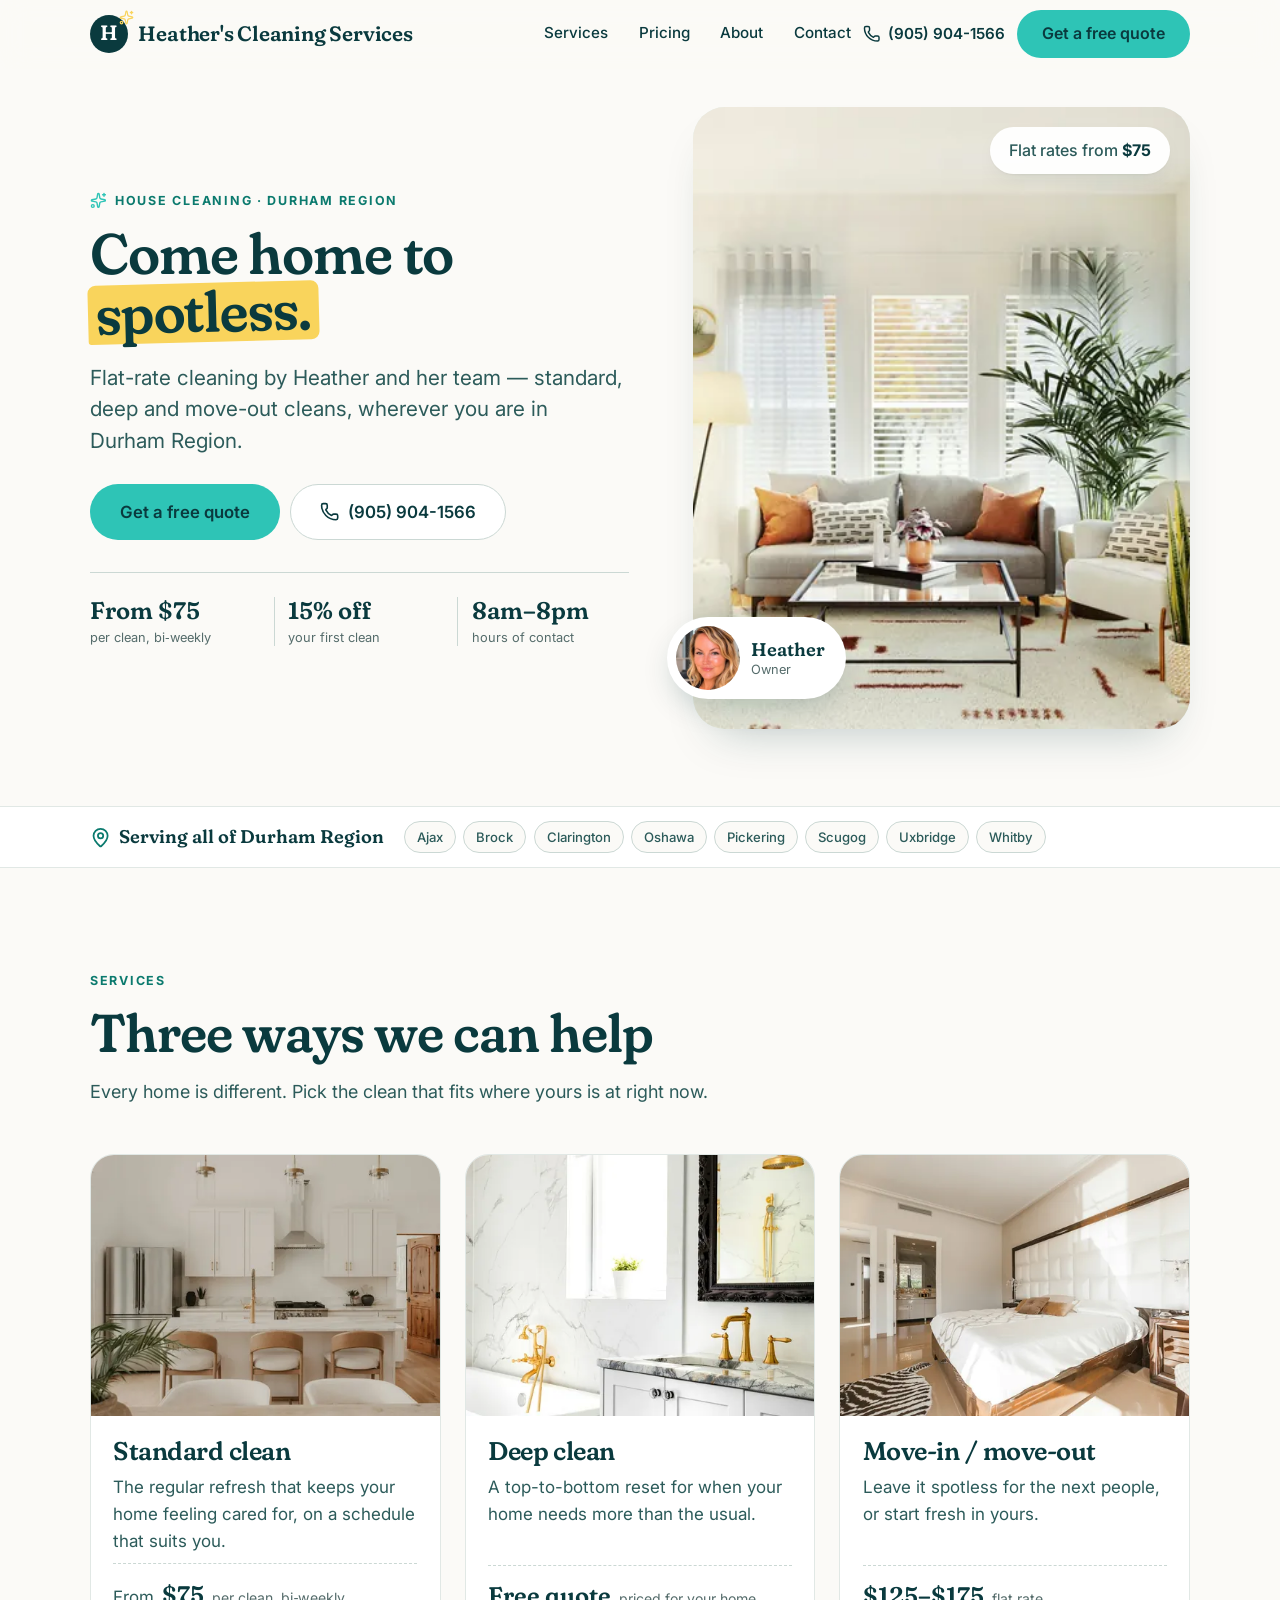
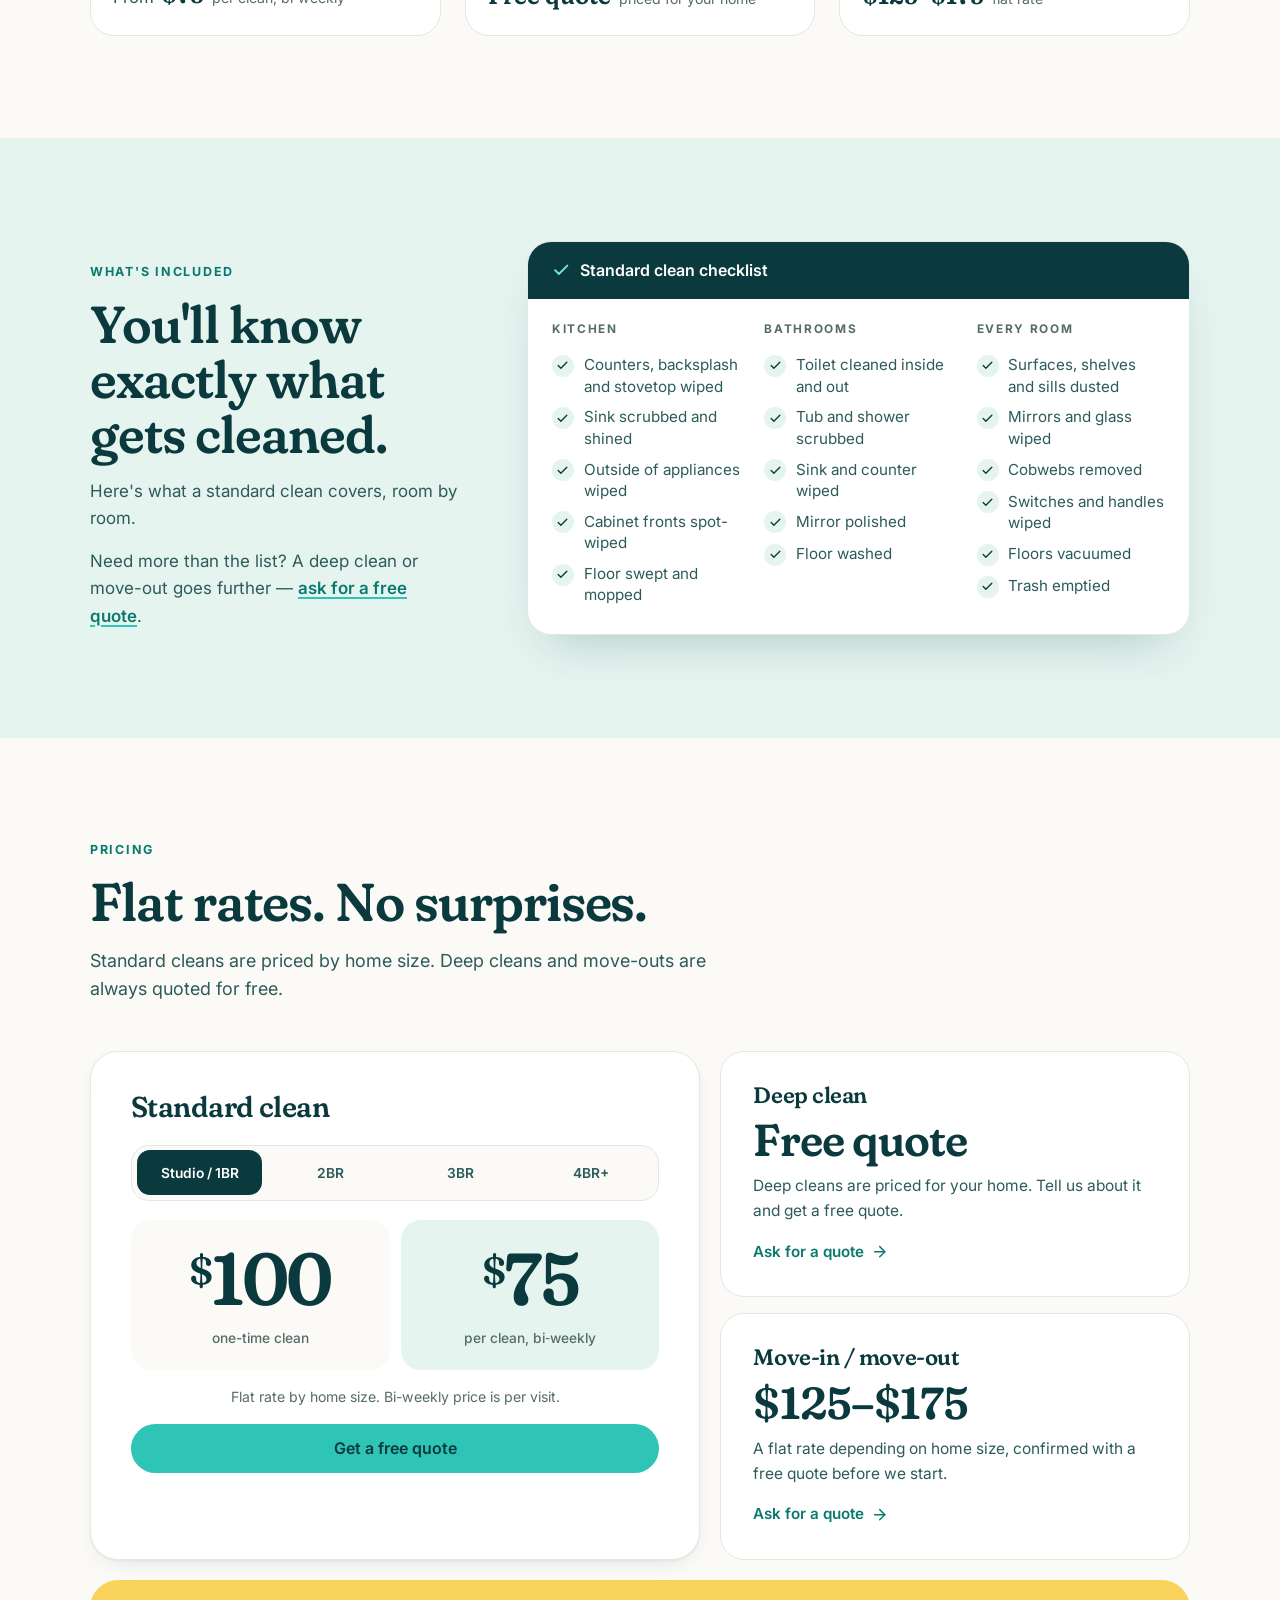
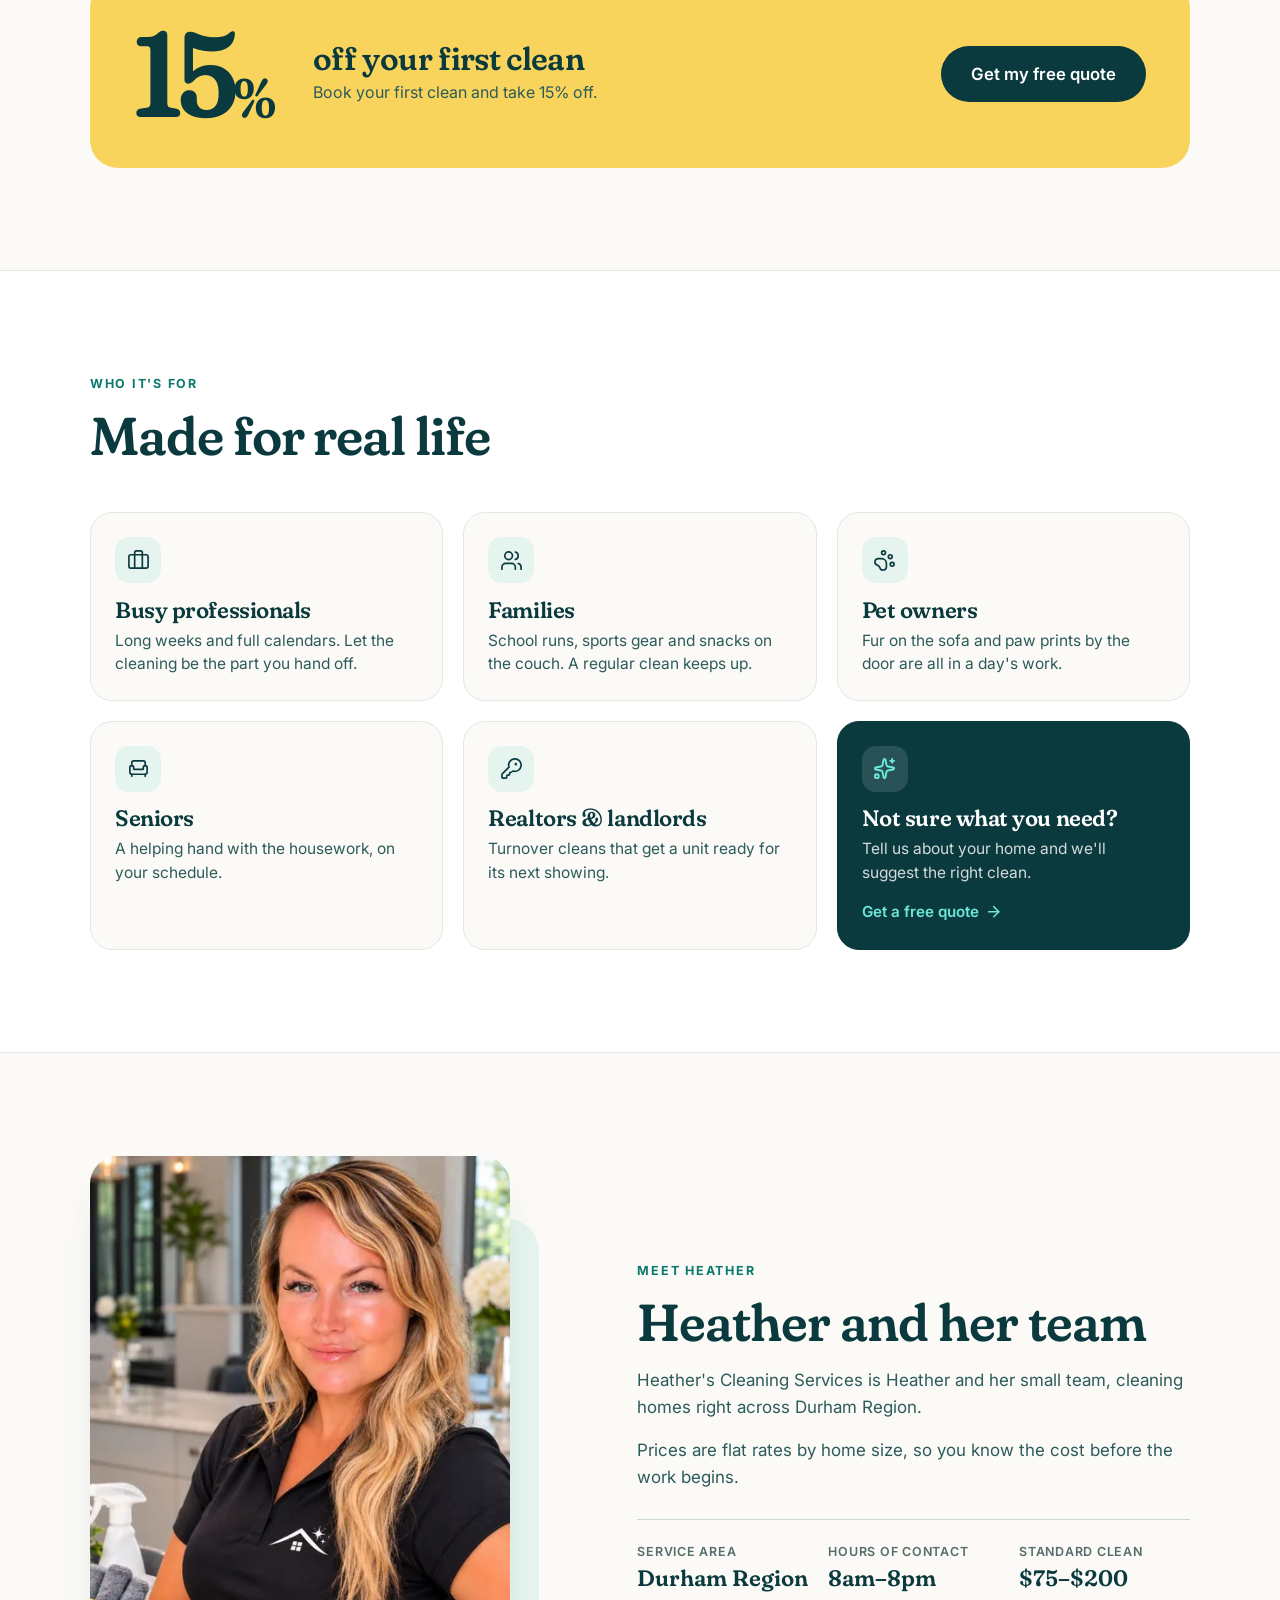
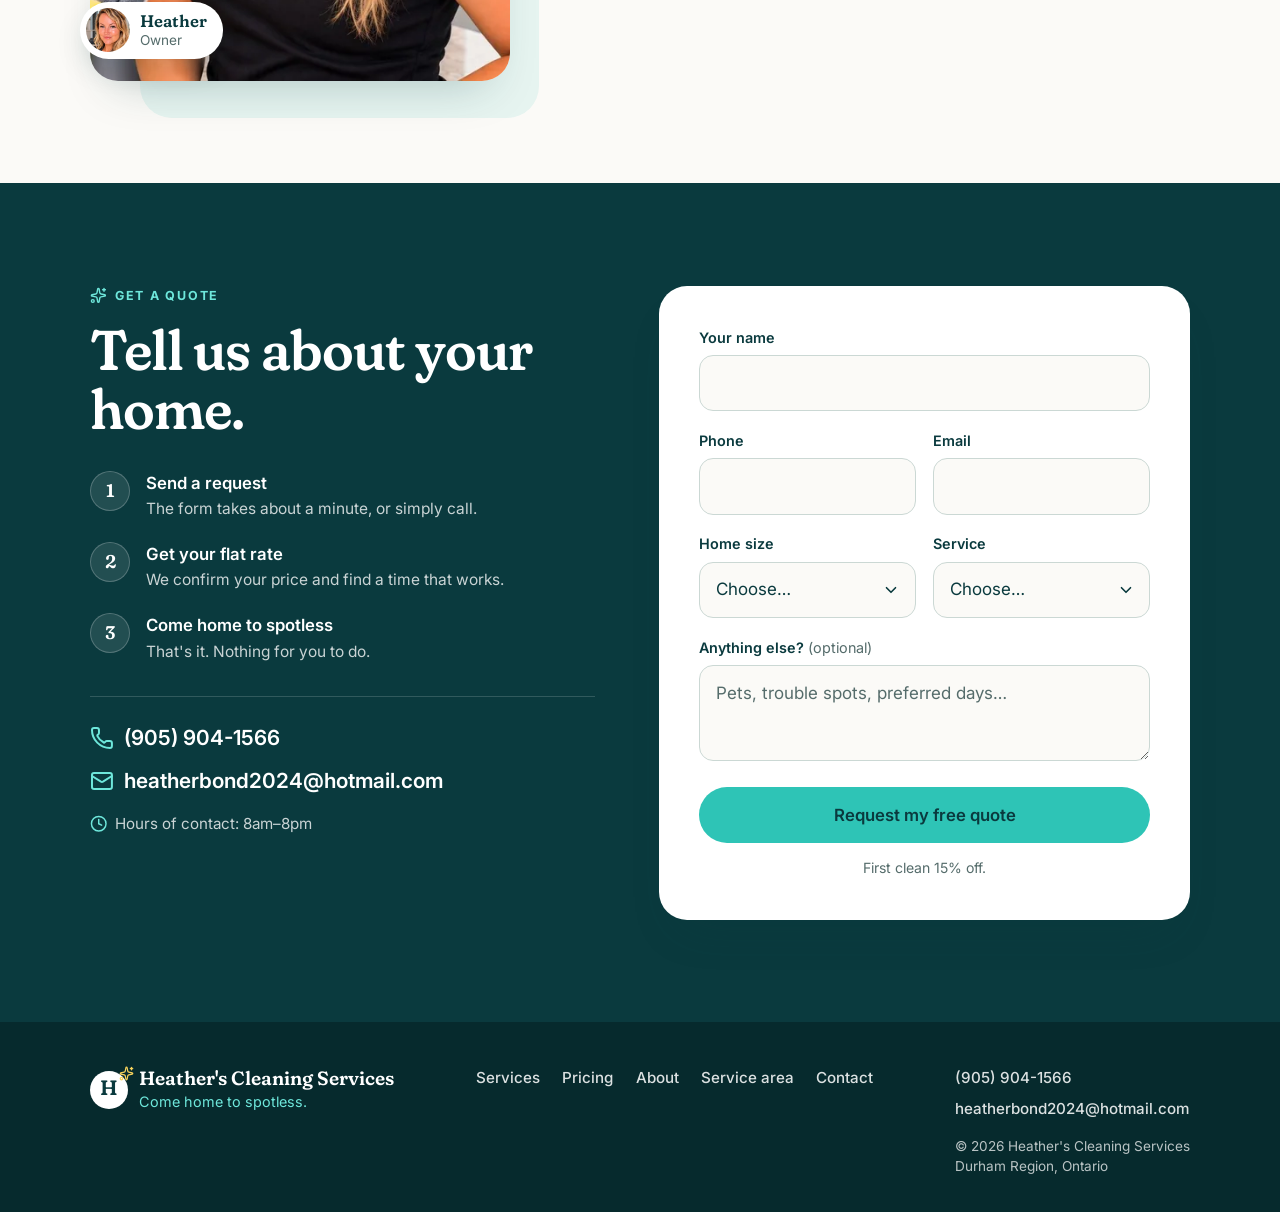
==== commit a3e0b8b5: "Self-host fonts (no third-party requests), add 750px phone hero, smaller avatar" ====
--- a/index.html
+++ b/index.html
@@ -23,9 +23,10 @@
   <meta property="og:image:alt" content="Heather's Cleaning Services — come home to spotless. House cleaning across Durham Region." />
   <meta name="twitter:card" content="summary_large_image" />
 
-  <link rel="preconnect" href="https://fonts.googleapis.com" />
-  <link rel="preconnect" href="https://fonts.gstatic.com" crossorigin />
-  <link href="https://fonts.googleapis.com/css2?family=Fraunces:opsz,wght,SOFT@9..144,400..700,100&family=Inter:wght@400;500;600;700&display=swap" rel="stylesheet" />
+  <!-- Fonts are hosted on this site (Fraunces and Inter, SIL Open Font Licence — see /fonts),
+       so nothing is fetched from a third party before the page can render. -->
+  <link rel="preload" href="fonts/fraunces-latin.woff2" as="font" type="font/woff2" crossorigin />
+  <link rel="preload" href="fonts/inter-latin.woff2" as="font" type="font/woff2" crossorigin />
   <link rel="stylesheet" href="styles.css" />
 
   <!-- Progressive enhancement flag: animations only run when JS is available -->
@@ -114,7 +115,7 @@
         <div class="hero-media">
           <div class="wipe" id="hero-wipe">
             <picture>
-              <source media="(max-width: 879px)" srcset="images/hero-m-640.webp 640w, images/hero-m-960.webp 960w" sizes="100vw" />
+              <source media="(max-width: 879px)" srcset="images/hero-m-640.webp 640w, images/hero-m-750.webp 750w, images/hero-m-960.webp 960w" sizes="100vw" />
               <img class="wipe-base" id="hero-img"
                    src="images/hero-960.webp"
                    srcset="images/hero-640.webp 640w, images/hero-960.webp 960w, images/hero-1280.webp 1280w"
@@ -129,7 +130,7 @@
           <p class="hero-chip hero-chip--price">Flat rates from <strong>$75</strong></p>
 
           <div class="hero-chip hero-chip--heather">
-            <img src="images/heather-avatar.webp" width="112" height="112" alt="" loading="lazy" decoding="async" />
+            <img src="images/heather-avatar.webp" width="160" height="160" alt="" loading="lazy" decoding="async" />
             <p><strong>Heather</strong><span>Owner</span></p>
           </div>
         </div>
@@ -405,7 +406,7 @@
           <img src="images/heather-800.webp" srcset="images/heather-480.webp 480w, images/heather-800.webp 800w"
                sizes="(max-width: 700px) 100vw, 440px" width="800" height="1000" loading="lazy" decoding="async"
                alt="Heather, owner of Heather's Cleaning Services, smiling in a bright kitchen beside a cleaning caddy" />
-          <p class="about-badge"><img src="images/heather-avatar.webp" width="96" height="96" alt="" loading="lazy" decoding="async" /><span><strong>Heather</strong>Owner</span></p>
+          <p class="about-badge"><img src="images/heather-avatar.webp" width="160" height="160" alt="" loading="lazy" decoding="async" /><span><strong>Heather</strong>Owner</span></p>
         </div>
 
         <div class="about-copy rv">
--- a/styles.css
+++ b/styles.css
@@ -7,6 +7,26 @@
    Signature moment: the hero photo is squeegeed clean on load.
    All text/background pairs were checked for WCAG AA contrast.
    ============================================================ */
+
+/* ---------- Fonts (self-hosted: Fraunces + Inter, SIL Open Font Licence) ---------- */
+@font-face {
+  font-family: "Fraunces";
+  font-style: normal;
+  font-weight: 500 600;
+  font-display: swap;
+  src: url("fonts/fraunces-latin.woff2") format("woff2");
+  unicode-range: U+0000-00FF, U+0131, U+0152-0153, U+02BB-02BC, U+02C6, U+02DA, U+02DC, U+0304, U+0308, U+0329,
+    U+2000-206F, U+20AC, U+2122, U+2191, U+2193, U+2212, U+2215, U+FEFF, U+FFFD;
+}
+@font-face {
+  font-family: "Inter";
+  font-style: normal;
+  font-weight: 400 700;
+  font-display: swap;
+  src: url("fonts/inter-latin.woff2") format("woff2");
+  unicode-range: U+0000-00FF, U+0131, U+0152-0153, U+02BB-02BC, U+02C6, U+02DA, U+02DC, U+0304, U+0308, U+0329,
+    U+2000-206F, U+20AC, U+2122, U+2191, U+2193, U+2212, U+2215, U+FEFF, U+FFFD;
+}
 
 /* ---------- Tokens ---------- */
 :root {
